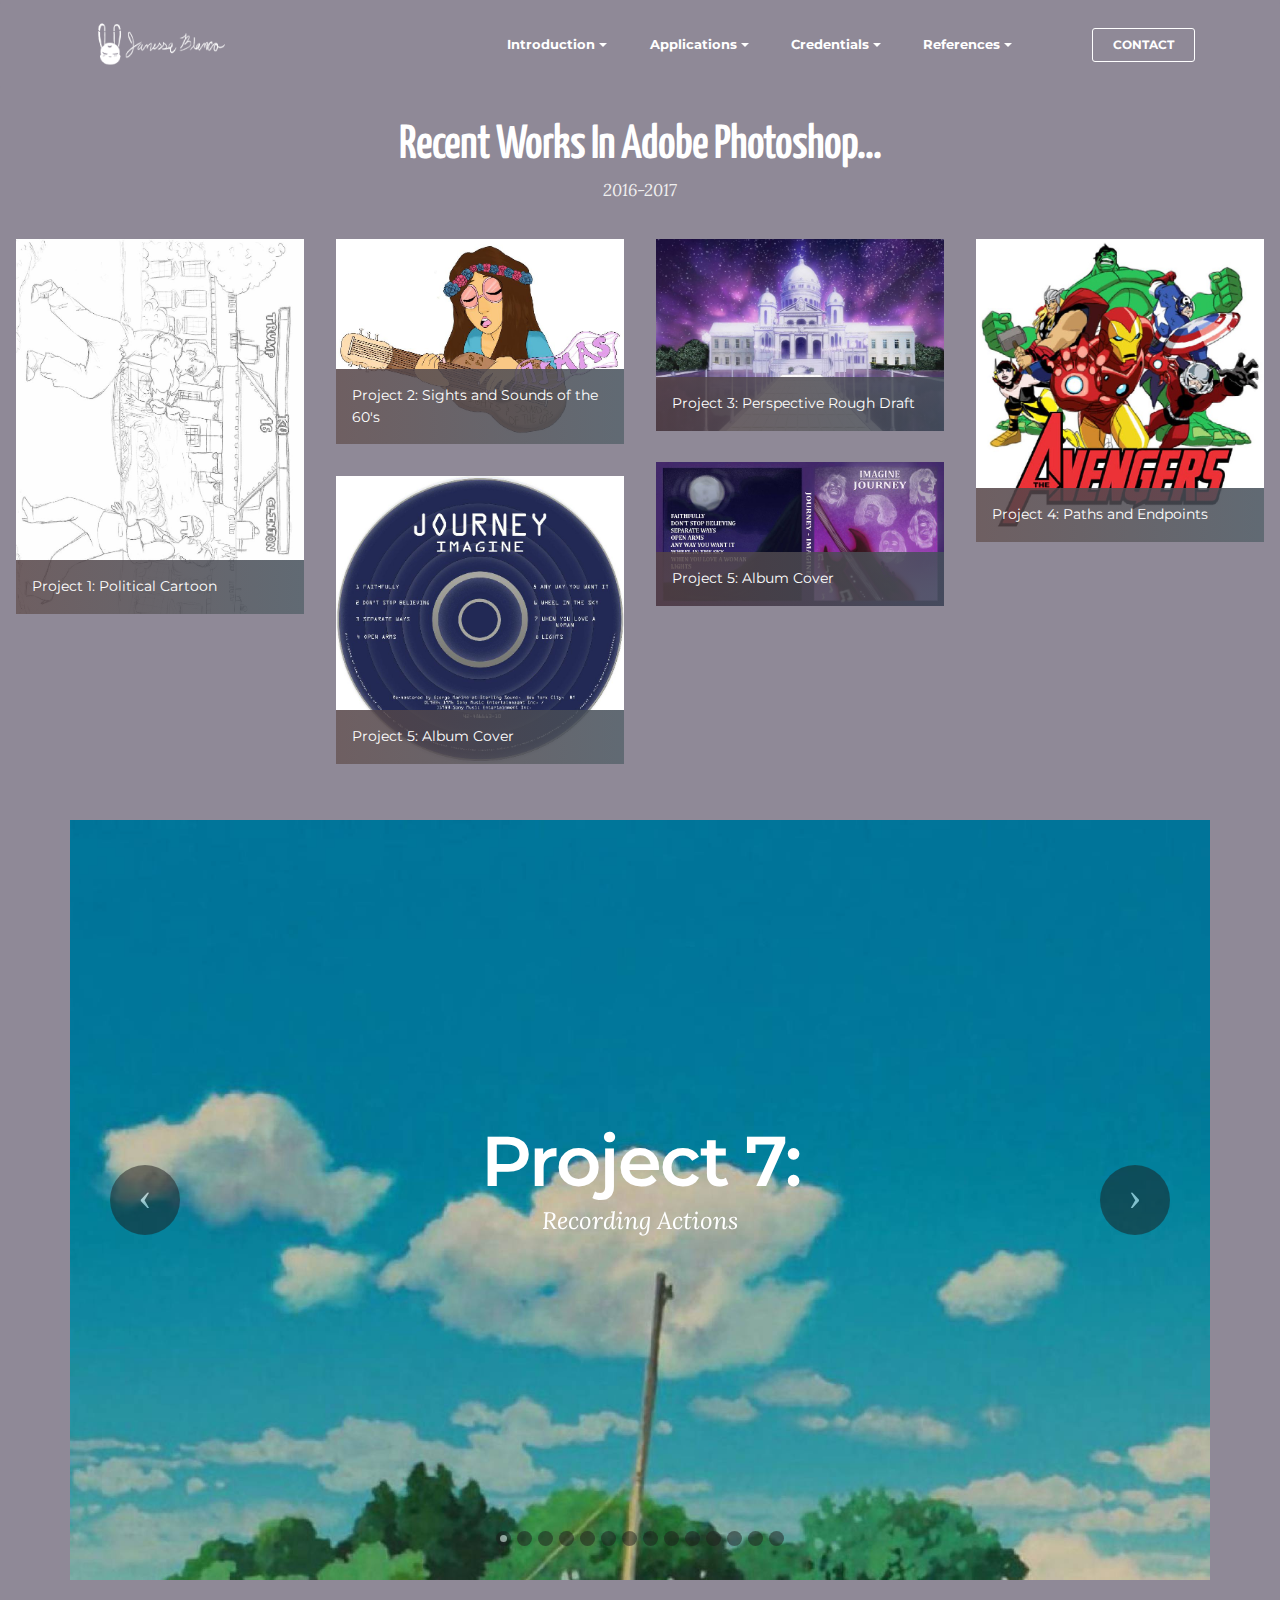
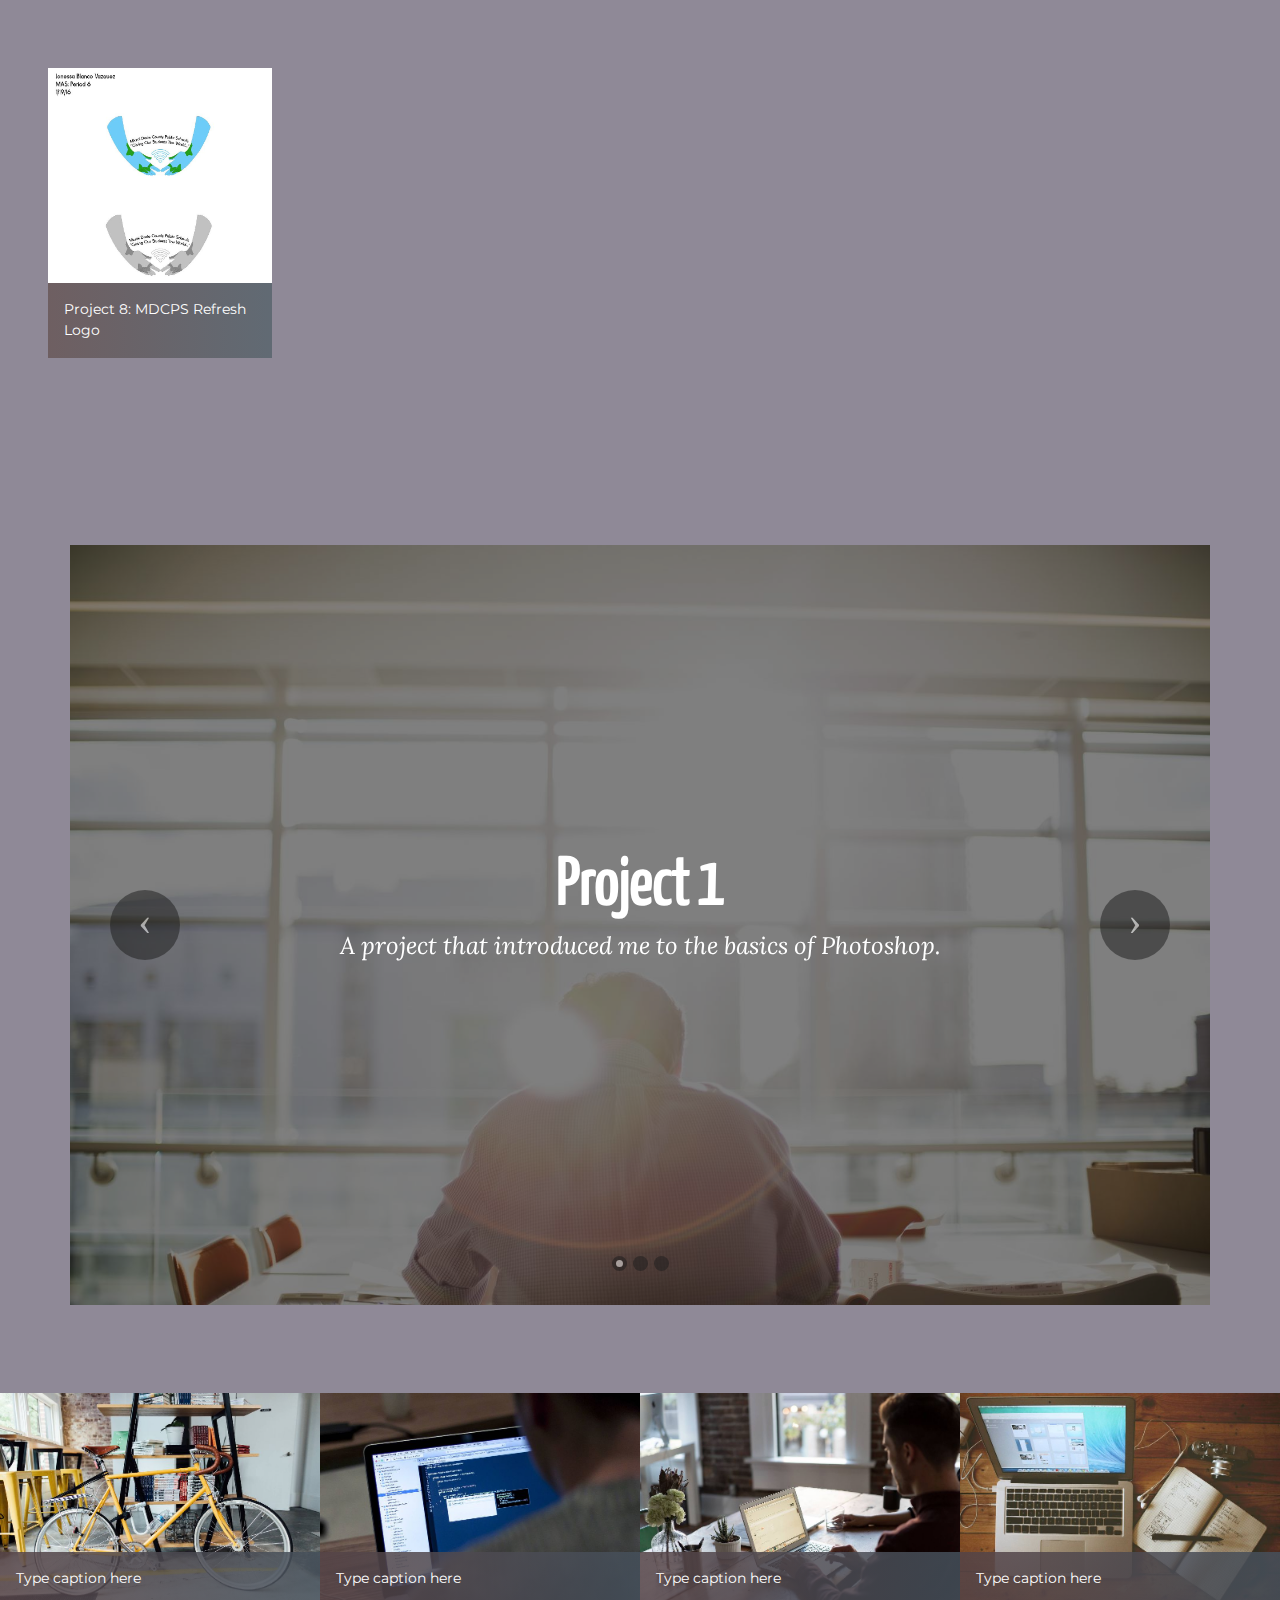
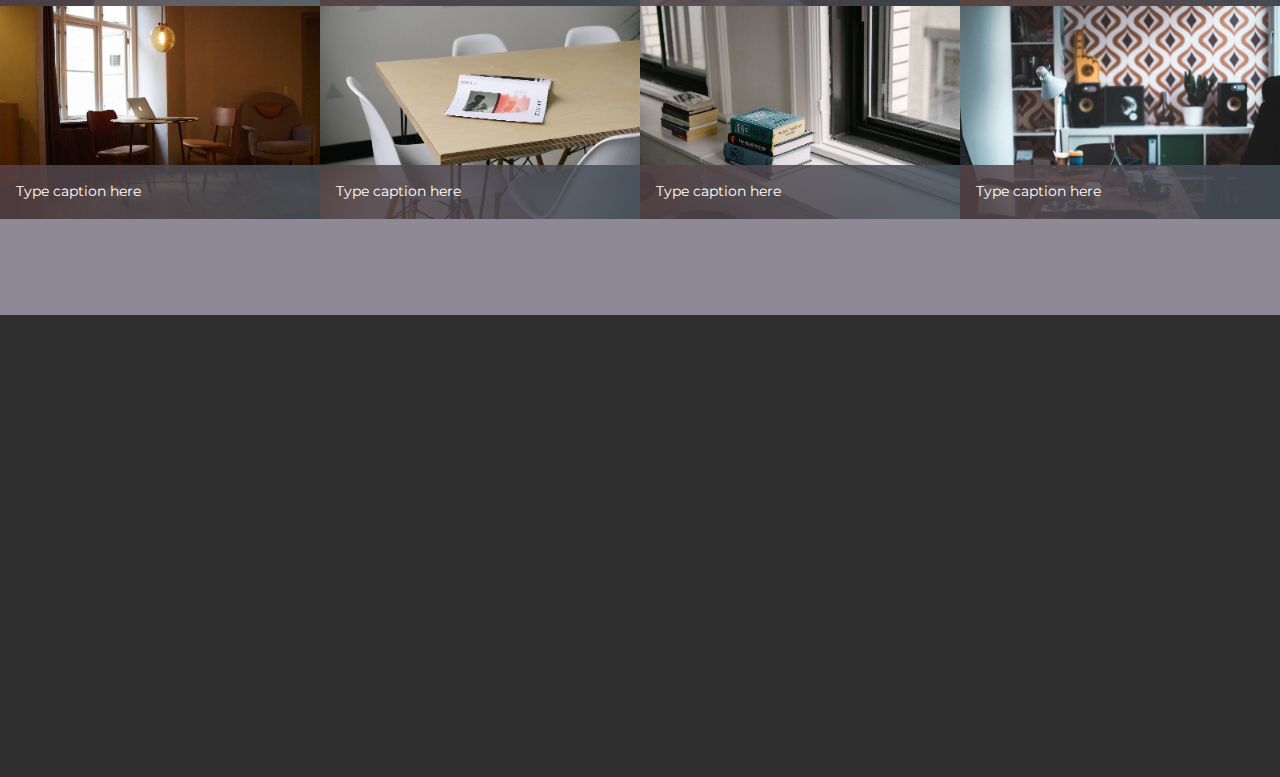
==== adobephotoshop.html @ 9e468c38 "create github pages" ====
<!DOCTYPE html>
<html>
<head>
  <!-- Site made with Mobirise Website Builder v3.12.1, https://mobirise.com -->
  <meta charset="UTF-8">
  <meta http-equiv="X-UA-Compatible" content="IE=edge">
  <meta name="generator" content="Mobirise v3.12.1, mobirise.com">
  <meta name="viewport" content="width=device-width, initial-scale=1">
  <link rel="shortcut icon" href="assets/images/website-logo-384x128.png" type="image/x-icon">
  <meta name="description" content="Web Site Creator Description
">
  <title>Web Site Creator Title</title>
  <link rel="stylesheet" href="https://fonts.googleapis.com/css?family=Lora:400,700,400italic,700italic&amp;subset=latin">
  <link rel="stylesheet" href="https://fonts.googleapis.com/css?family=Montserrat:400,700">
  <link rel="stylesheet" href="https://fonts.googleapis.com/css?family=Raleway:100,100i,200,200i,300,300i,400,400i,500,500i,600,600i,700,700i,800,800i,900,900i">
  <link rel="stylesheet" href="assets/bootstrap-material-design-font/css/material.css">
  <link rel="stylesheet" href="assets/et-line-font-plugin/style.css">
  <link rel="stylesheet" href="assets/tether/tether.min.css">
  <link rel="stylesheet" href="assets/bootstrap/css/bootstrap.min.css">
  <link rel="stylesheet" href="assets/dropdown/css/style.css">
  <link rel="stylesheet" href="assets/animate.css/animate.min.css">
  <link rel="stylesheet" href="assets/theme/css/style.css">
  <link rel="stylesheet" href="assets/mobirise-gallery/style.css">
  <link rel="stylesheet" href="assets/mobirise/css/mbr-additional.css" type="text/css">
  
  
  
</head>
<body>
<section id="ext_menu-a">

    <nav class="navbar navbar-dropdown">
        <div class="container">

            <div class="mbr-table">
                <div class="mbr-table-cell">

                    <div class="navbar-brand">
                        <a href="https://mobirise.com" class="navbar-logo"><img src="assets/images/website-logo-384x128.png" alt="Mobirise"></a>
                        <a class="navbar-caption text-white" href="https://mobirise.com"></a>
                    </div>

                </div>
                <div class="mbr-table-cell">

                    <button class="navbar-toggler pull-xs-right hidden-md-up" type="button" data-toggle="collapse" data-target="#exCollapsingNavbar">
                        <div class="hamburger-icon"></div>
                    </button>

                    <ul class="nav-dropdown collapse pull-xs-right nav navbar-nav navbar-toggleable-sm" id="exCollapsingNavbar"><li class="nav-item dropdown"><a class="nav-link link dropdown-toggle" href="introduction.html" data-toggle="dropdown-submenu" aria-expanded="false">Introduction</a><div class="dropdown-menu"><a class="dropdown-item" href="introduction.html">Biography<br></a></div></li><li class="nav-item dropdown"><a class="nav-link link dropdown-toggle" href="https://mobirise.com/" data-toggle="dropdown-submenu" aria-expanded="false">Applications</a><div class="dropdown-menu"><a class="dropdown-item" href="#"></a><a class="dropdown-item" href="Adobe Photoshop" target="_blank">Adobe Photoshop</a><a class="dropdown-item" href="#">Adobe Illustrator</a><a class="dropdown-item" href="#">Adobe Premiere</a><a class="dropdown-item" href="#">Adobe Audition</a><div class="dropdown"><a class="dropdown-item dropdown-toggle" href="#" data-toggle="dropdown-submenu">Microsoft Word</a><div class="dropdown-menu dropdown-submenu"><a class="dropdown-item" href="#">DiscussIT 6</a></div></div><a class="dropdown-item" href="#">Microsoft PowerPoint</a><a class="dropdown-item" href="#">123D</a></div></li><li class="nav-item dropdown"><a class="nav-link link dropdown-toggle" href="https://mobirise.com/" data-toggle="dropdown-submenu" aria-expanded="false">Credentials</a><div class="dropdown-menu"><a class="dropdown-item" href="#">Industry Certified PS</a><a class="dropdown-item" href="#">Industry Certified AI</a><a class="dropdown-item" href="#">Industry Certified AP</a><a class="dropdown-item" href="#">Industry Certified AA</a><a class="dropdown-item" href="#">Industry Certified DW</a><a class="dropdown-item" href="#">&nbsp;Transcript</a></div></li><li class="nav-item dropdown"><a class="nav-link link dropdown-toggle" href="https://mobirise.com/" aria-expanded="false" data-toggle="dropdown-submenu">References</a><div class="dropdown-menu"><a class="dropdown-item" href="#">Mr. Pate</a><a class="dropdown-item" href="#">AP Teacher</a><a class="dropdown-item" href="#">Community Member</a><a class="dropdown-item" href="#">Family Member</a></div></li><li class="nav-item"><a class="nav-link link" href="https://mobirise.com/"></a></li><li class="nav-item nav-btn"><a class="nav-link btn btn-white btn-white-outline" href="Contact">CONTACT<br></a></li></ul>
                    <button hidden="" class="navbar-toggler navbar-close" type="button" data-toggle="collapse" data-target="#exCollapsingNavbar">
                        <div class="close-icon"></div>
                    </button>

                </div>
            </div>

        </div>
    </nav>

</section>

<section class="engine"><a rel="external" href="https://mobirise.com">mobirise.com</a></section><section class="mbr-section mbr-section__container article mbr-after-navbar" id="header3-h" style="background-color: rgb(143, 137, 151); padding-top: 120px; padding-bottom: 20px;">
    <div class="container">
        <div class="row">
            <div class="col-xs-12">
                <h3 class="mbr-section-title display-2">Recent Works In Adobe Photoshop...</h3>
                <small class="mbr-section-subtitle">2016-2017</small>
            </div>
        </div>
    </div>
</section>

<section class="mbr-gallery mbr-section mbr-section-nopadding mbr-slider-carousel" id="gallery1-i" data-filter="false" style="background-color: rgb(143, 137, 151); padding-top: 0rem; padding-bottom: 0rem;">
    <!-- Filter -->
    

    <!-- Gallery -->
    <div class="mbr-gallery-row">
        <div class=" mbr-gallery-layout-default">
            <div>
                <div>
                    <div class="mbr-gallery-item mbr-gallery-item__mobirise3 mbr-gallery-item--p1" data-tags="Awesome" data-video-url="false">
                        <div href="#lb-gallery1-i" data-slide-to="0" data-toggle="modal">
                            
                            

                            <img alt="" src="assets/images/2016-08-31-12-14-2000x2603-800x1041.jpg">
                            
                            <span class="icon-focus"></span>
                            <span class="mbr-gallery-title">Project 1: Political Cartoon</span>
                        </div>
                    </div><div class="mbr-gallery-item mbr-gallery-item__mobirise3 mbr-gallery-item--p1" data-tags="Responsive" data-video-url="false">
                        <div href="#lb-gallery1-i" data-slide-to="1" data-toggle="modal">
                            
                            

                            <img alt="" src="assets/images/final-build-2000x1428-800x571.jpg">
                            
                            <span class="icon-focus"></span>
                            <span class="mbr-gallery-title">Project 2: Sights and Sounds of the 60's</span>
                        </div>
                    </div><div class="mbr-gallery-item mbr-gallery-item__mobirise3 mbr-gallery-item--p1" data-tags="Creative" data-video-url="false">
                        <div href="#lb-gallery1-i" data-slide-to="2" data-toggle="modal">
                            
                            

                            <img alt="" src="assets/images/janessa-blanco-perspective-rough-draft-2000x1333-800x533.jpg">
                            
                            <span class="icon-focus"></span>
                            <span class="mbr-gallery-title">Project 3: Perspective Rough Draft</span>
                        </div>
                    </div><div class="mbr-gallery-item mbr-gallery-item__mobirise3 mbr-gallery-item--p1" data-tags="Creative" data-video-url="false">
                        <div href="#lb-gallery1-i" data-slide-to="3" data-toggle="modal">
                            
                            

                            <img alt="" src="assets/images/janessa-blanco-composite-2000x2103-800x841.jpg">
                            
                            <span class="icon-focus"></span>
                            <span class="mbr-gallery-title">Project 4: Paths and Endpoints</span>
                        </div>
                    </div><div class="mbr-gallery-item mbr-gallery-item__mobirise3 mbr-gallery-item--p1" data-tags="Creative" data-video-url="false">
                        <div href="#lb-gallery1-i" data-slide-to="4" data-toggle="modal">
                            
                            

                            <img alt="" src="assets/images/album-cover-2-2000x1000-800x400.jpg">
                            
                            <span class="icon-focus"></span>
                            <span class="mbr-gallery-title">Project 5: Album Cover</span>
                        </div>
                    </div><div class="mbr-gallery-item mbr-gallery-item__mobirise3 mbr-gallery-item--p1" data-tags="Creative" data-video-url="false">
                        <div href="#lb-gallery1-i" data-slide-to="5" data-toggle="modal">
                            
                            

                            <img alt="" src="assets/images/janessa-blanco-dvd-label-2000x2000-800x800.jpg">
                            
                            <span class="icon-focus"></span>
                            <span class="mbr-gallery-title">Project 5: Album Cover</span>
                        </div>
                    </div>
                </div>
            </div>
            <div class="clearfix"></div>
        </div>
    </div>

    <!-- Lightbox -->
    <div data-app-prevent-settings="" class="mbr-slider modal fade carousel slide" tabindex="-1" data-keyboard="true" data-interval="false" id="lb-gallery1-i">
        <div class="modal-dialog">
            <div class="modal-content">
                <div class="modal-body">
                    <ol class="carousel-indicators">
                        <li data-app-prevent-settings="" data-target="#lb-gallery1-i" data-slide-to="0"></li><li data-app-prevent-settings="" data-target="#lb-gallery1-i" data-slide-to="1"></li><li data-app-prevent-settings="" data-target="#lb-gallery1-i" data-slide-to="2"></li><li data-app-prevent-settings="" data-target="#lb-gallery1-i" data-slide-to="3"></li><li data-app-prevent-settings="" data-target="#lb-gallery1-i" data-slide-to="4"></li><li data-app-prevent-settings="" data-target="#lb-gallery1-i" class=" active" data-slide-to="5"></li>
                    </ol>
                    <div class="carousel-inner">
                        <div class="carousel-item">
                            <img alt="" src="assets/images/2016-08-31-12-14-2000x2603.jpg">
                        </div><div class="carousel-item">
                            <img alt="" src="assets/images/final-build-2000x1428.jpg">
                        </div><div class="carousel-item">
                            <img alt="" src="assets/images/janessa-blanco-perspective-rough-draft-2000x1333.jpg">
                        </div><div class="carousel-item">
                            <img alt="" src="assets/images/janessa-blanco-composite-2000x2103.jpg">
                        </div><div class="carousel-item">
                            <img alt="" src="assets/images/album-cover-2-2000x1000.jpg">
                        </div><div class="carousel-item active">
                            <img alt="" src="assets/images/janessa-blanco-dvd-label-2000x2000.jpg">
                        </div>
                    </div>
                    <a class="left carousel-control" role="button" data-slide="prev" href="#lb-gallery1-i">
                        <span class="icon-prev" aria-hidden="true"></span>
                        <span class="sr-only">Previous</span>
                    </a>
                    <a class="right carousel-control" role="button" data-slide="next" href="#lb-gallery1-i">
                        <span class="icon-next" aria-hidden="true"></span>
                        <span class="sr-only">Next</span>
                    </a>

                    <a class="close" href="#" role="button" data-dismiss="modal">
                        <span aria-hidden="true">×</span>
                        <span class="sr-only">Close</span>
                    </a>
                </div>
            </div>
        </div>
    </div>
</section>

<section class="mbr-slider mbr-section mbr-section__container carousel slide mbr-section-nopadding" data-ride="carousel" data-keyboard="false" data-wrap="true" data-pause="false" data-interval="false" id="slider3-u" style="background-color: rgb(143, 137, 151);">
    <div class=" container boxed-slider" style="padding-top: 40px; padding-bottom: 40px;">
        <div>
            <div>
                <ol class="carousel-indicators">
                    <li data-app-prevent-settings="" data-target="#slider3-u" class="active" data-slide-to="0"></li><li data-app-prevent-settings="" data-target="#slider3-u" data-slide-to="1"></li><li data-app-prevent-settings="" data-target="#slider3-u" data-slide-to="2"></li><li data-app-prevent-settings="" data-target="#slider3-u" data-slide-to="3"></li><li data-app-prevent-settings="" data-target="#slider3-u" data-slide-to="4"></li><li data-app-prevent-settings="" data-target="#slider3-u" data-slide-to="5"></li><li data-app-prevent-settings="" data-target="#slider3-u" data-slide-to="6"></li><li data-app-prevent-settings="" data-target="#slider3-u" data-slide-to="7"></li><li data-app-prevent-settings="" data-target="#slider3-u" data-slide-to="8"></li><li data-app-prevent-settings="" data-target="#slider3-u" data-slide-to="9"></li><li data-app-prevent-settings="" data-target="#slider3-u" data-slide-to="10"></li><li data-app-prevent-settings="" data-target="#slider3-u" data-slide-to="11"></li><li data-app-prevent-settings="" data-target="#slider3-u" data-slide-to="12"></li><li data-app-prevent-settings="" data-target="#slider3-u" data-slide-to="13"></li>
                </ol>
                <div class="carousel-inner" role="listbox">
                    <div class="mbr-section mbr-section-hero carousel-item dark center active" data-bg-video-slide="false">
                        <div class="mbr-table-cell">
                            <div class="mbr-overlay" style="opacity: 0;"></div>
                            <div class="container-slide">
                                <img src="assets/images/crop-1-2000x1333.jpg">
                                <div class="row">
                                    <div class="col-md-8 col-md-offset-2 text-xs-center">
                                        <h2 class="mbr-section-title display-1">Project 7:</h2>
                                        <p class="mbr-section-lead lead">Recording Actions</p>

                                        
                                    </div>
                                </div>
                            </div>
                        </div>
                    </div><div class="mbr-section mbr-section-hero carousel-item dark center" data-bg-video-slide="false">
                        <div class="mbr-table-cell">
                            
                            <div class="container-slide">
                                <img src="assets/images/crop-2-2000x1333.jpg">
                                <div class="row">
                                    <div class="col-md-8 col-md-offset-1">
                                        
                                        

                                        
                                    </div>
                                </div>
                            </div>
                        </div>
                    </div><div class="mbr-section mbr-section-hero carousel-item dark center" data-bg-video-slide="false">
                        <div class="mbr-table-cell">
                            
                            <div class="container-slide">
                                <img src="assets/images/crop-3-2000x1333.jpg">
                                <div class="row">
                                    <div class="col-md-8 col-md-offset-3 text-xs-right">
                                        
                                        

                                        
                                    </div>
                                </div>
                            </div>
                        </div>
                    </div><div class="mbr-section mbr-section-hero carousel-item dark center" data-bg-video-slide="false">
                        <div class="mbr-table-cell">
                            
                            <div class="container-slide">
                                <img src="assets/images/crop-4-2000x1333.jpg">
                                <div class="row">
                                    <div class="col-md-8 col-md-offset-3 text-xs-right">
                                        
                                        

                                        
                                    </div>
                                </div>
                            </div>
                        </div>
                    </div><div class="mbr-section mbr-section-hero carousel-item dark center" data-bg-video-slide="false">
                        <div class="mbr-table-cell">
                            
                            <div class="container-slide">
                                <img src="assets/images/crop-5-2000x1333.jpg">
                                <div class="row">
                                    <div class="col-md-8 col-md-offset-3 text-xs-right">
                                        
                                        

                                        
                                    </div>
                                </div>
                            </div>
                        </div>
                    </div><div class="mbr-section mbr-section-hero carousel-item dark center" data-bg-video-slide="false">
                        <div class="mbr-table-cell">
                            
                            <div class="container-slide">
                                <img src="assets/images/crop-1-2000x1066.jpg">
                                <div class="row">
                                    <div class="col-md-8 col-md-offset-3 text-xs-right">
                                        
                                        

                                        
                                    </div>
                                </div>
                            </div>
                        </div>
                    </div><div class="mbr-section mbr-section-hero carousel-item dark center" data-bg-video-slide="false">
                        <div class="mbr-table-cell">
                            
                            <div class="container-slide">
                                <img src="assets/images/arietty-2000x1116.jpg">
                                <div class="row">
                                    <div class="col-md-8 col-md-offset-3 text-xs-right">
                                        
                                        

                                        
                                    </div>
                                </div>
                            </div>
                        </div>
                    </div><div class="mbr-section mbr-section-hero carousel-item dark center" data-bg-video-slide="false">
                        <div class="mbr-table-cell">
                            
                            <div class="container-slide">
                                <img src="assets/images/sailor-moon-2000x1125.jpg">
                                <div class="row">
                                    <div class="col-md-8 col-md-offset-3 text-xs-right">
                                        
                                        

                                        
                                    </div>
                                </div>
                            </div>
                        </div>
                    </div><div class="mbr-section mbr-section-hero carousel-item dark center" data-bg-video-slide="false">
                        <div class="mbr-table-cell">
                            
                            <div class="container-slide">
                                <img src="assets/images/totoro-2000x1333.jpg">
                                <div class="row">
                                    <div class="col-md-8 col-md-offset-3 text-xs-right">
                                        
                                        

                                        
                                    </div>
                                </div>
                            </div>
                        </div>
                    </div><div class="mbr-section mbr-section-hero carousel-item dark center" data-bg-video-slide="false">
                        <div class="mbr-table-cell">
                            
                            <div class="container-slide">
                                <img src="assets/images/crop-5-2000x1241.jpg">
                                <div class="row">
                                    <div class="col-md-8 col-md-offset-3 text-xs-right">
                                        
                                        

                                        
                                    </div>
                                </div>
                            </div>
                        </div>
                    </div><div class="mbr-section mbr-section-hero carousel-item dark center" data-bg-video-slide="false">
                        <div class="mbr-table-cell">
                            
                            <div class="container-slide">
                                <img src="assets/images/crop-1-2000x1066.jpg">
                                <div class="row">
                                    <div class="col-md-8 col-md-offset-3 text-xs-right">
                                        
                                        

                                        
                                    </div>
                                </div>
                            </div>
                        </div>
                    </div><div class="mbr-section mbr-section-hero carousel-item dark center" data-bg-video-slide="false">
                        <div class="mbr-table-cell">
                            
                            <div class="container-slide">
                                <img src="assets/images/arietty-1-2000x1116.jpg">
                                <div class="row">
                                    <div class="col-md-8 col-md-offset-3 text-xs-right">
                                        
                                        

                                        
                                    </div>
                                </div>
                            </div>
                        </div>
                    </div><div class="mbr-section mbr-section-hero carousel-item dark center" data-bg-video-slide="false">
                        <div class="mbr-table-cell">
                            
                            <div class="container-slide">
                                <img src="assets/images/sailor-moon-2000x1125.jpg">
                                <div class="row">
                                    <div class="col-md-8 col-md-offset-3 text-xs-right">
                                        
                                        

                                        
                                    </div>
                                </div>
                            </div>
                        </div>
                    </div><div class="mbr-section mbr-section-hero carousel-item dark center" data-bg-video-slide="false">
                        <div class="mbr-table-cell">
                            <div class="mbr-overlay" style="opacity: 0;"></div>
                            <div class="container-slide">
                                <img src="assets/images/crop-5-2000x1241.jpg">
                                <div class="row">
                                    <div class="col-md-8 col-md-offset-3 text-xs-right">
                                        
                                        

                                        
                                    </div>
                                </div>
                            </div>
                        </div>
                    </div>
                </div>

                <a data-app-prevent-settings="" class="left carousel-control" role="button" data-slide="prev" href="#slider3-u">
                    <span class="icon-prev" aria-hidden="true"></span>
                    <span class="sr-only">Previous</span>
                </a>
                <a data-app-prevent-settings="" class="right carousel-control" role="button" data-slide="next" href="#slider3-u">
                    <span class="icon-next" aria-hidden="true"></span>
                    <span class="sr-only">Next</span>
                </a>
            </div>
        </div>
    </div>
</section>

<section class="mbr-gallery mbr-section mbr-section-nopadding mbr-slider-carousel" id="gallery1-j" data-filter="false" style="background-color: rgb(143, 137, 151); padding-top: 0rem; padding-bottom: 0rem;">
    <!-- Filter -->
    

    <!-- Gallery -->
    <div class="mbr-gallery-row">
        <div class=" mbr-gallery-layout-default">
            <div>
                <div>
                    <div class="mbr-gallery-item mbr-gallery-item__mobirise3 mbr-gallery-item--p3" data-tags="Awesome" data-video-url="false">
                        <div href="#lb-gallery1-j" data-slide-to="0" data-toggle="modal">
                            
                            

                            <img alt="" src="assets/images/janessa-blanco-final-logo-design-2000x2588-800x1035.jpg">
                            
                            <span class="icon-focus"></span>
                            <span class="mbr-gallery-title">Project 8: MDCPS Refresh Logo</span>
                        </div>
                    </div>
                </div>
            </div>
            <div class="clearfix"></div>
        </div>
    </div>

    <!-- Lightbox -->
    <div data-app-prevent-settings="" class="mbr-slider modal fade carousel slide" tabindex="-1" data-keyboard="true" data-interval="false" id="lb-gallery1-j">
        <div class="modal-dialog">
            <div class="modal-content">
                <div class="modal-body">
                    <ol class="carousel-indicators">
                        <li data-app-prevent-settings="" data-target="#lb-gallery1-j" class=" active" data-slide-to="0"></li>
                    </ol>
                    <div class="carousel-inner">
                        <div class="carousel-item active">
                            <img alt="" src="assets/images/janessa-blanco-final-logo-design-2000x2588.jpg">
                        </div>
                    </div>
                    <a class="left carousel-control" role="button" data-slide="prev" href="#lb-gallery1-j">
                        <span class="icon-prev" aria-hidden="true"></span>
                        <span class="sr-only">Previous</span>
                    </a>
                    <a class="right carousel-control" role="button" data-slide="next" href="#lb-gallery1-j">
                        <span class="icon-next" aria-hidden="true"></span>
                        <span class="sr-only">Next</span>
                    </a>

                    <a class="close" href="#" role="button" data-dismiss="modal">
                        <span aria-hidden="true">×</span>
                        <span class="sr-only">Close</span>
                    </a>
                </div>
            </div>
        </div>
    </div>
</section>

<section class="mbr-section mbr-section__container article" id="header3-k" style="background-color: rgb(143, 137, 151); padding-top: 20px; padding-bottom: 20px;">
    <div class="container">
        <div class="row">
            <div class="col-xs-12">
                <h3 class="mbr-section-title display-2">Earlier Makings in Adobe Photoshop</h3>
                <small class="mbr-section-subtitle"><p>2015 - Early 2016</p></small>
            </div>
        </div>
    </div>
</section>

<section class="mbr-slider mbr-section mbr-section__container carousel slide mbr-section-nopadding" data-ride="carousel" data-keyboard="false" data-wrap="true" data-pause="false" data-interval="5000" id="slider3-m" style="background-color: rgb(143, 137, 151);">
    <div class=" container boxed-slider" style="padding-top: 0px; padding-bottom: 40px;">
        <div>
            <div>
                <ol class="carousel-indicators">
                    <li data-app-prevent-settings="" data-target="#slider3-m" class="active" data-slide-to="0"></li><li data-app-prevent-settings="" data-target="#slider3-m" data-slide-to="1"></li><li data-app-prevent-settings="" data-target="#slider3-m" data-slide-to="2"></li>
                </ol>
                <div class="carousel-inner" role="listbox">
                    <div class="mbr-section mbr-section-hero carousel-item dark center active" data-bg-video-slide="false">
                        <div class="mbr-table-cell">
                            <div class="mbr-overlay"></div>
                            <div class="container-slide">
                                <img src="assets/images/man-back.jpg">
                                <div class="row">
                                    <div class="col-md-8 col-md-offset-2 text-xs-center">
                                        <h2 class="mbr-section-title display-1">Project 1<br></h2>
                                        <p class="mbr-section-lead lead">A project that introduced me to the basics of Photoshop.</p>

                                        
                                    </div>
                                </div>
                            </div>
                        </div>
                    </div><div class="mbr-section mbr-section-hero carousel-item dark center" data-bg-video-slide="https://www.youtube.com/watch?v=uNCr7NdOJgw">
                        <div class="mbr-table-cell">
                            <div class="mbr-overlay"></div>
                            <div class="container-slide">
                                <img src="assets/images/bridge.jpg">
                                <div class="row">
                                    <div class="col-md-8 col-md-offset-1">
                                        <h2 class="mbr-section-title display-1"></h2>
                                        

                                        
                                    </div>
                                </div>
                            </div>
                        </div>
                    </div><div class="mbr-section mbr-section-hero carousel-item dark center" data-bg-video-slide="false">
                        <div class="mbr-table-cell">
                            <div class="mbr-overlay"></div>
                            <div class="container-slide">
                                <img src="assets/images/sparklers.jpg">
                                <div class="row">
                                    <div class="col-md-8 col-md-offset-3 text-xs-right">
                                        
                                        

                                        
                                    </div>
                                </div>
                            </div>
                        </div>
                    </div>
                </div>

                <a data-app-prevent-settings="" class="left carousel-control" role="button" data-slide="prev" href="#slider3-m">
                    <span class="icon-prev" aria-hidden="true"></span>
                    <span class="sr-only">Previous</span>
                </a>
                <a data-app-prevent-settings="" class="right carousel-control" role="button" data-slide="next" href="#slider3-m">
                    <span class="icon-next" aria-hidden="true"></span>
                    <span class="sr-only">Next</span>
                </a>
            </div>
        </div>
    </div>
</section>

<section class="mbr-gallery mbr-section mbr-section-nopadding mbr-slider-carousel" id="gallery2-n" data-filter="false" style="background-color: rgb(143, 137, 151); padding-top: 3rem; padding-bottom: 6rem;">
    <!-- Filter -->
    

    <!-- Gallery -->
    <div class="mbr-gallery-row">
        <div class=" mbr-gallery-layout-default">
            <div>
                <div>
                    <div class="mbr-gallery-item mbr-gallery-item__mobirise3 mbr-gallery-item--p0" data-tags="Awesome" data-video-url="false">
                        <div href="#lb-gallery2-n" data-slide-to="0" data-toggle="modal">
                            
                            

                            <img alt="" src="assets/images/bike-small.jpg">
                            
                            <span class="icon-focus"></span>
                            <span class="mbr-gallery-title">Type caption here</span>
                        </div>
                    </div><div class="mbr-gallery-item mbr-gallery-item__mobirise3 mbr-gallery-item--p0" data-tags="Responsive" data-video-url="false">
                        <div href="#lb-gallery2-n" data-slide-to="1" data-toggle="modal">
                            
                            

                            <img alt="" src="assets/images/code-man-small.jpg">
                            
                            <span class="icon-focus"></span>
                            <span class="mbr-gallery-title">Type caption here</span>
                        </div>
                    </div><div class="mbr-gallery-item mbr-gallery-item__mobirise3 mbr-gallery-item--p0" data-tags="Creative" data-video-url="false">
                        <div href="#lb-gallery2-n" data-slide-to="2" data-toggle="modal">
                            
                            

                            <img alt="" src="assets/images/coworkers-small.jpg">
                            
                            <span class="icon-focus"></span>
                            <span class="mbr-gallery-title">Type caption here</span>
                        </div>
                    </div><div class="mbr-gallery-item mbr-gallery-item__mobirise3 mbr-gallery-item--p0" data-tags="Animated" data-video-url="false">
                        <div href="#lb-gallery2-n" data-slide-to="3" data-toggle="modal">
                            
                            

                            <img alt="" src="assets/images/desktop-small.jpg">
                            
                            <span class="icon-focus"></span>
                            <span class="mbr-gallery-title">Type caption here</span>
                        </div>
                    </div><div class="mbr-gallery-item mbr-gallery-item__mobirise3 mbr-gallery-item--p0" data-tags="Awesome" data-video-url="false">
                        <div href="#lb-gallery2-n" data-slide-to="4" data-toggle="modal">
                            
                            

                            <img alt="" src="assets/images/room-laptop-small.jpg">
                            
                            <span class="icon-focus"></span>
                            <span class="mbr-gallery-title">Type caption here</span>
                        </div>
                    </div><div class="mbr-gallery-item mbr-gallery-item__mobirise3 mbr-gallery-item--p0" data-tags="Beautiful" data-video-url="false">
                        <div href="#lb-gallery2-n" data-slide-to="5" data-toggle="modal">
                            
                            

                            <img alt="" src="assets/images/table-small.jpg">
                            
                            <span class="icon-focus"></span>
                            <span class="mbr-gallery-title">Type caption here</span>
                        </div>
                    </div><div class="mbr-gallery-item mbr-gallery-item__mobirise3 mbr-gallery-item--p0" data-tags="Responsive" data-video-url="false">
                        <div href="#lb-gallery2-n" data-slide-to="6" data-toggle="modal">
                            
                            

                            <img alt="" src="assets/images/windows-books-small.jpg">
                            
                            <span class="icon-focus"></span>
                            <span class="mbr-gallery-title">Type caption here</span>
                        </div>
                    </div><div class="mbr-gallery-item mbr-gallery-item__mobirise3 mbr-gallery-item--p0" data-tags="Animated" data-video-url="false">
                        <div href="#lb-gallery2-n" data-slide-to="7" data-toggle="modal">
                            
                            

                            <img alt="" src="assets/images/working-area-small.jpg">
                            
                            <span class="icon-focus"></span>
                            <span class="mbr-gallery-title">Type caption here</span>
                        </div>
                    </div>
                </div>
            </div>
            <div class="clearfix"></div>
        </div>
    </div>

    <!-- Lightbox -->
    <div data-app-prevent-settings="" class="mbr-slider modal fade carousel slide" tabindex="-1" data-keyboard="true" data-interval="false" id="lb-gallery2-n">
        <div class="modal-dialog">
            <div class="modal-content">
                <div class="modal-body">
                    <ol class="carousel-indicators">
                        <li data-app-prevent-settings="" data-target="#lb-gallery2-n" class=" active" data-slide-to="0"></li><li data-app-prevent-settings="" data-target="#lb-gallery2-n" data-slide-to="1"></li><li data-app-prevent-settings="" data-target="#lb-gallery2-n" data-slide-to="2"></li><li data-app-prevent-settings="" data-target="#lb-gallery2-n" data-slide-to="3"></li><li data-app-prevent-settings="" data-target="#lb-gallery2-n" data-slide-to="4"></li><li data-app-prevent-settings="" data-target="#lb-gallery2-n" data-slide-to="5"></li><li data-app-prevent-settings="" data-target="#lb-gallery2-n" data-slide-to="6"></li><li data-app-prevent-settings="" data-target="#lb-gallery2-n" data-slide-to="7"></li>
                    </ol>
                    <div class="carousel-inner">
                        <div class="carousel-item active">
                            <img alt="" src="assets/images/bike.jpg">
                        </div><div class="carousel-item">
                            <img alt="" src="assets/images/code-man.jpg">
                        </div><div class="carousel-item">
                            <img alt="" src="assets/images/coworkers.jpg">
                        </div><div class="carousel-item">
                            <img alt="" src="assets/images/desktop.jpg">
                        </div><div class="carousel-item">
                            <img alt="" src="assets/images/room-laptop.jpg">
                        </div><div class="carousel-item">
                            <img alt="" src="assets/images/table.jpg">
                        </div><div class="carousel-item">
                            <img alt="" src="assets/images/windows-books.jpg">
                        </div><div class="carousel-item">
                            <img alt="" src="assets/images/working-area.jpg">
                        </div>
                    </div>
                    <a class="left carousel-control" role="button" data-slide="prev" href="#lb-gallery2-n">
                        <span class="icon-prev" aria-hidden="true"></span>
                        <span class="sr-only">Previous</span>
                    </a>
                    <a class="right carousel-control" role="button" data-slide="next" href="#lb-gallery2-n">
                        <span class="icon-next" aria-hidden="true"></span>
                        <span class="sr-only">Next</span>
                    </a>

                    <a class="close" href="#" role="button" data-dismiss="modal">
                        <span aria-hidden="true">×</span>
                        <span class="sr-only">Close</span>
                    </a>
                </div>
            </div>
        </div>
    </div>
</section>

<section class="mbr-footer footer4 mbr-section mbr-section-md-padding" id="contacts4-p" style="background-color: rgb(46, 46, 46); padding-top: 90px; padding-bottom: 90px;">
    
    <div class="container">
        <div class="mbr-contacts row">
            <div class="col-sm-8">
                <div class="row">
                    <div class="col-sm-6">
                        <p><strong>Address</strong><br>
1234 Street Name<br>
City, AA 99999<br><br><br>
<strong>Contacts</strong><br>
Email: support@mobirise.com<br>
Phone: +1 (0) 000 0000 001<br>
Fax: +1 (0) 000 0000 002</p>
                    </div>
                    <div class="col-sm-6"><p class="mbr-contacts__text"><strong>Links</strong></p><ul class="mbr-contacts__list"><li><a class="text-white" href="https://mobirise.com/">Website builder</a></li><li><a class="text-white" href="https://mobirise.com/mobirise-free-win.zip">Download for Windows</a></li><li><a class="text-white" href="https://mobirise.com/mobirise-free-mac.zip">Download for Mac</a></li></ul></div>
                </div>
            </div>
            <div class="col-sm-4" data-form-type="formoid">
                <div data-form-alert="true">
                    <div hidden="" data-form-alert-success="true">Thanks for filling out form!</div>
                </div>
                <form action="https://mobirise.com/" method="post" data-form-title="MESSAGE">
                    <input type="hidden" value="b0wgHHvidrTKlMxRkaCoECYL/YpyFvM8x3NvZ+hzVJE4tfPWrAwgW+ZHWvi6D2QR07wj1DA2A6P3ntQY0eC3op5QuRzSHZSOea42PjU0ssAlEUrOXKXpFuH/Kcb94AwO" data-form-email="true">
                    
                    <div class="form-group">
                        <label class="form-control-label" for="contacts4-p-email">Email<span class="form-asterisk">*</span></label>
                        <input type="email" class="form-control input-sm input-inverse" name="email" required="" data-form-field="Email" id="contacts4-p-email">
                    </div>
                    
                    <div class="form-group">
                        <label class="form-control-label" for="contacts4-p-message">Message</label>
                        <textarea class="form-control input-sm input-inverse" name="message" data-form-field="Message" rows="4" id="contacts4-p-message"></textarea>
                    </div>
                    <div class="mbr-buttons mbr-buttons--right btn-inverse"><button type="submit" class="btn btn-sm btn-black">Contact us</button></div>
                </form>
            </div>
        </div>
    </div>
</section>


  <script src="assets/web/assets/jquery/jquery.min.js"></script>
  <script src="assets/tether/tether.min.js"></script>
  <script src="assets/bootstrap/js/bootstrap.min.js"></script>
  <script src="assets/smooth-scroll/smooth-scroll.js"></script>
  <script src="assets/dropdown/js/script.min.js"></script>
  <script src="assets/touch-swipe/jquery.touch-swipe.min.js"></script>
  <script src="assets/viewport-checker/jquery.viewportchecker.js"></script>
  <script src="assets/masonry/masonry.pkgd.min.js"></script>
  <script src="assets/imagesloaded/imagesloaded.pkgd.min.js"></script>
  <script src="assets/bootstrap-carousel-swipe/bootstrap-carousel-swipe.js"></script>
  <script src="assets/jquery-mb-ytplayer/jquery.mb.ytplayer.min.js"></script>
  <script src="assets/theme/js/script.js"></script>
  <script src="assets/mobirise-gallery/player.min.js"></script>
  <script src="assets/mobirise-gallery/script.js"></script>
  <script src="assets/mobirise-slider-video/script.js"></script>
  <script src="assets/formoid/formoid.min.js"></script>
  
  
  <input name="animation" type="hidden">
  </body>
</html>
---- assets/bootstrap-material-design-font/css/material.css ----
@font-face {
  font-family: 'Material-Design-Icons';
  src: url('../fonts/Material-Design-Icons.eot?3ocs8m');
  src: url('../fonts/Material-Design-Icons.eot?#iefix3ocs8m') format('embedded-opentype'), url('../fonts/Material-Design-Icons.woff?3ocs8m') format('woff'), url('../fonts/Material-Design-Icons.ttf?3ocs8m') format('truetype'), url('../fonts/Material-Design-Icons.svg?3ocs8m#Material-Design-Icons') format('svg');
  font-weight: normal;
  font-style: normal;
}
[class^="mdi-"],
[class*="mdi-"] {
  speak: none;
  display: inline-block;
  font-style: normal;
  font-variant:normal;
  font-weight:normal;
  /*font-size:24px;*/
  line-height:1;
  font-family:'Material-Design-Icons' !important;
  text-rendering: auto;
  
  -webkit-font-smoothing: antialiased;
  -moz-osx-font-smoothing: grayscale;
  -webkit-transform: translate(0, 0);
      -ms-transform: translate(0, 0);
          transform: translate(0, 0);
}
[class^="mdi-"]:before,
[class*="mdi-"]:before {
  display: inline-block;
  speak: none;
  text-decoration: inherit;
}
[class^="mdi-"].pull-left,
[class*="mdi-"].pull-left {
  margin-right: .3em;
}
[class^="mdi-"].pull-right,
[class*="mdi-"].pull-right {
  margin-left: .3em;
}
[class^="mdi-"].mdi-lg:before,
[class*="mdi-"].mdi-lg:before,
[class^="mdi-"].mdi-lg:after,
[class*="mdi-"].mdi-lg:after {
  font-size: 1.33333333em;
  line-height: 0.75em;
  vertical-align: -15%;
}
[class^="mdi-"].mdi-2x:before,
[class*="mdi-"].mdi-2x:before,
[class^="mdi-"].mdi-2x:after,
[class*="mdi-"].mdi-2x:after {
  font-size: 2em;
}
[class^="mdi-"].mdi-3x:before,
[class*="mdi-"].mdi-3x:before,
[class^="mdi-"].mdi-3x:after,
[class*="mdi-"].mdi-3x:after {
  font-size: 3em;
}
[class^="mdi-"].mdi-4x:before,
[class*="mdi-"].mdi-4x:before,
[class^="mdi-"].mdi-4x:after,
[class*="mdi-"].mdi-4x:after {
  font-size: 4em;
}
[class^="mdi-"].mdi-5x:before,
[class*="mdi-"].mdi-5x:before,
[class^="mdi-"].mdi-5x:after,
[class*="mdi-"].mdi-5x:after {
  font-size: 5em;
}
[class^="mdi-device-signal-cellular-"]:after,
[class^="mdi-device-battery-"]:after,
[class^="mdi-device-battery-charging-"]:after,
[class^="mdi-device-signal-cellular-connected-no-internet-"]:after,
[class^="mdi-device-signal-wifi-"]:after,
[class^="mdi-device-signal-wifi-statusbar-not-connected"]:after,
.mdi-device-network-wifi:after {
  opacity: .3;
  position: absolute;
  left: 0;
  top: 0;
  z-index: 1;
  display: inline-block;
  speak: none;
  text-decoration: inherit;
}
[class^="mdi-device-signal-cellular-"]:after {
  content: "\e758";
}
[class^="mdi-device-battery-"]:after {
  content: "\e735";
}
[class^="mdi-device-battery-charging-"]:after {
  content: "\e733";
}
[class^="mdi-device-signal-cellular-connected-no-internet-"]:after {
  content: "\e75d";
}
[class^="mdi-device-signal-wifi-"]:after,
.mdi-device-network-wifi:after {
  content: "\e765";
}
[class^="mdi-device-signal-wifi-statusbasr-not-connected"]:after {
  content: "\e8f7";
}
.mdi-device-signal-cellular-off:after,
.mdi-device-signal-cellular-null:after,
.mdi-device-signal-cellular-no-sim:after,
.mdi-device-signal-wifi-off:after,
.mdi-device-signal-wifi-4-bar:after,
.mdi-device-signal-cellular-4-bar:after,
.mdi-device-battery-alert:after,
.mdi-device-signal-cellular-connected-no-internet-4-bar:after,
.mdi-device-battery-std:after,
.mdi-device-battery-full .mdi-device-battery-unknown:after {
  content: "";
}
.mdi-fw {
  width: 1.28571429em;
  text-align: center;
}
.mdi-ul {
  padding-left: 0;
  margin-left: 2.14285714em;
  list-style-type: none;
}
.mdi-ul > li {
  position: relative;
}
.mdi-li {
  position: absolute;
  left: -2.14285714em;
  width: 2.14285714em;
  top: 0.14285714em;
  text-align: center;
}
.mdi-li.mdi-lg {
  left: -1.85714286em;
}
.mdi-border {
  padding: .2em .25em .15em;
  border: solid 0.08em #eeeeee;
  border-radius: .1em;
}
.mdi-spin {
  -webkit-animation: mdi-spin 2s infinite linear;
  animation: mdi-spin 2s infinite linear;
  -webkit-transform-origin: 50% 50%;
  -ms-transform-origin: 50% 50%;
      transform-origin: 50% 50%;
}
.mdi-pulse {
  -webkit-animation: mdi-spin 1s steps(8) infinite;
  animation: mdi-spin 1s steps(8) infinite;
  -webkit-transform-origin: 50% 50%;
  -ms-transform-origin: 50% 50%;
      transform-origin: 50% 50%;
}
@-webkit-keyframes mdi-spin {
  0% {
    -webkit-transform: rotate(0deg);
    transform: rotate(0deg);
  }
  100% {
    -webkit-transform: rotate(359deg);
    transform: rotate(359deg);
  }
}
@keyframes mdi-spin {
  0% {
    -webkit-transform: rotate(0deg);
    transform: rotate(0deg);
  }
  100% {
    -webkit-transform: rotate(359deg);
    transform: rotate(359deg);
  }
}
.mdi-rotate-90 {
  filter: progid:DXImageTransform.Microsoft.BasicImage(rotation=1);
  -webkit-transform: rotate(90deg);
  -ms-transform: rotate(90deg);
  transform: rotate(90deg);
}
.mdi-rotate-180 {
  filter: progid:DXImageTransform.Microsoft.BasicImage(rotation=2);
  -webkit-transform: rotate(180deg);
  -ms-transform: rotate(180deg);
  transform: rotate(180deg);
}
.mdi-rotate-270 {
  filter: progid:DXImageTransform.Microsoft.BasicImage(rotation=3);
  -webkit-transform: rotate(270deg);
  -ms-transform: rotate(270deg);
  transform: rotate(270deg);
}
.mdi-flip-horizontal {
  filter: progid:DXImageTransform.Microsoft.BasicImage(rotation=0, mirror=1);
  -webkit-transform: scale(-1, 1);
  -ms-transform: scale(-1, 1);
  transform: scale(-1, 1);
}
.mdi-flip-vertical {
  filter: progid:DXImageTransform.Microsoft.BasicImage(rotation=2, mirror=1);
  -webkit-transform: scale(1, -1);
  -ms-transform: scale(1, -1);
  transform: scale(1, -1);
}
:root .mdi-rotate-90,
:root .mdi-rotate-180,
:root .mdi-rotate-270,
:root .mdi-flip-horizontal,
:root .mdi-flip-vertical {
  -webkit-filter: none;
          filter: none;
}
.mdi-stack {
  position: relative;
  display: inline-block;
  width: 2em;
  height: 2em;
  line-height: 2em;
  vertical-align: middle;
}
.mdi-stack-1x,
.mdi-stack-2x {
  position: absolute;
  left: 0;
  width: 100%;
  text-align: center;
}
.mdi-stack-1x {
  line-height: inherit;
}
.mdi-stack-2x {
  font-size: 2em;
}
.mdi-inverse {
  color: #ffffff;
}
/* Start Icons */
.mdi-action-3d-rotation:before {
  content: "\e600";
}
.mdi-action-accessibility:before {
  content: "\e601";
}
.mdi-action-account-balance-wallet:before {
  content: "\e602";
}
.mdi-action-account-balance:before {
  content: "\e603";
}
.mdi-action-account-box:before {
  content: "\e604";
}
.mdi-action-account-child:before {
  content: "\e605";
}
.mdi-action-account-circle:before {
  content: "\e606";
}
.mdi-action-add-shopping-cart:before {
  content: "\e607";
}
.mdi-action-alarm-add:before {
  content: "\e608";
}
.mdi-action-alarm-off:before {
  content: "\e609";
}
.mdi-action-alarm-on:before {
  content: "\e60a";
}
.mdi-action-alarm:before {
  content: "\e60b";
}
.mdi-action-android:before {
  content: "\e60c";
}
.mdi-action-announcement:before {
  content: "\e60d";
}
.mdi-action-aspect-ratio:before {
  content: "\e60e";
}
.mdi-action-assessment:before {
  content: "\e60f";
}
.mdi-action-assignment-ind:before {
  content: "\e610";
}
.mdi-action-assignment-late:before {
  content: "\e611";
}
.mdi-action-assignment-return:before {
  content: "\e612";
}
.mdi-action-assignment-returned:before {
  content: "\e613";
}
.mdi-action-assignment-turned-in:before {
  content: "\e614";
}
.mdi-action-assignment:before {
  content: "\e615";
}
.mdi-action-autorenew:before {
  content: "\e616";
}
.mdi-action-backup:before {
  content: "\e617";
}
.mdi-action-book:before {
  content: "\e618";
}
.mdi-action-bookmark-outline:before {
  content: "\e619";
}
.mdi-action-bookmark:before {
  content: "\e61a";
}
.mdi-action-bug-report:before {
  content: "\e61b";
}
.mdi-action-cached:before {
  content: "\e61c";
}
.mdi-action-check-circle:before {
  content: "\e61d";
}
.mdi-action-class:before {
  content: "\e61e";
}
.mdi-action-credit-card:before {
  content: "\e61f";
}
.mdi-action-dashboard:before {
  content: "\e620";
}
.mdi-action-delete:before {
  content: "\e621";
}
.mdi-action-description:before {
  content: "\e622";
}
.mdi-action-dns:before {
  content: "\e623";
}
.mdi-action-done-all:before {
  content: "\e624";
}
.mdi-action-done:before {
  content: "\e625";
}
.mdi-action-event:before {
  content: "\e626";
}
.mdi-action-exit-to-app:before {
  content: "\e627";
}
.mdi-action-explore:before {
  content: "\e628";
}
.mdi-action-extension:before {
  content: "\e629";
}
.mdi-action-face-unlock:before {
  content: "\e62a";
}
.mdi-action-favorite-outline:before {
  content: "\e62b";
}
.mdi-action-favorite:before {
  content: "\e62c";
}
.mdi-action-find-in-page:before {
  content: "\e62d";
}
.mdi-action-find-replace:before {
  content: "\e62e";
}
.mdi-action-flip-to-back:before {
  content: "\e62f";
}
.mdi-action-flip-to-front:before {
  content: "\e630";
}
.mdi-action-get-app:before {
  content: "\e631";
}
.mdi-action-grade:before {
  content: "\e632";
}
.mdi-action-group-work:before {
  content: "\e633";
}
.mdi-action-help:before {
  content: "\e634";
}
.mdi-action-highlight-remove:before {
  content: "\e635";
}
.mdi-action-history:before {
  content: "\e636";
}
.mdi-action-home:before {
  content: "\e637";
}
.mdi-action-https:before {
  content: "\e638";
}
.mdi-action-info-outline:before {
  content: "\e639";
}
.mdi-action-info:before {
  content: "\e63a";
}
.mdi-action-input:before {
  content: "\e63b";
}
.mdi-action-invert-colors:before {
  content: "\e63c";
}
.mdi-action-label-outline:before {
  content: "\e63d";
}
.mdi-action-label:before {
  content: "\e63e";
}
.mdi-action-language:before {
  content: "\e63f";
}
.mdi-action-launch:before {
  content: "\e640";
}
.mdi-action-list:before {
  content: "\e641";
}
.mdi-action-lock-open:before {
  content: "\e642";
}
.mdi-action-lock-outline:before {
  content: "\e643";
}
.mdi-action-lock:before {
  content: "\e644";
}
.mdi-action-loyalty:before {
  content: "\e645";
}
.mdi-action-markunread-mailbox:before {
  content: "\e646";
}
.mdi-action-note-add:before {
  content: "\e647";
}
.mdi-action-open-in-browser:before {
  content: "\e648";
}
.mdi-action-open-in-new:before {
  content: "\e649";
}
.mdi-action-open-with:before {
  content: "\e64a";
}
.mdi-action-pageview:before {
  content: "\e64b";
}
.mdi-action-payment:before {
  content: "\e64c";
}
.mdi-action-perm-camera-mic:before {
  content: "\e64d";
}
.mdi-action-perm-contact-cal:before {
  content: "\e64e";
}
.mdi-action-perm-data-setting:before {
  content: "\e64f";
}
.mdi-action-perm-device-info:before {
  content: "\e650";
}
.mdi-action-perm-identity:before {
  content: "\e651";
}
.mdi-action-perm-media:before {
  content: "\e652";
}
.mdi-action-perm-phone-msg:before {
  content: "\e653";
}
.mdi-action-perm-scan-wifi:before {
  content: "\e654";
}
.mdi-action-picture-in-picture:before {
  content: "\e655";
}
.mdi-action-polymer:before {
  content: "\e656";
}
.mdi-action-print:before {
  content: "\e657";
}
.mdi-action-query-builder:before {
  content: "\e658";
}
.mdi-action-question-answer:before {
  content: "\e659";
}
.mdi-action-receipt:before {
  content: "\e65a";
}
.mdi-action-redeem:before {
  content: "\e65b";
}
.mdi-action-reorder:before {
  content: "\e65c";
}
.mdi-action-report-problem:before {
  content: "\e65d";
}
.mdi-action-restore:before {
  content: "\e65e";
}
.mdi-action-room:before {
  content: "\e65f";
}
.mdi-action-schedule:before {
  content: "\e660";
}
.mdi-action-search:before {
  content: "\e661";
}
.mdi-action-settings-applications:before {
  content: "\e662";
}
.mdi-action-settings-backup-restore:before {
  content: "\e663";
}
.mdi-action-settings-bluetooth:before {
  content: "\e664";
}
.mdi-action-settings-cell:before {
  content: "\e665";
}
.mdi-action-settings-display:before {
  content: "\e666";
}
.mdi-action-settings-ethernet:before {
  content: "\e667";
}
.mdi-action-settings-input-antenna:before {
  content: "\e668";
}
.mdi-action-settings-input-component:before {
  content: "\e669";
}
.mdi-action-settings-input-composite:before {
  content: "\e66a";
}
.mdi-action-settings-input-hdmi:before {
  content: "\e66b";
}
.mdi-action-settings-input-svideo:before {
  content: "\e66c";
}
.mdi-action-settings-overscan:before {
  content: "\e66d";
}
.mdi-action-settings-phone:before {
  content: "\e66e";
}
.mdi-action-settings-power:before {
  content: "\e66f";
}
.mdi-action-settings-remote:before {
  content: "\e670";
}
.mdi-action-settings-voice:before {
  content: "\e671";
}
.mdi-action-settings:before {
  content: "\e672";
}
.mdi-action-shop-two:before {
  content: "\e673";
}
.mdi-action-shop:before {
  content: "\e674";
}
.mdi-action-shopping-basket:before {
  content: "\e675";
}
.mdi-action-shopping-cart:before {
  content: "\e676";
}
.mdi-action-speaker-notes:before {
  content: "\e677";
}
.mdi-action-spellcheck:before {
  content: "\e678";
}
.mdi-action-star-rate:before {
  content: "\e679";
}
.mdi-action-stars:before {
  content: "\e67a";
}
.mdi-action-store:before {
  content: "\e67b";
}
.mdi-action-subject:before {
  content: "\e67c";
}
.mdi-action-supervisor-account:before {
  content: "\e67d";
}
.mdi-action-swap-horiz:before {
  content: "\e67e";
}
.mdi-action-swap-vert-circle:before {
  content: "\e67f";
}
.mdi-action-swap-vert:before {
  content: "\e680";
}
.mdi-action-system-update-tv:before {
  content: "\e681";
}
.mdi-action-tab-unselected:before {
  content: "\e682";
}
.mdi-action-tab:before {
  content: "\e683";
}
.mdi-action-theaters:before {
  content: "\e684";
}
.mdi-action-thumb-down:before {
  content: "\e685";
}
.mdi-action-thumb-up:before {
  content: "\e686";
}
.mdi-action-thumbs-up-down:before {
  content: "\e687";
}
.mdi-action-toc:before {
  content: "\e688";
}
.mdi-action-today:before {
  content: "\e689";
}
.mdi-action-track-changes:before {
  content: "\e68a";
}
.mdi-action-translate:before {
  content: "\e68b";
}
.mdi-action-trending-down:before {
  content: "\e68c";
}
.mdi-action-trending-neutral:before {
  content: "\e68d";
}
.mdi-action-trending-up:before {
  content: "\e68e";
}
.mdi-action-turned-in-not:before {
  content: "\e68f";
}
.mdi-action-turned-in:before {
  content: "\e690";
}
.mdi-action-verified-user:before {
  content: "\e691";
}
.mdi-action-view-agenda:before {
  content: "\e692";
}
.mdi-action-view-array:before {
  content: "\e693";
}
.mdi-action-view-carousel:before {
  content: "\e694";
}
.mdi-action-view-column:before {
  content: "\e695";
}
.mdi-action-view-day:before {
  content: "\e696";
}
.mdi-action-view-headline:before {
  content: "\e697";
}
.mdi-action-view-list:before {
  content: "\e698";
}
.mdi-action-view-module:before {
  content: "\e699";
}
.mdi-action-view-quilt:before {
  content: "\e69a";
}
.mdi-action-view-stream:before {
  content: "\e69b";
}
.mdi-action-view-week:before {
  content: "\e69c";
}
.mdi-action-visibility-off:before {
  content: "\e69d";
}
.mdi-action-visibility:before {
  content: "\e69e";
}
.mdi-action-wallet-giftcard:before {
  content: "\e69f";
}
.mdi-action-wallet-membership:before {
  content: "\e6a0";
}
.mdi-action-wallet-travel:before {
  content: "\e6a1";
}
.mdi-action-work:before {
  content: "\e6a2";
}
.mdi-alert-error:before {
  content: "\e6a3";
}
.mdi-alert-warning:before {
  content: "\e6a4";
}
.mdi-av-album:before {
  content: "\e6a5";
}
.mdi-av-closed-caption:before {
  content: "\e6a6";
}
.mdi-av-equalizer:before {
  content: "\e6a7";
}
.mdi-av-explicit:before {
  content: "\e6a8";
}
.mdi-av-fast-forward:before {
  content: "\e6a9";
}
.mdi-av-fast-rewind:before {
  content: "\e6aa";
}
.mdi-av-games:before {
  content: "\e6ab";
}
.mdi-av-hearing:before {
  content: "\e6ac";
}
.mdi-av-high-quality:before {
  content: "\e6ad";
}
.mdi-av-loop:before {
  content: "\e6ae";
}
.mdi-av-mic-none:before {
  content: "\e6af";
}
.mdi-av-mic-off:before {
  content: "\e6b0";
}
.mdi-av-mic:before {
  content: "\e6b1";
}
.mdi-av-movie:before {
  content: "\e6b2";
}
.mdi-av-my-library-add:before {
  content: "\e6b3";
}
.mdi-av-my-library-books:before {
  content: "\e6b4";
}
.mdi-av-my-library-music:before {
  content: "\e6b5";
}
.mdi-av-new-releases:before {
  content: "\e6b6";
}
.mdi-av-not-interested:before {
  content: "\e6b7";
}
.mdi-av-pause-circle-fill:before {
  content: "\e6b8";
}
.mdi-av-pause-circle-outline:before {
  content: "\e6b9";
}
.mdi-av-pause:before {
  content: "\e6ba";
}
.mdi-av-play-arrow:before {
  content: "\e6bb";
}
.mdi-av-play-circle-fill:before {
  content: "\e6bc";
}
.mdi-av-play-circle-outline:before {
  content: "\e6bd";
}
.mdi-av-play-shopping-bag:before {
  content: "\e6be";
}
.mdi-av-playlist-add:before {
  content: "\e6bf";
}
.mdi-av-queue-music:before {
  content: "\e6c0";
}
.mdi-av-queue:before {
  content: "\e6c1";
}
.mdi-av-radio:before {
  content: "\e6c2";
}
.mdi-av-recent-actors:before {
  content: "\e6c3";
}
.mdi-av-repeat-one:before {
  content: "\e6c4";
}
.mdi-av-repeat:before {
  content: "\e6c5";
}
.mdi-av-replay:before {
  content: "\e6c6";
}
.mdi-av-shuffle:before {
  content: "\e6c7";
}
.mdi-av-skip-next:before {
  content: "\e6c8";
}
.mdi-av-skip-previous:before {
  content: "\e6c9";
}
.mdi-av-snooze:before {
  content: "\e6ca";
}
.mdi-av-stop:before {
  content: "\e6cb";
}
.mdi-av-subtitles:before {
  content: "\e6cc";
}
.mdi-av-surround-sound:before {
  content: "\e6cd";
}
.mdi-av-timer:before {
  content: "\e6ce";
}
.mdi-av-video-collection:before {
  content: "\e6cf";
}
.mdi-av-videocam-off:before {
  content: "\e6d0";
}
.mdi-av-videocam:before {
  content: "\e6d1";
}
.mdi-av-volume-down:before {
  content: "\e6d2";
}
.mdi-av-volume-mute:before {
  content: "\e6d3";
}
.mdi-av-volume-off:before {
  content: "\e6d4";
}
.mdi-av-volume-up:before {
  content: "\e6d5";
}
.mdi-av-web:before {
  content: "\e6d6";
}
.mdi-communication-business:before {
  content: "\e6d7";
}
.mdi-communication-call-end:before {
  content: "\e6d8";
}
.mdi-communication-call-made:before {
  content: "\e6d9";
}
.mdi-communication-call-merge:before {
  content: "\e6da";
}
.mdi-communication-call-missed:before {
  content: "\e6db";
}
.mdi-communication-call-received:before {
  content: "\e6dc";
}
.mdi-communication-call-split:before {
  content: "\e6dd";
}
.mdi-communication-call:before {
  content: "\e6de";
}
.mdi-communication-chat:before {
  content: "\e6df";
}
.mdi-communication-clear-all:before {
  content: "\e6e0";
}
.mdi-communication-comment:before {
  content: "\e6e1";
}
.mdi-communication-contacts:before {
  content: "\e6e2";
}
.mdi-communication-dialer-sip:before {
  content: "\e6e3";
}
.mdi-communication-dialpad:before {
  content: "\e6e4";
}
.mdi-communication-dnd-on:before {
  content: "\e6e5";
}
.mdi-communication-email:before {
  content: "\e6e6";
}
.mdi-communication-forum:before {
  content: "\e6e7";
}
.mdi-communication-import-export:before {
  content: "\e6e8";
}
.mdi-communication-invert-colors-off:before {
  content: "\e6e9";
}
.mdi-communication-invert-colors-on:before {
  content: "\e6ea";
}
.mdi-communication-live-help:before {
  content: "\e6eb";
}
.mdi-communication-location-off:before {
  content: "\e6ec";
}
.mdi-communication-location-on:before {
  content: "\e6ed";
}
.mdi-communication-message:before {
  content: "\e6ee";
}
.mdi-communication-messenger:before {
  content: "\e6ef";
}
.mdi-communication-no-sim:before {
  content: "\e6f0";
}
.mdi-communication-phone:before {
  content: "\e6f1";
}
.mdi-communication-portable-wifi-off:before {
  content: "\e6f2";
}
.mdi-communication-quick-contacts-dialer:before {
  content: "\e6f3";
}
.mdi-communication-quick-contacts-mail:before {
  content: "\e6f4";
}
.mdi-communication-ring-volume:before {
  content: "\e6f5";
}
.mdi-communication-stay-current-landscape:before {
  content: "\e6f6";
}
.mdi-communication-stay-current-portrait:before {
  content: "\e6f7";
}
.mdi-communication-stay-primary-landscape:before {
  content: "\e6f8";
}
.mdi-communication-stay-primary-portrait:before {
  content: "\e6f9";
}
.mdi-communication-swap-calls:before {
  content: "\e6fa";
}
.mdi-communication-textsms:before {
  content: "\e6fb";
}
.mdi-communication-voicemail:before {
  content: "\e6fc";
}
.mdi-communication-vpn-key:before {
  content: "\e6fd";
}
.mdi-content-add-box:before {
  content: "\e6fe";
}
.mdi-content-add-circle-outline:before {
  content: "\e6ff";
}
.mdi-content-add-circle:before {
  content: "\e700";
}
.mdi-content-add:before {
  content: "\e701";
}
.mdi-content-archive:before {
  content: "\e702";
}
.mdi-content-backspace:before {
  content: "\e703";
}
.mdi-content-block:before {
  content: "\e704";
}
.mdi-content-clear:before {
  content: "\e705";
}
.mdi-content-content-copy:before {
  content: "\e706";
}
.mdi-content-content-cut:before {
  content: "\e707";
}
.mdi-content-content-paste:before {
  content: "\e708";
}
.mdi-content-create:before {
  content: "\e709";
}
.mdi-content-drafts:before {
  content: "\e70a";
}
.mdi-content-filter-list:before {
  content: "\e70b";
}
.mdi-content-flag:before {
  content: "\e70c";
}
.mdi-content-forward:before {
  content: "\e70d";
}
.mdi-content-gesture:before {
  content: "\e70e";
}
.mdi-content-inbox:before {
  content: "\e70f";
}
.mdi-content-link:before {
  content: "\e710";
}
.mdi-content-mail:before {
  content: "\e711";
}
.mdi-content-markunread:before {
  content: "\e712";
}
.mdi-content-redo:before {
  content: "\e713";
}
.mdi-content-remove-circle-outline:before {
  content: "\e714";
}
.mdi-content-remove-circle:before {
  content: "\e715";
}
.mdi-content-remove:before {
  content: "\e716";
}
.mdi-content-reply-all:before {
  content: "\e717";
}
.mdi-content-reply:before {
  content: "\e718";
}
.mdi-content-report:before {
  content: "\e719";
}
.mdi-content-save:before {
  content: "\e71a";
}
.mdi-content-select-all:before {
  content: "\e71b";
}
.mdi-content-send:before {
  content: "\e71c";
}
.mdi-content-sort:before {
  content: "\e71d";
}
.mdi-content-text-format:before {
  content: "\e71e";
}
.mdi-content-undo:before {
  content: "\e71f";
}
.mdi-editor-attach-file:before {
  content: "\e776";
}
.mdi-editor-attach-money:before {
  content: "\e777";
}
.mdi-editor-border-all:before {
  content: "\e778";
}
.mdi-editor-border-bottom:before {
  content: "\e779";
}
.mdi-editor-border-clear:before {
  content: "\e77a";
}
.mdi-editor-border-color:before {
  content: "\e77b";
}
.mdi-editor-border-horizontal:before {
  content: "\e77c";
}
.mdi-editor-border-inner:before {
  content: "\e77d";
}
.mdi-editor-border-left:before {
  content: "\e77e";
}
.mdi-editor-border-outer:before {
  content: "\e77f";
}
.mdi-editor-border-right:before {
  content: "\e780";
}
.mdi-editor-border-style:before {
  content: "\e781";
}
.mdi-editor-border-top:before {
  content: "\e782";
}
.mdi-editor-border-vertical:before {
  content: "\e783";
}
.mdi-editor-format-align-center:before {
  content: "\e784";
}
.mdi-editor-format-align-justify:before {
  content: "\e785";
}
.mdi-editor-format-align-left:before {
  content: "\e786";
}
.mdi-editor-format-align-right:before {
  content: "\e787";
}
.mdi-editor-format-bold:before {
  content: "\e788";
}
.mdi-editor-format-clear:before {
  content: "\e789";
}
.mdi-editor-format-color-fill:before {
  content: "\e78a";
}
.mdi-editor-format-color-reset:before {
  content: "\e78b";
}
.mdi-editor-format-color-text:before {
  content: "\e78c";
}
.mdi-editor-format-indent-decrease:before {
  content: "\e78d";
}
.mdi-editor-format-indent-increase:before {
  content: "\e78e";
}
.mdi-editor-format-italic:before {
  content: "\e78f";
}
.mdi-editor-format-line-spacing:before {
  content: "\e790";
}
.mdi-editor-format-list-bulleted:before {
  content: "\e791";
}
.mdi-editor-format-list-numbered:before {
  content: "\e792";
}
.mdi-editor-format-paint:before {
  content: "\e793";
}
.mdi-editor-format-quote:before {
  content: "\e794";
}
.mdi-editor-format-size:before {
  content: "\e795";
}
.mdi-editor-format-strikethrough:before {
  content: "\e796";
}
.mdi-editor-format-textdirection-l-to-r:before {
  content: "\e797";
}
.mdi-editor-format-textdirection-r-to-l:before {
  content: "\e798";
}
.mdi-editor-format-underline:before {
  content: "\e799";
}
.mdi-editor-functions:before {
  content: "\e79a";
}
.mdi-editor-insert-chart:before {
  content: "\e79b";
}
.mdi-editor-insert-comment:before {
  content: "\e79c";
}
.mdi-editor-insert-drive-file:before {
  content: "\e79d";
}
.mdi-editor-insert-emoticon:before {
  content: "\e79e";
}
.mdi-editor-insert-invitation:before {
  content: "\e79f";
}
.mdi-editor-insert-link:before {
  content: "\e7a0";
}
.mdi-editor-insert-photo:before {
  content: "\e7a1";
}
.mdi-editor-merge-type:before {
  content: "\e7a2";
}
.mdi-editor-mode-comment:before {
  content: "\e7a3";
}
.mdi-editor-mode-edit:before {
  content: "\e7a4";
}
.mdi-editor-publish:before {
  content: "\e7a5";
}
.mdi-editor-vertical-align-bottom:before {
  content: "\e7a6";
}
.mdi-editor-vertical-align-center:before {
  content: "\e7a7";
}
.mdi-editor-vertical-align-top:before {
  content: "\e7a8";
}
.mdi-editor-wrap-text:before {
  content: "\e7a9";
}
.mdi-file-attachment:before {
  content: "\e7aa";
}
.mdi-file-cloud-circle:before {
  content: "\e7ab";
}
.mdi-file-cloud-done:before {
  content: "\e7ac";
}
.mdi-file-cloud-download:before {
  content: "\e7ad";
}
.mdi-file-cloud-off:before {
  content: "\e7ae";
}
.mdi-file-cloud-queue:before {
  content: "\e7af";
}
.mdi-file-cloud-upload:before {
  content: "\e7b0";
}
.mdi-file-cloud:before {
  content: "\e7b1";
}
.mdi-file-file-download:before {
  content: "\e7b2";
}
.mdi-file-file-upload:before {
  content: "\e7b3";
}
.mdi-file-folder-open:before {
  content: "\e7b4";
}
.mdi-file-folder-shared:before {
  content: "\e7b5";
}
.mdi-file-folder:before {
  content: "\e7b6";
}
.mdi-device-access-alarm:before {
  content: "\e720";
}
.mdi-device-access-alarms:before {
  content: "\e721";
}
.mdi-device-access-time:before {
  content: "\e722";
}
.mdi-device-add-alarm:before {
  content: "\e723";
}
.mdi-device-airplanemode-off:before {
  content: "\e724";
}
.mdi-device-airplanemode-on:before {
  content: "\e725";
}
.mdi-device-battery-20:before {
  content: "\e726";
}
.mdi-device-battery-30:before {
  content: "\e727";
}
.mdi-device-battery-50:before {
  content: "\e728";
}
.mdi-device-battery-60:before {
  content: "\e729";
}
.mdi-device-battery-80:before {
  content: "\e72a";
}
.mdi-device-battery-90:before {
  content: "\e72b";
}
.mdi-device-battery-alert:before {
  content: "\e72c";
}
.mdi-device-battery-charging-20:before {
  content: "\e72d";
}
.mdi-device-battery-charging-30:before {
  content: "\e72e";
}
.mdi-device-battery-charging-50:before {
  content: "\e72f";
}
.mdi-device-battery-charging-60:before {
  content: "\e730";
}
.mdi-device-battery-charging-80:before {
  content: "\e731";
}
.mdi-device-battery-charging-90:before {
  content: "\e732";
}
.mdi-device-battery-charging-full:before {
  content: "\e733";
}
.mdi-device-battery-full:before {
  content: "\e734";
}
.mdi-device-battery-std:before {
  content: "\e735";
}
.mdi-device-battery-unknown:before {
  content: "\e736";
}
.mdi-device-bluetooth-connected:before {
  content: "\e737";
}
.mdi-device-bluetooth-disabled:before {
  content: "\e738";
}
.mdi-device-bluetooth-searching:before {
  content: "\e739";
}
.mdi-device-bluetooth:before {
  content: "\e73a";
}
.mdi-device-brightness-auto:before {
  content: "\e73b";
}
.mdi-device-brightness-high:before {
  content: "\e73c";
}
.mdi-device-brightness-low:before {
  content: "\e73d";
}
.mdi-device-brightness-medium:before {
  content: "\e73e";
}
.mdi-device-data-usage:before {
  content: "\e73f";
}
.mdi-device-developer-mode:before {
  content: "\e740";
}
.mdi-device-devices:before {
  content: "\e741";
}
.mdi-device-dvr:before {
  content: "\e742";
}
.mdi-device-gps-fixed:before {
  content: "\e743";
}
.mdi-device-gps-not-fixed:before {
  content: "\e744";
}
.mdi-device-gps-off:before {
  content: "\e745";
}
.mdi-device-location-disabled:before {
  content: "\e746";
}
.mdi-device-location-searching:before {
  content: "\e747";
}
.mdi-device-multitrack-audio:before {
  content: "\e748";
}
.mdi-device-network-cell:before {
  content: "\e749";
}
.mdi-device-network-wifi:before {
  content: "\e74a";
}
.mdi-device-nfc:before {
  content: "\e74b";
}
.mdi-device-now-wallpaper:before {
  content: "\e74c";
}
.mdi-device-now-widgets:before {
  content: "\e74d";
}
.mdi-device-screen-lock-landscape:before {
  content: "\e74e";
}
.mdi-device-screen-lock-portrait:before {
  content: "\e74f";
}
.mdi-device-screen-lock-rotation:before {
  content: "\e750";
}
.mdi-device-screen-rotation:before {
  content: "\e751";
}
.mdi-device-sd-storage:before {
  content: "\e752";
}
.mdi-device-settings-system-daydream:before {
  content: "\e753";
}
.mdi-device-signal-cellular-0-bar:before {
  content: "\e754";
}
.mdi-device-signal-cellular-1-bar:before {
  content: "\e755";
}
.mdi-device-signal-cellular-2-bar:before {
  content: "\e756";
}
.mdi-device-signal-cellular-3-bar:before {
  content: "\e757";
}
.mdi-device-signal-cellular-4-bar:before {
  content: "\e758";
}
.mdi-signal-wifi-statusbar-connected-no-internet-after:before {
  content: "\e8f6";
}
.mdi-device-signal-cellular-connected-no-internet-0-bar:before {
  content: "\e759";
}
.mdi-device-signal-cellular-connected-no-internet-1-bar:before {
  content: "\e75a";
}
.mdi-device-signal-cellular-connected-no-internet-2-bar:before {
  content: "\e75b";
}
.mdi-device-signal-cellular-connected-no-internet-3-bar:before {
  content: "\e75c";
}
.mdi-device-signal-cellular-connected-no-internet-4-bar:before {
  content: "\e75d";
}
.mdi-device-signal-cellular-no-sim:before {
  content: "\e75e";
}
.mdi-device-signal-cellular-null:before {
  content: "\e75f";
}
.mdi-device-signal-cellular-off:before {
  content: "\e760";
}
.mdi-device-signal-wifi-0-bar:before {
  content: "\e761";
}
.mdi-device-signal-wifi-1-bar:before {
  content: "\e762";
}
.mdi-device-signal-wifi-2-bar:before {
  content: "\e763";
}
.mdi-device-signal-wifi-3-bar:before {
  content: "\e764";
}
.mdi-device-signal-wifi-4-bar:before {
  content: "\e765";
}
.mdi-device-signal-wifi-off:before {
  content: "\e766";
}
.mdi-device-signal-wifi-statusbar-1-bar:before {
  content: "\e767";
}
.mdi-device-signal-wifi-statusbar-2-bar:before {
  content: "\e768";
}
.mdi-device-signal-wifi-statusbar-3-bar:before {
  content: "\e769";
}
.mdi-device-signal-wifi-statusbar-4-bar:before {
  content: "\e76a";
}
.mdi-device-signal-wifi-statusbar-connected-no-internet-:before {
  content: "\e76b";
}
.mdi-device-signal-wifi-statusbar-connected-no-internet:before {
  content: "\e76f";
}
.mdi-device-signal-wifi-statusbar-connected-no-internet-2:before {
  content: "\e76c";
}
.mdi-device-signal-wifi-statusbar-connected-no-internet-3:before {
  content: "\e76d";
}
.mdi-device-signal-wifi-statusbar-connected-no-internet-4:before {
  content: "\e76e";
}
.mdi-signal-wifi-statusbar-not-connected-after:before {
  content: "\e8f7";
}
.mdi-device-signal-wifi-statusbar-not-connected:before {
  content: "\e770";
}
.mdi-device-signal-wifi-statusbar-null:before {
  content: "\e771";
}
.mdi-device-storage:before {
  content: "\e772";
}
.mdi-device-usb:before {
  content: "\e773";
}
.mdi-device-wifi-lock:before {
  content: "\e774";
}
.mdi-device-wifi-tethering:before {
  content: "\e775";
}
.mdi-hardware-cast-connected:before {
  content: "\e7b7";
}
.mdi-hardware-cast:before {
  content: "\e7b8";
}
.mdi-hardware-computer:before {
  content: "\e7b9";
}
.mdi-hardware-desktop-mac:before {
  content: "\e7ba";
}
.mdi-hardware-desktop-windows:before {
  content: "\e7bb";
}
.mdi-hardware-dock:before {
  content: "\e7bc";
}
.mdi-hardware-gamepad:before {
  content: "\e7bd";
}
.mdi-hardware-headset-mic:before {
  content: "\e7be";
}
.mdi-hardware-headset:before {
  content: "\e7bf";
}
.mdi-hardware-keyboard-alt:before {
  content: "\e7c0";
}
.mdi-hardware-keyboard-arrow-down:before {
  content: "\e7c1";
}
.mdi-hardware-keyboard-arrow-left:before {
  content: "\e7c2";
}
.mdi-hardware-keyboard-arrow-right:before {
  content: "\e7c3";
}
.mdi-hardware-keyboard-arrow-up:before {
  content: "\e7c4";
}
.mdi-hardware-keyboard-backspace:before {
  content: "\e7c5";
}
.mdi-hardware-keyboard-capslock:before {
  content: "\e7c6";
}
.mdi-hardware-keyboard-control:before {
  content: "\e7c7";
}
.mdi-hardware-keyboard-hide:before {
  content: "\e7c8";
}
.mdi-hardware-keyboard-return:before {
  content: "\e7c9";
}
.mdi-hardware-keyboard-tab:before {
  content: "\e7ca";
}
.mdi-hardware-keyboard-voice:before {
  content: "\e7cb";
}
.mdi-hardware-keyboard:before {
  content: "\e7cc";
}
.mdi-hardware-laptop-chromebook:before {
  content: "\e7cd";
}
.mdi-hardware-laptop-mac:before {
  content: "\e7ce";
}
.mdi-hardware-laptop-windows:before {
  content: "\e7cf";
}
.mdi-hardware-laptop:before {
  content: "\e7d0";
}
.mdi-hardware-memory:before {
  content: "\e7d1";
}
.mdi-hardware-mouse:before {
  content: "\e7d2";
}
.mdi-hardware-phone-android:before {
  content: "\e7d3";
}
.mdi-hardware-phone-iphone:before {
  content: "\e7d4";
}
.mdi-hardware-phonelink-off:before {
  content: "\e7d5";
}
.mdi-hardware-phonelink:before {
  content: "\e7d6";
}
.mdi-hardware-security:before {
  content: "\e7d7";
}
.mdi-hardware-sim-card:before {
  content: "\e7d8";
}
.mdi-hardware-smartphone:before {
  content: "\e7d9";
}
.mdi-hardware-speaker:before {
  content: "\e7da";
}
.mdi-hardware-tablet-android:before {
  content: "\e7db";
}
.mdi-hardware-tablet-mac:before {
  content: "\e7dc";
}
.mdi-hardware-tablet:before {
  content: "\e7dd";
}
.mdi-hardware-tv:before {
  content: "\e7de";
}
.mdi-hardware-watch:before {
  content: "\e7df";
}
.mdi-image-add-to-photos:before {
  content: "\e7e0";
}
.mdi-image-adjust:before {
  content: "\e7e1";
}
.mdi-image-assistant-photo:before {
  content: "\e7e2";
}
.mdi-image-audiotrack:before {
  content: "\e7e3";
}
.mdi-image-blur-circular:before {
  content: "\e7e4";
}
.mdi-image-blur-linear:before {
  content: "\e7e5";
}
.mdi-image-blur-off:before {
  content: "\e7e6";
}
.mdi-image-blur-on:before {
  content: "\e7e7";
}
.mdi-image-brightness-1:before {
  content: "\e7e8";
}
.mdi-image-brightness-2:before {
  content: "\e7e9";
}
.mdi-image-brightness-3:before {
  content: "\e7ea";
}
.mdi-image-brightness-4:before {
  content: "\e7eb";
}
.mdi-image-brightness-5:before {
  content: "\e7ec";
}
.mdi-image-brightness-6:before {
  content: "\e7ed";
}
.mdi-image-brightness-7:before {
  content: "\e7ee";
}
.mdi-image-brush:before {
  content: "\e7ef";
}
.mdi-image-camera-alt:before {
  content: "\e7f0";
}
.mdi-image-camera-front:before {
  content: "\e7f1";
}
.mdi-image-camera-rear:before {
  content: "\e7f2";
}
.mdi-image-camera-roll:before {
  content: "\e7f3";
}
.mdi-image-camera:before {
  content: "\e7f4";
}
.mdi-image-center-focus-strong:before {
  content: "\e7f5";
}
.mdi-image-center-focus-weak:before {
  content: "\e7f6";
}
.mdi-image-collections:before {
  content: "\e7f7";
}
.mdi-image-color-lens:before {
  content: "\e7f8";
}
.mdi-image-colorize:before {
  content: "\e7f9";
}
.mdi-image-compare:before {
  content: "\e7fa";
}
.mdi-image-control-point-duplicate:before {
  content: "\e7fb";
}
.mdi-image-control-point:before {
  content: "\e7fc";
}
.mdi-image-crop-3-2:before {
  content: "\e7fd";
}
.mdi-image-crop-5-4:before {
  content: "\e7fe";
}
.mdi-image-crop-7-5:before {
  content: "\e7ff";
}
.mdi-image-crop-16-9:before {
  content: "\e800";
}
.mdi-image-crop-din:before {
  content: "\e801";
}
.mdi-image-crop-free:before {
  content: "\e802";
}
.mdi-image-crop-landscape:before {
  content: "\e803";
}
.mdi-image-crop-original:before {
  content: "\e804";
}
.mdi-image-crop-portrait:before {
  content: "\e805";
}
.mdi-image-crop-square:before {
  content: "\e806";
}
.mdi-image-crop:before {
  content: "\e807";
}
.mdi-image-dehaze:before {
  content: "\e808";
}
.mdi-image-details:before {
  content: "\e809";
}
.mdi-image-edit:before {
  content: "\e80a";
}
.mdi-image-exposure-minus-1:before {
  content: "\e80b";
}
.mdi-image-exposure-minus-2:before {
  content: "\e80c";
}
.mdi-image-exposure-plus-1:before {
  content: "\e80d";
}
.mdi-image-exposure-plus-2:before {
  content: "\e80e";
}
.mdi-image-exposure-zero:before {
  content: "\e80f";
}
.mdi-image-exposure:before {
  content: "\e810";
}
.mdi-image-filter-1:before {
  content: "\e811";
}
.mdi-image-filter-2:before {
  content: "\e812";
}
.mdi-image-filter-3:before {
  content: "\e813";
}
.mdi-image-filter-4:before {
  content: "\e814";
}
.mdi-image-filter-5:before {
  content: "\e815";
}
.mdi-image-filter-6:before {
  content: "\e816";
}
.mdi-image-filter-7:before {
  content: "\e817";
}
.mdi-image-filter-8:before {
  content: "\e818";
}
.mdi-image-filter-9-plus:before {
  content: "\e819";
}
.mdi-image-filter-9:before {
  content: "\e81a";
}
.mdi-image-filter-b-and-w:before {
  content: "\e81b";
}
.mdi-image-filter-center-focus:before {
  content: "\e81c";
}
.mdi-image-filter-drama:before {
  content: "\e81d";
}
.mdi-image-filter-frames:before {
  content: "\e81e";
}
.mdi-image-filter-hdr:before {
  content: "\e81f";
}
.mdi-image-filter-none:before {
  content: "\e820";
}
.mdi-image-filter-tilt-shift:before {
  content: "\e821";
}
.mdi-image-filter-vintage:before {
  content: "\e822";
}
.mdi-image-filter:before {
  content: "\e823";
}
.mdi-image-flare:before {
  content: "\e824";
}
.mdi-image-flash-auto:before {
  content: "\e825";
}
.mdi-image-flash-off:before {
  content: "\e826";
}
.mdi-image-flash-on:before {
  content: "\e827";
}
.mdi-image-flip:before {
  content: "\e828";
}
.mdi-image-gradient:before {
  content: "\e829";
}
.mdi-image-grain:before {
  content: "\e82a";
}
.mdi-image-grid-off:before {
  content: "\e82b";
}
.mdi-image-grid-on:before {
  content: "\e82c";
}
.mdi-image-hdr-off:before {
  content: "\e82d";
}
.mdi-image-hdr-on:before {
  content: "\e82e";
}
.mdi-image-hdr-strong:before {
  content: "\e82f";
}
.mdi-image-hdr-weak:before {
  content: "\e830";
}
.mdi-image-healing:before {
  content: "\e831";
}
.mdi-image-image-aspect-ratio:before {
  content: "\e832";
}
.mdi-image-image:before {
  content: "\e833";
}
.mdi-image-iso:before {
  content: "\e834";
}
.mdi-image-landscape:before {
  content: "\e835";
}
.mdi-image-leak-add:before {
  content: "\e836";
}
.mdi-image-leak-remove:before {
  content: "\e837";
}
.mdi-image-lens:before {
  content: "\e838";
}
.mdi-image-looks-3:before {
  content: "\e839";
}
.mdi-image-looks-4:before {
  content: "\e83a";
}
.mdi-image-looks-5:before {
  content: "\e83b";
}
.mdi-image-looks-6:before {
  content: "\e83c";
}
.mdi-image-looks-one:before {
  content: "\e83d";
}
.mdi-image-looks-two:before {
  content: "\e83e";
}
.mdi-image-looks:before {
  content: "\e83f";
}
.mdi-image-loupe:before {
  content: "\e840";
}
.mdi-image-movie-creation:before {
  content: "\e841";
}
.mdi-image-nature-people:before {
  content: "\e842";
}
.mdi-image-nature:before {
  content: "\e843";
}
.mdi-image-navigate-before:before {
  content: "\e844";
}
.mdi-image-navigate-next:before {
  content: "\e845";
}
.mdi-image-palette:before {
  content: "\e846";
}
.mdi-image-panorama-fisheye:before {
  content: "\e847";
}
.mdi-image-panorama-horizontal:before {
  content: "\e848";
}
.mdi-image-panorama-vertical:before {
  content: "\e849";
}
.mdi-image-panorama-wide-angle:before {
  content: "\e84a";
}
.mdi-image-panorama:before {
  content: "\e84b";
}
.mdi-image-photo-album:before {
  content: "\e84c";
}
.mdi-image-photo-camera:before {
  content: "\e84d";
}
.mdi-image-photo-library:before {
  content: "\e84e";
}
.mdi-image-photo:before {
  content: "\e84f";
}
.mdi-image-portrait:before {
  content: "\e850";
}
.mdi-image-remove-red-eye:before {
  content: "\e851";
}
.mdi-image-rotate-left:before {
  content: "\e852";
}
.mdi-image-rotate-right:before {
  content: "\e853";
}
.mdi-image-slideshow:before {
  content: "\e854";
}
.mdi-image-straighten:before {
  content: "\e855";
}
.mdi-image-style:before {
  content: "\e856";
}
.mdi-image-switch-camera:before {
  content: "\e857";
}
.mdi-image-switch-video:before {
  content: "\e858";
}
.mdi-image-tag-faces:before {
  content: "\e859";
}
.mdi-image-texture:before {
  content: "\e85a";
}
.mdi-image-timelapse:before {
  content: "\e85b";
}
.mdi-image-timer-3:before {
  content: "\e85c";
}
.mdi-image-timer-10:before {
  content: "\e85d";
}
.mdi-image-timer-auto:before {
  content: "\e85e";
}
.mdi-image-timer-off:before {
  content: "\e85f";
}
.mdi-image-timer:before {
  content: "\e860";
}
.mdi-image-tonality:before {
  content: "\e861";
}
.mdi-image-transform:before {
  content: "\e862";
}
.mdi-image-tune:before {
  content: "\e863";
}
.mdi-image-wb-auto:before {
  content: "\e864";
}
.mdi-image-wb-cloudy:before {
  content: "\e865";
}
.mdi-image-wb-incandescent:before {
  content: "\e866";
}
.mdi-image-wb-irradescent:before {
  content: "\e867";
}
.mdi-image-wb-sunny:before {
  content: "\e868";
}
.mdi-maps-beenhere:before {
  content: "\e869";
}
.mdi-maps-directions-bike:before {
  content: "\e86a";
}
.mdi-maps-directions-bus:before {
  content: "\e86b";
}
.mdi-maps-directions-car:before {
  content: "\e86c";
}
.mdi-maps-directions-ferry:before {
  content: "\e86d";
}
.mdi-maps-directions-subway:before {
  content: "\e86e";
}
.mdi-maps-directions-train:before {
  content: "\e86f";
}
.mdi-maps-directions-transit:before {
  content: "\e870";
}
.mdi-maps-directions-walk:before {
  content: "\e871";
}
.mdi-maps-directions:before {
  content: "\e872";
}
.mdi-maps-flight:before {
  content: "\e873";
}
.mdi-maps-hotel:before {
  content: "\e874";
}
.mdi-maps-layers-clear:before {
  content: "\e875";
}
.mdi-maps-layers:before {
  content: "\e876";
}
.mdi-maps-local-airport:before {
  content: "\e877";
}
.mdi-maps-local-atm:before {
  content: "\e878";
}
.mdi-maps-local-attraction:before {
  content: "\e879";
}
.mdi-maps-local-bar:before {
  content: "\e87a";
}
.mdi-maps-local-cafe:before {
  content: "\e87b";
}
.mdi-maps-local-car-wash:before {
  content: "\e87c";
}
.mdi-maps-local-convenience-store:before {
  content: "\e87d";
}
.mdi-maps-local-drink:before {
  content: "\e87e";
}
.mdi-maps-local-florist:before {
  content: "\e87f";
}
.mdi-maps-local-gas-station:before {
  content: "\e880";
}
.mdi-maps-local-grocery-store:before {
  content: "\e881";
}
.mdi-maps-local-hospital:before {
  content: "\e882";
}
.mdi-maps-local-hotel:before {
  content: "\e883";
}
.mdi-maps-local-laundry-service:before {
  content: "\e884";
}
.mdi-maps-local-library:before {
  content: "\e885";
}
.mdi-maps-local-mall:before {
  content: "\e886";
}
.mdi-maps-local-movies:before {
  content: "\e887";
}
.mdi-maps-local-offer:before {
  content: "\e888";
}
.mdi-maps-local-parking:before {
  content: "\e889";
}
.mdi-maps-local-pharmacy:before {
  content: "\e88a";
}
.mdi-maps-local-phone:before {
  content: "\e88b";
}
.mdi-maps-local-pizza:before {
  content: "\e88c";
}
.mdi-maps-local-play:before {
  content: "\e88d";
}
.mdi-maps-local-post-office:before {
  content: "\e88e";
}
.mdi-maps-local-print-shop:before {
  content: "\e88f";
}
.mdi-maps-local-restaurant:before {
  content: "\e890";
}
.mdi-maps-local-see:before {
  content: "\e891";
}
.mdi-maps-local-shipping:before {
  content: "\e892";
}
.mdi-maps-local-taxi:before {
  content: "\e893";
}
.mdi-maps-location-history:before {
  content: "\e894";
}
.mdi-maps-map:before {
  content: "\e895";
}
.mdi-maps-my-location:before {
  content: "\e896";
}
.mdi-maps-navigation:before {
  content: "\e897";
}
.mdi-maps-pin-drop:before {
  content: "\e898";
}
.mdi-maps-place:before {
  content: "\e899";
}
.mdi-maps-rate-review:before {
  content: "\e89a";
}
.mdi-maps-restaurant-menu:before {
  content: "\e89b";
}
.mdi-maps-satellite:before {
  content: "\e89c";
}
.mdi-maps-store-mall-directory:before {
  content: "\e89d";
}
.mdi-maps-terrain:before {
  content: "\e89e";
}
.mdi-maps-traffic:before {
  content: "\e89f";
}
.mdi-navigation-apps:before {
  content: "\e8a0";
}
.mdi-navigation-arrow-back:before {
  content: "\e8a1";
}
.mdi-navigation-arrow-drop-down-circle:before {
  content: "\e8a2";
}
.mdi-navigation-arrow-drop-down:before {
  content: "\e8a3";
}
.mdi-navigation-arrow-drop-up:before {
  content: "\e8a4";
}
.mdi-navigation-arrow-forward:before {
  content: "\e8a5";
}
.mdi-navigation-cancel:before {
  content: "\e8a6";
}
.mdi-navigation-check:before {
  content: "\e8a7";
}
.mdi-navigation-chevron-left:before {
  content: "\e8a8";
}
.mdi-navigation-chevron-right:before {
  content: "\e8a9";
}
.mdi-navigation-close:before {
  content: "\e8aa";
}
.mdi-navigation-expand-less:before {
  content: "\e8ab";
}
.mdi-navigation-expand-more:before {
  content: "\e8ac";
}
.mdi-navigation-fullscreen-exit:before {
  content: "\e8ad";
}
.mdi-navigation-fullscreen:before {
  content: "\e8ae";
}
.mdi-navigation-menu:before {
  content: "\e8af";
}
.mdi-navigation-more-horiz:before {
  content: "\e8b0";
}
.mdi-navigation-more-vert:before {
  content: "\e8b1";
}
.mdi-navigation-refresh:before {
  content: "\e8b2";
}
.mdi-navigation-unfold-less:before {
  content: "\e8b3";
}
.mdi-navigation-unfold-more:before {
  content: "\e8b4";
}
.mdi-notification-adb:before {
  content: "\e8b5";
}
.mdi-notification-bluetooth-audio:before {
  content: "\e8b6";
}
.mdi-notification-disc-full:before {
  content: "\e8b7";
}
.mdi-notification-dnd-forwardslash:before {
  content: "\e8b8";
}
.mdi-notification-do-not-disturb:before {
  content: "\e8b9";
}
.mdi-notification-drive-eta:before {
  content: "\e8ba";
}
.mdi-notification-event-available:before {
  content: "\e8bb";
}
.mdi-notification-event-busy:before {
  content: "\e8bc";
}
.mdi-notification-event-note:before {
  content: "\e8bd";
}
.mdi-notification-folder-special:before {
  content: "\e8be";
}
.mdi-notification-mms:before {
  content: "\e8bf";
}
.mdi-notification-more:before {
  content: "\e8c0";
}
.mdi-notification-network-locked:before {
  content: "\e8c1";
}
.mdi-notification-phone-bluetooth-speaker:before {
  content: "\e8c2";
}
.mdi-notification-phone-forwarded:before {
  content: "\e8c3";
}
.mdi-notification-phone-in-talk:before {
  content: "\e8c4";
}
.mdi-notification-phone-locked:before {
  content: "\e8c5";
}
.mdi-notification-phone-missed:before {
  content: "\e8c6";
}
.mdi-notification-phone-paused:before {
  content: "\e8c7";
}
.mdi-notification-play-download:before {
  content: "\e8c8";
}
.mdi-notification-play-install:before {
  content: "\e8c9";
}
.mdi-notification-sd-card:before {
  content: "\e8ca";
}
.mdi-notification-sim-card-alert:before {
  content: "\e8cb";
}
.mdi-notification-sms-failed:before {
  content: "\e8cc";
}
.mdi-notification-sms:before {
  content: "\e8cd";
}
.mdi-notification-sync-disabled:before {
  content: "\e8ce";
}
.mdi-notification-sync-problem:before {
  content: "\e8cf";
}
.mdi-notification-sync:before {
  content: "\e8d0";
}
.mdi-notification-system-update:before {
  content: "\e8d1";
}
.mdi-notification-tap-and-play:before {
  content: "\e8d2";
}
.mdi-notification-time-to-leave:before {
  content: "\e8d3";
}
.mdi-notification-vibration:before {
  content: "\e8d4";
}
.mdi-notification-voice-chat:before {
  content: "\e8d5";
}
.mdi-notification-vpn-lock:before {
  content: "\e8d6";
}
.mdi-social-cake:before {
  content: "\e8d7";
}
.mdi-social-domain:before {
  content: "\e8d8";
}
.mdi-social-group-add:before {
  content: "\e8d9";
}
.mdi-social-group:before {
  content: "\e8da";
}
.mdi-social-location-city:before {
  content: "\e8db";
}
.mdi-social-mood:before {
  content: "\e8dc";
}
.mdi-social-notifications-none:before {
  content: "\e8dd";
}
.mdi-social-notifications-off:before {
  content: "\e8de";
}
.mdi-social-notifications-on:before {
  content: "\e8df";
}
.mdi-social-notifications-paused:before {
  content: "\e8e0";
}
.mdi-social-notifications:before {
  content: "\e8e1";
}
.mdi-social-pages:before {
  content: "\e8e2";
}
.mdi-social-party-mode:before {
  content: "\e8e3";
}
.mdi-social-people-outline:before {
  content: "\e8e4";
}
.mdi-social-people:before {
  content: "\e8e5";
}
.mdi-social-person-add:before {
  content: "\e8e6";
}
.mdi-social-person-outline:before {
  content: "\e8e7";
}
.mdi-social-person:before {
  content: "\e8e8";
}
.mdi-social-plus-one:before {
  content: "\e8e9";
}
.mdi-social-poll:before {
  content: "\e8ea";
}
.mdi-social-public:before {
  content: "\e8eb";
}
.mdi-social-school:before {
  content: "\e8ec";
}
.mdi-social-share:before {
  content: "\e8ed";
}
.mdi-social-whatshot:before {
  content: "\e8ee";
}
.mdi-toggle-check-box-outline-blank:before {
  content: "\e8ef";
}
.mdi-toggle-check-box:before {
  content: "\e8f0";
}
.mdi-toggle-radio-button-off:before {
  content: "\e8f1";
}
.mdi-toggle-radio-button-on:before {
  content: "\e8f2";
}
.mdi-toggle-star-half:before {
  content: "\e8f3";
}
.mdi-toggle-star-outline:before {
  content: "\e8f4";
}
.mdi-toggle-star:before {
  content: "\e8f5";
}
---- assets/et-line-font-plugin/style.css ----
@font-face {
	font-family: 'et-line';
	src:url('fonts/et-line.eot');
	src:url('fonts/et-line.eot?#iefix') format('embedded-opentype'),
		url('fonts/et-line.woff') format('woff'),
		url('fonts/et-line.ttf') format('truetype'),
		url('fonts/et-line.svg#et-line') format('svg');
	font-weight: normal;
	font-style: normal;
}

/* Use the following CSS code if you want to use data attributes for inserting your icons */
.etl-icon, [data-icon]:before {
	font-family: 'et-line';
	content: attr(data-icon);
	speak: none;
	font-weight: normal;
	font-variant: normal;
	text-transform: none;
	line-height: 1;
	-webkit-font-smoothing: antialiased;
	-moz-osx-font-smoothing: grayscale;
	display:inline-block;
}

/* Use the following CSS code if you want to have a class per icon */
/*
Instead of a list of all class selectors,
you can use the generic selector below, but it's slower:
[class*="icon-"] {
*/
.icon-mobile, .icon-laptop, .icon-desktop, .icon-tablet, .icon-phone, .icon-document, .icon-documents, .icon-search, .icon-clipboard, .icon-newspaper, .icon-notebook, .icon-book-open, .icon-browser, .icon-calendar, .icon-presentation, .icon-picture, .icon-pictures, .icon-video, .icon-camera, .icon-printer, .icon-toolbox, .icon-briefcase, .icon-wallet, .icon-gift, .icon-bargraph, .icon-grid, .icon-expand, .icon-focus, .icon-edit, .icon-adjustments, .icon-ribbon, .icon-hourglass, .icon-lock, .icon-megaphone, .icon-shield, .icon-trophy, .icon-flag, .icon-map, .icon-puzzle, .icon-basket, .icon-envelope, .icon-streetsign, .icon-telescope, .icon-gears, .icon-key, .icon-paperclip, .icon-attachment, .icon-pricetags, .icon-lightbulb, .icon-layers, .icon-pencil, .icon-tools, .icon-tools-2, .icon-scissors, .icon-paintbrush, .icon-magnifying-glass, .icon-circle-compass, .icon-linegraph, .icon-mic, .icon-strategy, .icon-beaker, .icon-caution, .icon-recycle, .icon-anchor, .icon-profile-male, .icon-profile-female, .icon-bike, .icon-wine, .icon-hotairballoon, .icon-globe, .icon-genius, .icon-map-pin, .icon-dial, .icon-chat, .icon-heart, .icon-cloud, .icon-upload, .icon-download, .icon-target, .icon-hazardous, .icon-piechart, .icon-speedometer, .icon-global, .icon-compass, .icon-lifesaver, .icon-clock, .icon-aperture, .icon-quote, .icon-scope, .icon-alarmclock, .icon-refresh, .icon-happy, .icon-sad, .icon-facebook, .icon-twitter, .icon-googleplus, .icon-rss, .icon-tumblr, .icon-linkedin, .icon-dribbble {
	font-family: 'et-line';
	speak: none;
	font-style: normal;
	font-weight: normal;
	font-variant: normal;
	text-transform: none;
	line-height: 1;
	-webkit-font-smoothing: antialiased;
	-moz-osx-font-smoothing: grayscale;
	display:inline-block;
}
.icon-mobile:before {
	content: "\e000";
}
.icon-laptop:before {
	content: "\e001";
}
.icon-desktop:before {
	content: "\e002";
}
.icon-tablet:before {
	content: "\e003";
}
.icon-phone:before {
	content: "\e004";
}
.icon-document:before {
	content: "\e005";
}
.icon-documents:before {
	content: "\e006";
}
.icon-search:before {
	content: "\e007";
}
.icon-clipboard:before {
	content: "\e008";
}
.icon-newspaper:before {
	content: "\e009";
}
.icon-notebook:before {
	content: "\e00a";
}
.icon-book-open:before {
	content: "\e00b";
}
.icon-browser:before {
	content: "\e00c";
}
.icon-calendar:before {
	content: "\e00d";
}
.icon-presentation:before {
	content: "\e00e";
}
.icon-picture:before {
	content: "\e00f";
}
.icon-pictures:before {
	content: "\e010";
}
.icon-video:before {
	content: "\e011";
}
.icon-camera:before {
	content: "\e012";
}
.icon-printer:before {
	content: "\e013";
}
.icon-toolbox:before {
	content: "\e014";
}
.icon-briefcase:before {
	content: "\e015";
}
.icon-wallet:before {
	content: "\e016";
}
.icon-gift:before {
	content: "\e017";
}
.icon-bargraph:before {
	content: "\e018";
}
.icon-grid:before {
	content: "\e019";
}
.icon-expand:before {
	content: "\e01a";
}
.icon-focus:before {
	content: "\e01b";
}
.icon-edit:before {
	content: "\e01c";
}
.icon-adjustments:before {
	content: "\e01d";
}
.icon-ribbon:before {
	content: "\e01e";
}
.icon-hourglass:before {
	content: "\e01f";
}
.icon-lock:before {
	content: "\e020";
}
.icon-megaphone:before {
	content: "\e021";
}
.icon-shield:before {
	content: "\e022";
}
.icon-trophy:before {
	content: "\e023";
}
.icon-flag:before {
	content: "\e024";
}
.icon-map:before {
	content: "\e025";
}
.icon-puzzle:before {
	content: "\e026";
}
.icon-basket:before {
	content: "\e027";
}
.icon-envelope:before {
	content: "\e028";
}
.icon-streetsign:before {
	content: "\e029";
}
.icon-telescope:before {
	content: "\e02a";
}
.icon-gears:before {
	content: "\e02b";
}
.icon-key:before {
	content: "\e02c";
}
.icon-paperclip:before {
	content: "\e02d";
}
.icon-attachment:before {
	content: "\e02e";
}
.icon-pricetags:before {
	content: "\e02f";
}
.icon-lightbulb:before {
	content: "\e030";
}
.icon-layers:before {
	content: "\e031";
}
.icon-pencil:before {
	content: "\e032";
}
.icon-tools:before {
	content: "\e033";
}
.icon-tools-2:before {
	content: "\e034";
}
.icon-scissors:before {
	content: "\e035";
}
.icon-paintbrush:before {
	content: "\e036";
}
.icon-magnifying-glass:before {
	content: "\e037";
}
.icon-circle-compass:before {
	content: "\e038";
}
.icon-linegraph:before {
	content: "\e039";
}
.icon-mic:before {
	content: "\e03a";
}
.icon-strategy:before {
	content: "\e03b";
}
.icon-beaker:before {
	content: "\e03c";
}
.icon-caution:before {
	content: "\e03d";
}
.icon-recycle:before {
	content: "\e03e";
}
.icon-anchor:before {
	content: "\e03f";
}
.icon-profile-male:before {
	content: "\e040";
}
.icon-profile-female:before {
	content: "\e041";
}
.icon-bike:before {
	content: "\e042";
}
.icon-wine:before {
	content: "\e043";
}
.icon-hotairballoon:before {
	content: "\e044";
}
.icon-globe:before {
	content: "\e045";
}
.icon-genius:before {
	content: "\e046";
}
.icon-map-pin:before {
	content: "\e047";
}
.icon-dial:before {
	content: "\e048";
}
.icon-chat:before {
	content: "\e049";
}
.icon-heart:before {
	content: "\e04a";
}
.icon-cloud:before {
	content: "\e04b";
}
.icon-upload:before {
	content: "\e04c";
}
.icon-download:before {
	content: "\e04d";
}
.icon-target:before {
	content: "\e04e";
}
.icon-hazardous:before {
	content: "\e04f";
}
.icon-piechart:before {
	content: "\e050";
}
.icon-speedometer:before {
	content: "\e051";
}
.icon-global:before {
	content: "\e052";
}
.icon-compass:before {
	content: "\e053";
}
.icon-lifesaver:before {
	content: "\e054";
}
.icon-clock:before {
	content: "\e055";
}
.icon-aperture:before {
	content: "\e056";
}
.icon-quote:before {
	content: "\e057";
}
.icon-scope:before {
	content: "\e058";
}
.icon-alarmclock:before {
	content: "\e059";
}
.icon-refresh:before {
	content: "\e05a";
}
.icon-happy:before {
	content: "\e05b";
}
.icon-sad:before {
	content: "\e05c";
}
.icon-facebook:before {
	content: "\e05d";
}
.icon-twitter:before {
	content: "\e05e";
}
.icon-googleplus:before {
	content: "\e05f";
}
.icon-rss:before {
	content: "\e060";
}
.icon-tumblr:before {
	content: "\e061";
}
.icon-linkedin:before {
	content: "\e062";
}
.icon-dribbble:before {
	content: "\e063";
}
---- assets/dropdown/css/style.css ----
.navbar-dropdown {
  left: 0;
  padding: 0;
  position: absolute;
  right: 0;
  top: 0;
  transition: all 0.45s ease;
  z-index: 1030; }
  .navbar-dropdown .navbar-brand {
    float: none;
    font-size: 0;
    padding: 1.25rem 0;
    position: relative;
    transition: padding 0.25s ease;
    white-space: nowrap; }
    .navbar-dropdown .navbar-brand::before {
      content: "";
      display: inline-block;
      height: 100%;
      vertical-align: middle; }
  .navbar-dropdown .navbar-logo,
  .navbar-dropdown .navbar-caption {
    display: inline-block;
    vertical-align: middle; }
  .navbar-dropdown .navbar-logo {
    margin-right: 0.8rem;
    transition: margin 0.3s ease-in-out; }
    .navbar-dropdown .navbar-logo img {
      height: 3.125rem;
      transition: all 0.3s ease-in-out; }
  .navbar-dropdown .mbr-table-cell {
    height: 5.625rem; }
  .navbar-dropdown .navbar-caption {
    font-family: "Montserrat";
    font-size: 1rem;
    font-weight: 700;
    white-space: normal; }
    .navbar-dropdown .navbar-caption, .navbar-dropdown .navbar-caption:hover {
      color: inherit;
      text-decoration: none; }
  .navbar-dropdown.navbar-fixed-top {
    position: fixed; }
  .navbar-dropdown.bg-color.transparent {
    background: none !important; }
  .navbar-dropdown.navbar-short .navbar-brand {
    padding: 0.625rem 0; }
  .navbar-dropdown.navbar-short .navbar-logo {
    margin-right: 0.5rem; }
    .navbar-dropdown.navbar-short .navbar-logo img {
      height: 2.375rem; }
  .navbar-dropdown.navbar-short .mbr-table-cell {
    height: 3.625rem; }
  .navbar-dropdown .navbar-close {
    left: 0.6875rem;
    position: fixed;
    top: 0.75rem;
    z-index: 1000; }
  .navbar-dropdown.opened {
    background: none !important; }
    .navbar-dropdown.opened .navbar-brand,
    .navbar-dropdown.opened .navbar-toggler {
      display: none; }
  .navbar-dropdown .hamburger-icon {
    content: "";
    width: 16px;
    -webkit-box-shadow: 0 -6px 0 1px,0 0 0 1px,0 6px 0 1px;
    -moz-box-shadow: 0 -6px 0 1px,0 0 0 1px,0 6px 0 1px;
    box-shadow: 0 -6px 0 1px,0 0 0 1px,0 6px 0 1px; }
  .navbar-dropdown .close-icon {
    position: relative;
    width: 21px;
    height: 21px;
    overflow: hidden; }
    .navbar-dropdown .close-icon::before, .navbar-dropdown .close-icon::after {
      content: '';
      position: absolute;
      height: 2px;
      width: 100%;
      top: 50%;
      left: 0;
      margin-top: -1px; }
    .navbar-dropdown .close-icon::before {
      transform: rotate(45deg);
      -ms-transform: rotate(45deg);
      -webkit-transform: rotate(45deg); }
    .navbar-dropdown .close-icon::after {
      transform: rotate(-45deg);
      -ms-transform: rotate(-45deg);
      -webkit-transform: rotate(-45deg); }

.dropdown-menu .dropdown-toggle[data-toggle="dropdown-submenu"]::after {
  border-bottom: 0.35em solid transparent;
  border-left: 0.35em solid;
  border-right: 0;
  border-top: 0.35em solid transparent;
  margin-left: 0.3rem; }

.dropdown-menu .dropdown-item:focus {
  outline: 0; }

.nav-dropdown {
  display: table !important;
  font-family: "Montserrat";
  font-size: 0.75rem;
  font-weight: 700;
  height: auto !important; }
  .nav-dropdown .nav-item {
    display: table-cell;
    float: none;
    vertical-align: middle; }
  .nav-dropdown .nav-btn {
    padding-left: 1rem; }
  .nav-dropdown .link {
    margin: 1.667em;
    padding: 0;
    transition: color .2s ease-in-out; }
    .nav-dropdown .link.dropdown-toggle {
      margin-right: 2.583em; }
      .nav-dropdown .link.dropdown-toggle::after {
        margin-left: .25rem;
        border-top: 0.35em solid;
        border-right: 0.35em solid transparent;
        border-left: 0.35em solid transparent;
        border-bottom: 0; }
      .nav-dropdown .link.dropdown-toggle::after {
        display: block;
        margin-top: -0.1667em;
        position: absolute;
        right: 1.3333em;
        top: 50%; }
      .nav-dropdown .link.dropdown-toggle[aria-expanded="true"] {
        margin: 0;
        padding: 1.667em 2.583em 1.667em 1.667em; }
  .nav-dropdown .link::after,
  .nav-dropdown .dropdown-item::after {
    color: inherit; }
  .nav-dropdown .btn {
    font-size: 0.75rem;
    font-weight: 700;
    letter-spacing: 0;
    margin-bottom: 0;
    padding-left: 1.25rem;
    padding-right: 1.25rem; }
  .nav-dropdown .dropdown-menu {
    border-radius: 0;
    border: 0;
    left: 0;
    margin: 0;
    padding-bottom: 1.25rem;
    padding-top: 1.25rem; }
  .nav-dropdown .dropdown-submenu {
    left: 100%;
    margin-left: 0.125rem;
    margin-top: -1.25rem;
    top: 0; }
  .nav-dropdown .dropdown-item {
    font-size: 0.8125rem;
    font-weight: 500;
    line-height: 2;
    padding: 0.3846em 4.615em 0.3846em 1.5385em;
    position: relative;
    transition: color .2s ease-in-out, background-color .2s ease-in-out; }
    .nav-dropdown .dropdown-item::after {
      margin-top: -0.3077em;
      position: absolute;
      right: 1.1538em;
      top: 50%; }
    .nav-dropdown .dropdown-item:focus, .nav-dropdown .dropdown-item:hover {
      background: none; }

@media (max-width: 767px) {
  .nav-dropdown.navbar-toggleable-sm {
    bottom: 0;
    display: none;
    left: 0;
    overflow-x: hidden;
    position: fixed;
    top: 0;
    transform: translateX(-100%);
    -ms-transform: translateX(-100%);
    -webkit-transform: translateX(-100%);
    width: 18.75rem;
    z-index: 999; } }
.nav-dropdown.navbar-toggleable-xl {
  bottom: 0;
  display: none;
  left: 0;
  overflow-x: hidden;
  position: fixed;
  top: 0;
  transform: translateX(-100%);
  -ms-transform: translateX(-100%);
  -webkit-transform: translateX(-100%);
  width: 18.75rem;
  z-index: 999; }

.nav-dropdown-sm {
  display: block !important;
  overflow-x: hidden;
  overflow: auto;
  padding-top: 3.875rem; }
  .nav-dropdown-sm::after {
    content: "";
    display: block;
    height: 3rem;
    width: 100%; }
  .nav-dropdown-sm.collapse.in ~ .navbar-close {
    display: block !important; }
  .nav-dropdown-sm.collapsing, .nav-dropdown-sm.collapse.in {
    transform: translateX(0);
    -ms-transform: translateX(0);
    -webkit-transform: translateX(0);
    transition: all 0.25s ease-out;
    -webkit-transition: all 0.25s ease-out; }
  .nav-dropdown-sm.collapsing[aria-expanded="false"] {
    transform: translateX(-100%);
    -ms-transform: translateX(-100%);
    -webkit-transform: translateX(-100%); }
  .nav-dropdown-sm .nav-item {
    display: block;
    margin-left: 0 !important;
    padding-left: 0; }
  .nav-dropdown-sm .link,
  .nav-dropdown-sm .dropdown-item {
    border-top: 1px dotted rgba(255, 255, 255, 0.1);
    font-size: 0.8125rem;
    line-height: 1.6;
    margin: 0 !important;
    padding: 0.875rem 2.4rem 0.875rem 1.5625rem !important;
    position: relative;
    white-space: normal; }
    .nav-dropdown-sm .link:focus, .nav-dropdown-sm .link:hover,
    .nav-dropdown-sm .dropdown-item:focus,
    .nav-dropdown-sm .dropdown-item:hover {
      background: rgba(0, 0, 0, 0.2) !important; }
  .nav-dropdown-sm .nav-btn {
    position: relative;
    padding: 1.5625rem 1.5625rem 0 1.5625rem; }
    .nav-dropdown-sm .nav-btn::before {
      border-top: 1px dotted rgba(255, 255, 255, 0.1);
      content: "";
      left: 0;
      position: absolute;
      top: 0;
      width: 100%; }
    .nav-dropdown-sm .nav-btn + .nav-btn {
      padding-top: 0.625rem; }
      .nav-dropdown-sm .nav-btn + .nav-btn::before {
        display: none; }
  .nav-dropdown-sm .btn {
    padding: 0.625rem 0; }
  .nav-dropdown-sm .dropdown-toggle::after {
    position: absolute;
    right: 1.25rem;
    top: 50%;
    margin-top: -0.154em; }
  .nav-dropdown-sm .dropdown-toggle[data-toggle="dropdown-submenu"]::after {
    margin-left: .25rem;
    border-top: 0.35em solid;
    border-right: 0.35em solid transparent;
    border-left: 0.35em solid transparent;
    border-bottom: 0; }
  .nav-dropdown-sm .dropdown-toggle[data-toggle="dropdown-submenu"][aria-expanded="true"]::after {
    border-top: 0;
    border-right: 0.35em solid transparent;
    border-left: 0.35em solid transparent;
    border-bottom: 0.35em solid; }
  .nav-dropdown-sm .dropdown-menu {
    margin: 0;
    padding: 0;
    position: relative;
    top: 0;
    left: 0;
    width: 100%;
    border: 0;
    float: none;
    border-radius: 0;
    background: none; }

.is-builder .nav-dropdown.collapsing {
  transition: none !important; }

/*# sourceMappingURL=style.css.map */
---- assets/mobirise-gallery/style.css ----
.mbr-gallery .icon {
  z-index: 100 !important;
}

.mbr-gallery .mbr-gallery-item>div:hover .icon-video,
.mbr-gallery .mbr-gallery-item>div:hover .icon-focus {
  opacity: 1;
}

.mbr-gallery .icon-video {
  color: white;
  opacity: 0;
  position: absolute;
  top: calc(50% - 24px);
  left: calc(50% - 27px);
  font-size: 3rem;
  transition: .2s opacity ease-in-out;
  z-index: 5;
}

.mbr-gallery .icon-video::before {
  color: white;
  content: "\e011";
  position: absolute;
}

.mbr-gallery .icon-focus {
  color: white;
  opacity: 0;
  position: absolute;
  top: calc(50% - 24px);
  left: calc(50% - 32px);
  font-size: 3rem !important;
  transition: .2s opacity ease-in-out;
  z-index: 5;
  font-family: 'et-line' !important;
}

.mbr-gallery .icon-focus::before {
  content: '\e01b';
  color: white;
  position: absolute;
}

.mbr-gallery .mbr-gallery-item {
  cursor: pointer;
}

.mbr-gallery .item-overlay {
  position: absolute;
  width: 60px;
  font-size: 60px;
  z-index: 10;
  height: 60px;
  top: calc(50% - 30px);
  left: calc(50% - 30px);
  cursor: pointer;
  z-index: 5;
}

.mbr-gallery .mbr-gallery-item> div::before {
  content: "";
  position: absolute;
  left: 0;
  top: 0;
  width: 100%;
  height: 100%;
  background: -webkit-linear-gradient(left, #554346, #45505b) !important;
  background: -moz-linear-gradient(left, #554346, #45505b) !important;
  background: -o-linear-gradient(left, #554346, #45505b) !important;
  background: -ms-linear-gradient(left, #554346, #45505b) !important;
  background: linear-gradient(left, #554346, #45505b) !important;
  opacity: 0;
  -webkit-transition: .2s opacity ease-in-out;
  transition: .2s opacity ease-in-out;
}

.mbr-gallery .mbr-gallery-item:hover> div::before {
  opacity: 0.5;
}

.mbr-gallery-row {
  padding-left: 0px;
  padding-right: 0px;
}

.mbr-gallery-item__hided {
  position: absolute !important;
  width: 0px !important;
  height: 0px;
  left: 0 !important;
  padding: 0 !important;
}

.mbr-gallery-item__hided img {
  display: none;
}

.mbr-gallery-item__hided span {
  display: none;
}

.mbr-gallery-filter {
  padding-top: 30px;
  padding-bottom: 30px;
  text-align: center;
}
.mbr-gallery-filter.gallery-filter__bg li{
 color: white;
}
.mbr-gallery-filter.gallery-filter__bg .active{
  color:black;
  background-color: white;
}

.mbr-gallery-filter ul {
  padding-left: 0px;
  display: inline-block;
  list-style: none;
  margin-bottom: 0px;
}

.mbr-gallery-filter li {
  font-size: 16px;
  font-family: 'Raleway';
  cursor: pointer;
  color: #242424;
  display: inline-block;
  padding: 9px 30px 9px 30px;
  border: 1px solid #e6e6e6;
  transition: all 0.3s ease-out;
}

.mbr-gallery-filter li:hover {
  background-color: #333333;
  color: #c39f76;
}

.mbr-gallery-filter li.active {
  color: white;
  background-color: #333333;
}

.mbr-gallery-filter li.active:hover {
  color: white;
  background-color: #333333;
}

.mbr-gallery-item> div {
  position: relative;
}

.mbr-gallery-item--p1 {
  padding: 1rem;
}

.mbr-gallery-item--p2 {
  padding: 2rem;
}

.mbr-gallery-item--p3 {
  padding: 3rem;
}

.mbr-gallery-item--p4 {
  padding: 4rem;
}

.mbr-gallery-item--p5 {
  padding: 5rem;
}

.mbr-gallery-item--p6 {
  padding: 6rem;
}
.mbr-gallery .mbr-gallery-item--p6, .mbr-gallery .mbr-gallery-item--p5,.mbr-gallery .mbr-gallery-item--p4{
    width:50%;
}
@media(max-width:992px){
     .mbr-gallery-item--p1 {
    padding: 1rem;
  }
  .mbr-gallery-item--p2 {
    padding: 2rem;
  }
  .mbr-gallery-item--p3 {
    padding: 3rem;
  }
  .mbr-gallery-item--p4 {
    padding: 3rem;
  }
  .mbr-gallery-item--p5 {
    padding: 3rem;
  }
  .mbr-gallery-item--p6 {
    padding: 3rem;
  }
}
.video-container .mbr-background-video iframe {
  width:100%;
  height:100%;
}
@media(max-width:992px) and (min-width:400px) {

  .mbr-gallery .mbr-gallery-item--p6, .mbr-gallery .mbr-gallery-item--p5, .mbr-gallery .mbr-gallery-item--p4, .mbr-gallery .mbr-gallery-item--p3, .mbr-gallery .mbr-gallery-item--p2 {
    width: 50%;
  }
}
@media(max-width:400px){
    .mbr-gallery .mbr-gallery-item--p6, .mbr-gallery .mbr-gallery-item--p5, .mbr-gallery .mbr-gallery-item--p4, .mbr-gallery-item--p3{
    width:100%;
}
}
---- assets/mobirise/css/mbr-additional.css ----
@import url(https://fonts.googleapis.com/css?family=Indie+Flower);
@import url(https://fonts.googleapis.com/css?family=Yanone+Kaffeesatz:400,300,700);
@import url(https://fonts.googleapis.com/css?family=Montserrat:400,700);
@import url(https://fonts.googleapis.com/css?family=Lora:400,700);
@import url(https://fonts.googleapis.com/css?family=Raleway:400,300,700);







body,
input,
textarea,
.mbr-company .list-group-text {
  font-family: 'Raleway', sans-serif;
}
.mbr-footer-content li,
.mbr-footer .mbr-contacts li {
  font-family: 'Raleway', sans-serif;
}
.btn,
.alert,
h1,
h2,
h3,
h4,
h5,
h6,
.h1,
.h2,
.h3,
.h4,
.h5,
.h6,
.display-1,
.display-2,
.display-3,
.display-4,
.mbr-figure .mbr-figure-caption,
.mbr-gallery-title,
.mbr-map [data-state-details],
.mbr-price {
  font-family: 'Montserrat', sans-serif;
}
.mbr-footer-content h1,
.mbr-footer .mbr-contacts h1,
.mbr-footer-content h2,
.mbr-footer .mbr-contacts h2,
.mbr-footer-content h3,
.mbr-footer .mbr-contacts h3,
.mbr-footer-content h4,
.mbr-footer .mbr-contacts h4,
.mbr-footer-content p strong,
.mbr-footer .mbr-contacts p strong,
.mbr-footer-content strong,
.mbr-footer .mbr-contacts strong {
  font-family: 'Montserrat', sans-serif;
}
.btn-sm,
.lead a,
.lead blockquote,
.mbr-section-subtitle,
.mbr-section-hero .mbr-section-lead,
.mbr-cards .card-subtitle,
.mbr-testimonial .card-block {
  font-family: 'Lora', serif;
}
.mbr-author-name {
  font-family: 'Montserrat', sans-serif;
}
.mbr-author-desc {
  font-family: 'Lora', serif;
}
.mbr-plan-title {
  font-family: 'Montserrat', sans-serif;
}
.mbr-plan-subtitle,
.mbr-plan-price-desc {
  font-family: 'Lora', serif;
}
.bg-primary {
  background-color: #c0a375 !important;
}
.bg-success {
  background-color: #90a878 !important;
}
.bg-info {
  background-color: #7e9b9f !important;
}
.bg-warning {
  background-color: #f3c649 !important;
}
.bg-danger {
  background-color: #f28281 !important;
}
.btn-primary {
  background-color: #c0a375;
  border-color: #c0a375;
  color: #ffffff;
}
.btn-primary:hover,
.btn-primary:focus,
.btn-primary.focus,
.btn-primary:active,
.btn-primary.active {
  color: #ffffff;
  background-color: #a07e49;
  border-color: #a07e49;
}
.btn-primary.disabled,
.btn-primary:disabled {
  color: #ffffff !important;
  background-color: #a07e49 !important;
  border-color: #a07e49 !important;
}
.btn-secondary {
  background-color: #bfcecb;
  border-color: #bfcecb;
  color: #ffffff;
}
.btn-secondary:hover,
.btn-secondary:focus,
.btn-secondary.focus,
.btn-secondary:active,
.btn-secondary.active {
  color: #ffffff;
  background-color: #94ada8;
  border-color: #94ada8;
}
.btn-secondary.disabled,
.btn-secondary:disabled {
  color: #ffffff !important;
  background-color: #94ada8 !important;
  border-color: #94ada8 !important;
}
.btn-info {
  background-color: #7e9b9f;
  border-color: #7e9b9f;
  color: #ffffff;
}
.btn-info:hover,
.btn-info:focus,
.btn-info.focus,
.btn-info:active,
.btn-info.active {
  color: #ffffff;
  background-color: #597478;
  border-color: #597478;
}
.btn-info.disabled,
.btn-info:disabled {
  color: #ffffff !important;
  background-color: #597478 !important;
  border-color: #597478 !important;
}
.btn-success {
  background-color: #90a878;
  border-color: #90a878;
  color: #ffffff;
}
.btn-success:hover,
.btn-success:focus,
.btn-success.focus,
.btn-success:active,
.btn-success.active {
  color: #ffffff;
  background-color: #6a8153;
  border-color: #6a8153;
}
.btn-success.disabled,
.btn-success:disabled {
  color: #ffffff !important;
  background-color: #6a8153 !important;
  border-color: #6a8153 !important;
}
.btn-warning {
  background-color: #f3c649;
  border-color: #f3c649;
  color: #ffffff;
}
.btn-warning:hover,
.btn-warning:focus,
.btn-warning.focus,
.btn-warning:active,
.btn-warning.active {
  color: #ffffff;
  background-color: #e1a90f;
  border-color: #e1a90f;
}
.btn-warning.disabled,
.btn-warning:disabled {
  color: #ffffff !important;
  background-color: #e1a90f !important;
  border-color: #e1a90f !important;
}
.btn-danger {
  background-color: #f28281;
  border-color: #f28281;
  color: #ffffff;
}
.btn-danger:hover,
.btn-danger:focus,
.btn-danger.focus,
.btn-danger:active,
.btn-danger.active {
  color: #ffffff;
  background-color: #eb3d3c;
  border-color: #eb3d3c;
}
.btn-danger.disabled,
.btn-danger:disabled {
  color: #ffffff !important;
  background-color: #eb3d3c !important;
  border-color: #eb3d3c !important;
}
.btn-primary-outline {
  background: none;
  border-color: #8e7041;
  color: #8e7041;
}
.btn-primary-outline:hover,
.btn-primary-outline:focus,
.btn-primary-outline.focus,
.btn-primary-outline:active,
.btn-primary-outline.active {
  color: #ffffff;
  background-color: #c0a375;
  border-color: #c0a375;
}
.btn-primary-outline.disabled,
.btn-primary-outline:disabled {
  color: #ffffff !important;
  background-color: #c0a375 !important;
  border-color: #c0a375 !important;
}
.btn-secondary-outline {
  background: none;
  border-color: #85a29c;
  color: #85a29c;
}
.btn-secondary-outline:hover,
.btn-secondary-outline:focus,
.btn-secondary-outline.focus,
.btn-secondary-outline:active,
.btn-secondary-outline.active {
  color: #ffffff;
  background-color: #bfcecb;
  border-color: #bfcecb;
}
.btn-secondary-outline.disabled,
.btn-secondary-outline:disabled {
  color: #ffffff !important;
  background-color: #bfcecb !important;
  border-color: #bfcecb !important;
}
.btn-info-outline {
  background: none;
  border-color: #4e6669;
  color: #4e6669;
}
.btn-info-outline:hover,
.btn-info-outline:focus,
.btn-info-outline.focus,
.btn-info-outline:active,
.btn-info-outline.active {
  color: #ffffff;
  background-color: #7e9b9f;
  border-color: #7e9b9f;
}
.btn-info-outline.disabled,
.btn-info-outline:disabled {
  color: #ffffff !important;
  background-color: #7e9b9f !important;
  border-color: #7e9b9f !important;
}
.btn-success-outline {
  background: none;
  border-color: #5d7149;
  color: #5d7149;
}
.btn-success-outline:hover,
.btn-success-outline:focus,
.btn-success-outline.focus,
.btn-success-outline:active,
.btn-success-outline.active {
  color: #ffffff;
  background-color: #90a878;
  border-color: #90a878;
}
.btn-success-outline.disabled,
.btn-success-outline:disabled {
  color: #ffffff !important;
  background-color: #90a878 !important;
  border-color: #90a878 !important;
}
.btn-warning-outline {
  background: none;
  border-color: #c9970d;
  color: #c9970d;
}
.btn-warning-outline:hover,
.btn-warning-outline:focus,
.btn-warning-outline.focus,
.btn-warning-outline:active,
.btn-warning-outline.active {
  color: #ffffff;
  background-color: #f3c649;
  border-color: #f3c649;
}
.btn-warning-outline.disabled,
.btn-warning-outline:disabled {
  color: #ffffff !important;
  background-color: #f3c649 !important;
  border-color: #f3c649 !important;
}
.btn-danger-outline {
  background: none;
  border-color: #e82625;
  color: #e82625;
}
.btn-danger-outline:hover,
.btn-danger-outline:focus,
.btn-danger-outline.focus,
.btn-danger-outline:active,
.btn-danger-outline.active {
  color: #ffffff;
  background-color: #f28281;
  border-color: #f28281;
}
.btn-danger-outline.disabled,
.btn-danger-outline:disabled {
  color: #ffffff !important;
  background-color: #f28281 !important;
  border-color: #f28281 !important;
}
.text-primary {
  color: #c0a375 !important;
}
.text-success {
  color: #90a878 !important;
}
.text-info {
  color: #7e9b9f !important;
}
.text-warning {
  color: #f3c649 !important;
}
.text-danger {
  color: #f28281 !important;
}
.alert-success {
  background-color: #90a878;
}
.alert-info {
  background-color: #7e9b9f;
}
.alert-warning {
  background-color: #f3c649;
}
.alert-danger {
  background-color: #f28281;
}
.btn-social {
  border-color: #c0a375;
}
.btn-social:hover {
  background: #c0a375;
}
.mbr-company .list-group-item.active .list-group-text {
  color: #c0a375;
}
.mbr-footer p a,
.mbr-footer ul a {
  color: #c0a375;
}
.mbr-footer-content li::before,
.mbr-footer .mbr-contacts li::before {
  background: #c0a375;
}
.mbr-footer-content li a:hover,
.mbr-footer .mbr-contacts li a:hover {
  color: #c0a375;
}
.lead a,
.lead a:hover {
  color: #c0a375;
}
.lead blockquote {
  border-color: #c0a375;
}
.mbr-plan-header.bg-primary .mbr-plan-subtitle,
.mbr-plan-header.bg-primary .mbr-plan-price-desc {
  color: #e8ddcd;
}
.mbr-plan-header.bg-success .mbr-plan-subtitle,
.mbr-plan-header.bg-success .mbr-plan-price-desc {
  color: #d0dac6;
}
.mbr-plan-header.bg-info .mbr-plan-subtitle,
.mbr-plan-header.bg-info .mbr-plan-price-desc {
  color: #c7d4d5;
}
.mbr-plan-header.bg-warning .mbr-plan-subtitle,
.mbr-plan-header.bg-warning .mbr-plan-price-desc {
  color: #ffffff;
}
.mbr-plan-header.bg-danger .mbr-plan-subtitle,
.mbr-plan-header.bg-danger .mbr-plan-price-desc {
  color: #ffffff;
}
.mbr-small-footer a,
.mbr-gallery-filter li:hover {
  color: #c0a375;
}
.scrollToTop_wraper {
  opacity: 0 !important;
}
.extCountdown1 .number,
.extCountdown2 .number {
  font-family: 'Montserrat', sans-serif;
}
.extCountdown1 .period,
.extCountdown2 .period {
  font-family: 'Lora', serif;
}
.extCountdown1 .dot,
.extCountdown2 .dot {
  font-family: 'Montserrat', sans-serif;
}
.features6 .feature-subtitle {
  font-family: 'Lora', serif;
}
.features6 .feature-title {
  font-family: 'Montserrat', sans-serif;
}
.features6 .description {
  font-family: 'Raleway', sans-serif;
}
.count,
.counter-title {
  font-family: 'Montserrat', sans-serif;
}
.counter-subtitle {
  font-family: 'Lora', serif;
}
.mbr-iconfont-counters1 {
  color: #c0a375;
}
.extHeader1 .container h3,
.extHeader2 .container h3,
.extHeader3 .container h3,
.extHeader5 .container h3,
.extHeader6 .container h3,
.extHeader7 .container h3,
.extHeader8 .container h3,
.extHeader9 .container h3,
.extHeader10 .container h3,
.extHeader12 .container h3,
.extHeader13 .container h3,
.extFeatures10 .container h3 {
  font-family: 'Montserrat', sans-serif;
}
.extHeader1 .container p,
.extHeader2 .container p,
.extHeader3 .container p,
.extHeader5 .container p,
.extHeader6 .container p,
.extHeader7 .container p,
.extHeader8 .container p,
.extHeader9 .container p,
.extHeader10 .container p,
.extHeader12 .container p,
.extHeader13 .container p,
.extFeatures10 .container p {
  font-family: 'Lora', serif;
}
.extHeader5 .container label {
  font-family: 'Lora', serif;
}
.extHeader9 form p.form-subtitle {
  font-family: 'Montserrat', sans-serif;
}
.extHeader11 .container span {
  font-family: 'Montserrat', sans-serif;
}
.extHeader11 .container p.element {
  font-family: 'Montserrat', sans-serif;
}
.extHeader11 .container p {
  font-family: 'Lora', serif;
}
.extHeader12 h4,
.extFeatures10 h4 {
  font-family: 'Montserrat', sans-serif;
}
.extHeader12 .subtitle,
.extFeatures10 .subtitle {
  font-family: 'Lora', serif;
}
.extHeader13 h4 {
  font-family: 'Montserrat', sans-serif;
}
.extHeader13 .number {
  font-family: 'Montserrat', sans-serif;
}
.extHeader13 .period {
  font-family: 'Lora', serif;
}
.extHeader13 .dot {
  font-family: 'Montserrat', sans-serif;
}
.extFeatures .feature-title {
  font-family: 'Montserrat', sans-serif;
}
.extFeatures .feature-subtitle {
  font-family: 'Lora', serif;
}
.extFeatures .feature-text {
  font-family: 'Raleway', sans-serif;
}
.extFeatures2 h4 {
  font-family: 'Montserrat', sans-serif;
}
.extFeatures3 .border-wrap {
  border-color: #c0a375;
}
.extFeatures4 h4,
.extFeatures6 h4,
.extFeatures5 .card-title h4 {
  font-family: 'Montserrat', sans-serif;
}
.extFeatures4 h5,
.extFeatures6 h5,
.extFeatures5 .card-title h5 {
  font-family: 'Lora', serif;
}
.extForm1 h4,
.extForm2 h4,
.extForm3 h4,
.extForm4 h4 {
  font-family: 'Montserrat', sans-serif;
}
.extForm1 .subtitle,
.extForm2 .subtitle,
.extForm3 .subtitle,
.extForm4 .subtitle {
  font-family: 'Lora', serif;
}
.extForm2 .container h3 {
  font-family: 'Montserrat', sans-serif;
}
.extForm2 .container p {
  font-family: 'Lora', serif;
}
.extPricingTable1 .bottom_line {
  border-bottom-color: #c0a375;
}
.extPricingTable1 .mbr-price small {
  font-family: 'Lora', serif;
}
.extPricingTable1 .mbr-plan-label {
  background: #c0a375;
}
.extCounters2 h4 {
  font-family: 'Montserrat', sans-serif;
}
.extCounters2 h5 {
  font-family: 'Lora', serif;
}
.extCounters3 .count {
  font-family: 'Montserrat', sans-serif;
}
.extCounters3 .counter-title {
  font-family: 'Montserrat', sans-serif;
}
.extCounters3 .counter-subtitle {
  font-family: 'Lora', serif;
}
.extProgressBar .progress-primary[value]::-webkit-progress-value {
  background-color: #c0a375;
}
.extProgressBar .progress-primary[value]::-moz-progress-bar {
  background-color: #c0a375;
}
@media screen and (min-width: 0\0) {
  .extProgressBar .progress-primary .progress-bar {
    background-color: #c0a375;
  }
}
.extProgressBar .title-wrap {
  font-family: 'Lora', serif;
}
.extProgressBarRound .progress-radial .overlay {
  font-family: 'Montserrat', sans-serif;
}
.extProgressBar4 .feature-title {
  font-family: 'Montserrat', sans-serif;
}
.extProgressBar4 .feature-subtitle {
  font-family: 'Lora', serif;
}
.extTabs1 ul.nav-tabs li a:hover,
.extTabs2 ul.nav-tabs li a:hover {
  color: #c0a375;
}
.extAccordion1 .panel-heading a {
  font-family: 'Raleway', sans-serif;
}
.extAccordion1 .pseudoPlus,
.extAccordion2 .pseudoPlus,
.extToggle1 .pseudoPlus,
.extAccordion1 .pseudoPlus:after,
.extAccordion2 .pseudoPlus:after,
.extToggle1 .pseudoPlus:after,
.extAccordion1 .pseudoMinus,
.extAccordion2 .pseudoMinus,
.extToggle1 .pseudoMinus {
  background-color: #c0a375;
}
.extAccordion2 .panel-heading a,
.extAccordion3 .panel-heading a,
.extToggle1 .panel-heading a {
  font-family: 'Raleway', sans-serif;
}
.extProgressBar5 .progress-primary[value]::-webkit-progress-value {
  background-color: #c0a375;
}
.extProgressBar5 .progress-primary[value]::-moz-progress-bar {
  background-color: #c0a375;
}
@media screen and (min-width: 0\0) {
  .extProgressBar5 .progress-primary .progress-bar {
    background-color: #c0a375;
  }
}
.extProgressBar5 .title-wrap {
  font-family: 'Lora', serif;
}
.extMsg-box1 .container h3 {
  font-family: 'Montserrat', sans-serif;
}
.extMsg-box1 .container p {
  font-family: 'Lora', serif;
}
.extMsg-box1 h4 {
  font-family: 'Montserrat', sans-serif;
}
.extMsg-box1 .subtitle {
  font-family: 'Lora', serif;
}
.extMsg-box2 .container span,
.extMsg-box3 .container span,
.extMsg-box4 .container span {
  font-family: 'Montserrat', sans-serif;
}
.extMsg-box2 .container p,
.extMsg-box3 .container p,
.extMsg-box4 .container p {
  font-family: 'Lora', serif;
}
.extProgressBarRound .pie_progress__number {
  font-family: 'Montserrat', sans-serif;
}
.extMenu1 span.icon a:hover {
  color: #c0a375 !important;
}
.extProgressBar .progress-primary[value]::-ms-fill {
  color: #c0a375;
}
.extProgressBar5 .progress-primary[value]::-ms-fill {
  color: #c0a375;
}
.theme-border {
  border: 1px solid #c0a375;
}
#ext_menu-a .hide-buttons .nav-btn {
  display: none !important;
}
#ext_menu-a .navbar-caption {
  color: #ffffff;
  font-family: 'Indie Flower', cursive;
}
#ext_menu-a .navbar-toggler {
  color: #ffffff;
}
#ext_menu-a .close-icon::before,
#ext_menu-a .close-icon::after {
  background-color: #ffffff;
}
#ext_menu-a .link,
#ext_menu-a .dropdown-item {
  color: #ffffff;
}
#ext_menu-a .link {
  font-size: 0.8rem;
}
#ext_menu-a .dropdown-item,
#ext_menu-a .nav-dropdown-sm .link {
  font-size: 0.866rem;
}
#ext_menu-a .link:hover,
#ext_menu-a .dropdown-item:hover,
#ext_menu-a .link:focus,
#ext_menu-a .dropdown-item:focus {
  color: #c0a375;
}
#ext_menu-a .link[aria-expanded="true"],
#ext_menu-a .dropdown-menu {
  background: #756f7e;
}
#ext_menu-a .nav-dropdown-sm .link:focus,
#ext_menu-a .nav-dropdown-sm .link:hover,
#ext_menu-a .nav-dropdown-sm .dropdown-item:focus,
#ext_menu-a .nav-dropdown-sm .dropdown-item:hover {
  background: #878190!important;
}
#ext_menu-a .navbar,
#ext_menu-a .nav-dropdown-sm,
#ext_menu-a .nav-dropdown-sm .link[aria-expanded="true"],
#ext_menu-a .nav-dropdown-sm .dropdown-menu {
  background: #8f8997;
}
#ext_menu-a .bg-color.transparent .link {
  color: #ffffff;
  transition: none;
}
#ext_menu-a .bg-color.transparent.opened .link {
  transition: color 0.2s ease-in-out;
}
#ext_menu-a .bg-color.transparent.opened .link:hover,
#ext_menu-a .bg-color.transparent.opened .link:focus {
  color: #c0a375;
}
#ext_menu-a .link[aria-expanded="true"],
#ext_menu-a .dropdown-item[aria-expanded="true"] {
  color: #c0a375!important;
}
#header3-h .mbr-section-title,
#header3-h .mbr-section-subtitle {
  text-align: center;
}
#header3-h SMALL {
  color: #efefef;
}
#header3-h H3 {
  color: #ffffff;
  font-family: 'Yanone Kaffeesatz', sans-serif;
}
#header3-k .mbr-section-title,
#header3-k .mbr-section-subtitle {
  text-align: center;
}
#header3-k H3 {
  color: #ffffff;
  font-family: 'Yanone Kaffeesatz', sans-serif;
}
#header3-k SMALL {
  color: #ffffff;
}
#slider3-m H2 {
  font-family: 'Yanone Kaffeesatz', sans-serif;
}


#ext_menu-v .hide-buttons .nav-btn {
  display: none !important;
}
#ext_menu-v .navbar-caption {
  color: #ffffff;
  font-family: 'Indie Flower', cursive;
}
#ext_menu-v .navbar-toggler {
  color: #ffffff;
}
#ext_menu-v .close-icon::before,
#ext_menu-v .close-icon::after {
  background-color: #ffffff;
}
#ext_menu-v .link,
#ext_menu-v .dropdown-item {
  color: #ffffff;
}
#ext_menu-v .link {
  font-size: 0.8rem;
}
#ext_menu-v .dropdown-item,
#ext_menu-v .nav-dropdown-sm .link {
  font-size: 0.866rem;
}
#ext_menu-v .link:hover,
#ext_menu-v .dropdown-item:hover,
#ext_menu-v .link:focus,
#ext_menu-v .dropdown-item:focus {
  color: #c0a375;
}
#ext_menu-v .link[aria-expanded="true"],
#ext_menu-v .dropdown-menu {
  background: #756f7e;
}
#ext_menu-v .nav-dropdown-sm .link:focus,
#ext_menu-v .nav-dropdown-sm .link:hover,
#ext_menu-v .nav-dropdown-sm .dropdown-item:focus,
#ext_menu-v .nav-dropdown-sm .dropdown-item:hover {
  background: #878190!important;
}
#ext_menu-v .navbar,
#ext_menu-v .nav-dropdown-sm,
#ext_menu-v .nav-dropdown-sm .link[aria-expanded="true"],
#ext_menu-v .nav-dropdown-sm .dropdown-menu {
  background: #8f8997;
}
#ext_menu-v .bg-color.transparent .link {
  color: #ffffff;
  transition: none;
}
#ext_menu-v .bg-color.transparent.opened .link {
  transition: color 0.2s ease-in-out;
}
#ext_menu-v .bg-color.transparent.opened .link:hover,
#ext_menu-v .bg-color.transparent.opened .link:focus {
  color: #c0a375;
}
#ext_menu-v .link[aria-expanded="true"],
#ext_menu-v .dropdown-item[aria-expanded="true"] {
  color: #c0a375!important;
}
#form1-y .form-control-label {
  color: #ffffff;
}
#form1-y .mbr-section-title {
  color: #ffffff;
  font-family: 'Yanone Kaffeesatz', sans-serif;
}
#form1-x .form-control-label {
  color: #232323;
}












#ext_menu-0 .hide-buttons .nav-btn {
  display: none !important;
}
#ext_menu-0 .navbar-caption {
  color: #ffffff;
  font-family: 'Indie Flower', cursive;
}
#ext_menu-0 .navbar-toggler {
  color: #ffffff;
}
#ext_menu-0 .close-icon::before,
#ext_menu-0 .close-icon::after {
  background-color: #ffffff;
}
#ext_menu-0 .link,
#ext_menu-0 .dropdown-item {
  color: #ffffff;
}
#ext_menu-0 .link {
  font-size: 0.8rem;
}
#ext_menu-0 .dropdown-item,
#ext_menu-0 .nav-dropdown-sm .link {
  font-size: 0.866rem;
}
#ext_menu-0 .link:hover,
#ext_menu-0 .dropdown-item:hover,
#ext_menu-0 .link:focus,
#ext_menu-0 .dropdown-item:focus {
  color: #c0a375;
}
#ext_menu-0 .link[aria-expanded="true"],
#ext_menu-0 .dropdown-menu {
  background: #756f7e;
}
#ext_menu-0 .nav-dropdown-sm .link:focus,
#ext_menu-0 .nav-dropdown-sm .link:hover,
#ext_menu-0 .nav-dropdown-sm .dropdown-item:focus,
#ext_menu-0 .nav-dropdown-sm .dropdown-item:hover {
  background: #878190!important;
}
#ext_menu-0 .navbar,
#ext_menu-0 .nav-dropdown-sm,
#ext_menu-0 .nav-dropdown-sm .link[aria-expanded="true"],
#ext_menu-0 .nav-dropdown-sm .dropdown-menu {
  background: #8f8997;
}
#ext_menu-0 .bg-color.transparent .link {
  color: #ffffff;
  transition: none;
}
#ext_menu-0 .bg-color.transparent.opened .link {
  transition: color 0.2s ease-in-out;
}
#ext_menu-0 .bg-color.transparent.opened .link:hover,
#ext_menu-0 .bg-color.transparent.opened .link:focus {
  color: #c0a375;
}
#ext_menu-0 .link[aria-expanded="true"],
#ext_menu-0 .dropdown-item[aria-expanded="true"] {
  color: #c0a375!important;
}
#msg-box8-2 .mbr-section-title,
#msg-box8-2 p {
  color: #fff;
}
#msg-box8-2 .lead P {
  text-align: center;
  font-family: 'Raleway', sans-serif;
}
#msg-box8-2 .lead BLOCKQUOTE {
  color: #ffffff;
  font-family: 'Yanone Kaffeesatz', sans-serif;
}
#msg-box8-2 .mbr-section-title {
  font-family: 'Indie Flower', cursive;
  text-align: center;
}
#msg-box8-2 .mbr-section-title I {
  font-family: 'Yanone Kaffeesatz', sans-serif;
  font-size: 60px;
}
#header2-8 .mbr-section-title {
  font-family: 'Yanone Kaffeesatz', sans-serif;
}
#header2-8 .mbr-section-text {
  font-family: 'Raleway', sans-serif;
}
#header3-4 .mbr-section-title,
#header3-4 .mbr-section-subtitle {
  text-align: center;
}
#header3-4 H3 {
  color: #ffffff;
  font-family: 'Yanone Kaffeesatz', sans-serif;
}
#header3-4 SMALL {
  color: #ffffff;
  font-family: 'Raleway', sans-serif;
}
#features4-3 .card-subtitle {
  color: #ffffff;
}
#features4-3 .iconbox {
  background-color: #bcaece;
  border-color: #bcaece;
}
#features4-3 H4 {
  color: #ffffff;
  font-family: 'Montserrat', sans-serif;
}
#features4-3 P {
  color: #ffffff;
}
#slider3-9 H2 {
  font-family: 'Yanone Kaffeesatz', sans-serif;
}
#slider3-9 P {
  font-family: 'Raleway', sans-serif;
}
#content2-s SPAN {
  text-align: right;
}
#content2-s P {
  text-align: right;
  color: #ffffff;
}












#ext_menu-13 .hide-buttons .nav-btn {
  display: none !important;
}
#ext_menu-13 .navbar-caption {
  color: #ffffff;
  font-family: 'Indie Flower', cursive;
}
#ext_menu-13 .navbar-toggler {
  color: #ffffff;
}
#ext_menu-13 .close-icon::before,
#ext_menu-13 .close-icon::after {
  background-color: #ffffff;
}
#ext_menu-13 .link,
#ext_menu-13 .dropdown-item {
  color: #ffffff;
}
#ext_menu-13 .link {
  font-size: 0.8rem;
}
#ext_menu-13 .dropdown-item,
#ext_menu-13 .nav-dropdown-sm .link {
  font-size: 0.866rem;
}
#ext_menu-13 .link:hover,
#ext_menu-13 .dropdown-item:hover,
#ext_menu-13 .link:focus,
#ext_menu-13 .dropdown-item:focus {
  color: #c0a375;
}
#ext_menu-13 .link[aria-expanded="true"],
#ext_menu-13 .dropdown-menu {
  background: #756f7e;
}
#ext_menu-13 .nav-dropdown-sm .link:focus,
#ext_menu-13 .nav-dropdown-sm .link:hover,
#ext_menu-13 .nav-dropdown-sm .dropdown-item:focus,
#ext_menu-13 .nav-dropdown-sm .dropdown-item:hover {
  background: #878190!important;
}
#ext_menu-13 .navbar,
#ext_menu-13 .nav-dropdown-sm,
#ext_menu-13 .nav-dropdown-sm .link[aria-expanded="true"],
#ext_menu-13 .nav-dropdown-sm .dropdown-menu {
  background: #8f8997;
}
#ext_menu-13 .bg-color.transparent .link {
  color: #ffffff;
  transition: none;
}
#ext_menu-13 .bg-color.transparent.opened .link {
  transition: color 0.2s ease-in-out;
}
#ext_menu-13 .bg-color.transparent.opened .link:hover,
#ext_menu-13 .bg-color.transparent.opened .link:focus {
  color: #c0a375;
}
#ext_menu-13 .link[aria-expanded="true"],
#ext_menu-13 .dropdown-item[aria-expanded="true"] {
  color: #c0a375!important;
}
#msg-box8-14 .mbr-section-title,
#msg-box8-14 p {
  color: #fff;
}
#msg-box8-14 .lead P {
  text-align: center;
  font-family: 'Raleway', sans-serif;
}
#msg-box8-14 .lead BLOCKQUOTE {
  color: #ffffff;
  font-family: 'Yanone Kaffeesatz', sans-serif;
}
#msg-box8-14 .mbr-section-title {
  font-family: 'Indie Flower', cursive;
  text-align: center;
}
#msg-box8-14 .mbr-section-title I {
  font-family: 'Yanone Kaffeesatz', sans-serif;
  font-size: 60px;
}
#header2-15 .mbr-section-title {
  font-family: 'Yanone Kaffeesatz', sans-serif;
}
#header2-15 .mbr-section-text {
  font-family: 'Raleway', sans-serif;
}
#header3-16 .mbr-section-title,
#header3-16 .mbr-section-subtitle {
  text-align: center;
}
#header3-16 H3 {
  color: #ffffff;
  font-family: 'Yanone Kaffeesatz', sans-serif;
}
#header3-16 SMALL {
  color: #ffffff;
  font-family: 'Raleway', sans-serif;
}
#features4-17 .card-subtitle {
  color: #ffffff;
}
#features4-17 .iconbox {
  background-color: #bcaece;
  border-color: #bcaece;
}
#features4-17 H4 {
  color: #ffffff;
  font-family: 'Montserrat', sans-serif;
}
#features4-17 P {
  color: #ffffff;
}
#slider3-18 H2 {
  font-family: 'Yanone Kaffeesatz', sans-serif;
}
#slider3-18 P {
  font-family: 'Raleway', sans-serif;
}
#content2-19 SPAN {
  text-align: right;
}
#content2-19 P {
  text-align: right;
  color: #ffffff;
}




#ext_menu-11 .hide-buttons .nav-btn {
  display: none !important;
}
#ext_menu-11 .navbar-caption {
  color: #ffffff;
  font-family: 'Indie Flower', cursive;
}
#ext_menu-11 .navbar-toggler {
  color: #ffffff;
}
#ext_menu-11 .close-icon::before,
#ext_menu-11 .close-icon::after {
  background-color: #ffffff;
}
#ext_menu-11 .link,
#ext_menu-11 .dropdown-item {
  color: #ffffff;
}
#ext_menu-11 .link {
  font-size: 0.8rem;
}
#ext_menu-11 .dropdown-item,
#ext_menu-11 .nav-dropdown-sm .link {
  font-size: 0.866rem;
}
#ext_menu-11 .link:hover,
#ext_menu-11 .dropdown-item:hover,
#ext_menu-11 .link:focus,
#ext_menu-11 .dropdown-item:focus {
  color: #c0a375;
}
#ext_menu-11 .link[aria-expanded="true"],
#ext_menu-11 .dropdown-menu {
  background: #756f7e;
}
#ext_menu-11 .nav-dropdown-sm .link:focus,
#ext_menu-11 .nav-dropdown-sm .link:hover,
#ext_menu-11 .nav-dropdown-sm .dropdown-item:focus,
#ext_menu-11 .nav-dropdown-sm .dropdown-item:hover {
  background: #878190!important;
}
#ext_menu-11 .navbar,
#ext_menu-11 .nav-dropdown-sm,
#ext_menu-11 .nav-dropdown-sm .link[aria-expanded="true"],
#ext_menu-11 .nav-dropdown-sm .dropdown-menu {
  background: #8f8997;
}
#ext_menu-11 .bg-color.transparent .link {
  color: #ffffff;
  transition: none;
}
#ext_menu-11 .bg-color.transparent.opened .link {
  transition: color 0.2s ease-in-out;
}
#ext_menu-11 .bg-color.transparent.opened .link:hover,
#ext_menu-11 .bg-color.transparent.opened .link:focus {
  color: #c0a375;
}
#ext_menu-11 .link[aria-expanded="true"],
#ext_menu-11 .dropdown-item[aria-expanded="true"] {
  color: #c0a375!important;
}
#header1-1b .mbr-section-title {
  font-family: 'Yanone Kaffeesatz', sans-serif;
}
#header1-1b .mbr-section-lead {
  font-family: 'Yanone Kaffeesatz', sans-serif;
}
#content8-1d .mbr-section-title,
#content8-1d p {
  text-align: right;
  color: #fff;
}
#header3-1f .mbr-section-title,
#header3-1f .mbr-section-subtitle {
  text-align: center;
}
#header3-1f H3 {
  color: #ffffff;
  font-family: 'Yanone Kaffeesatz', sans-serif;
}
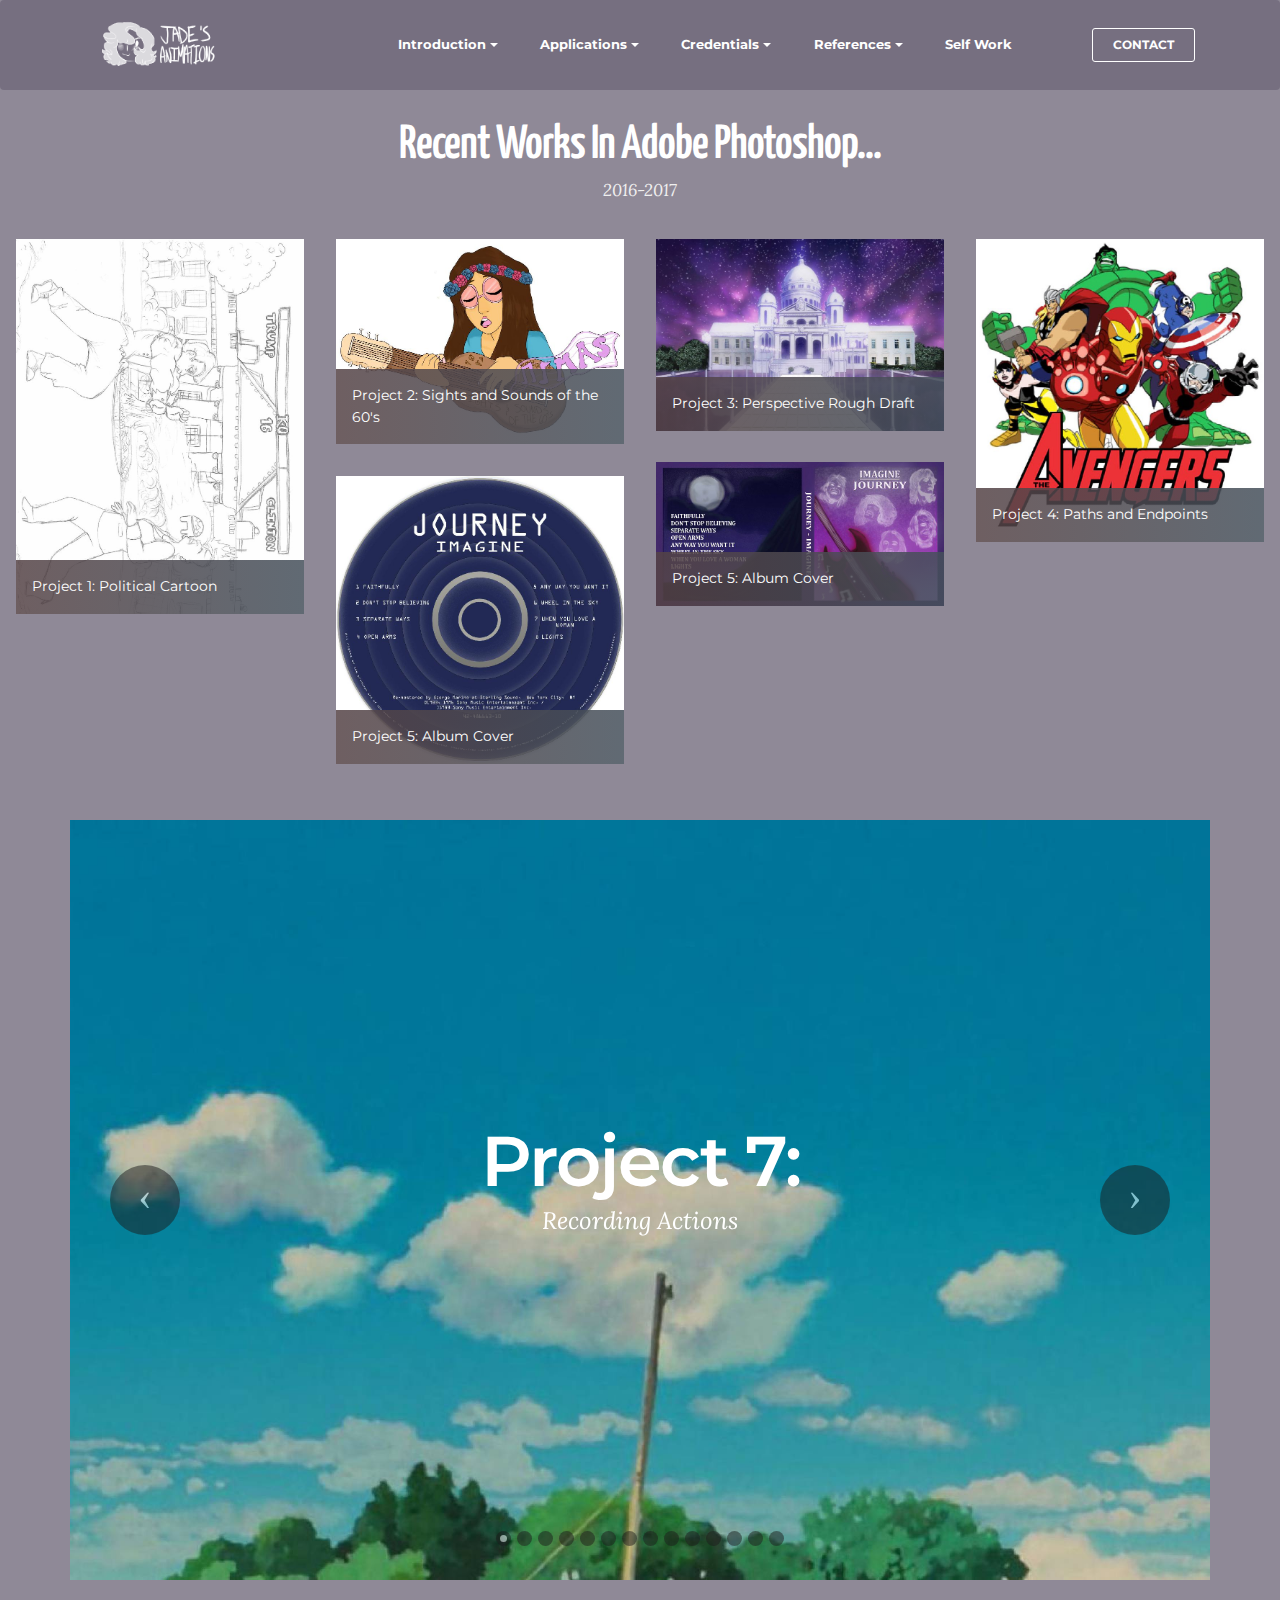
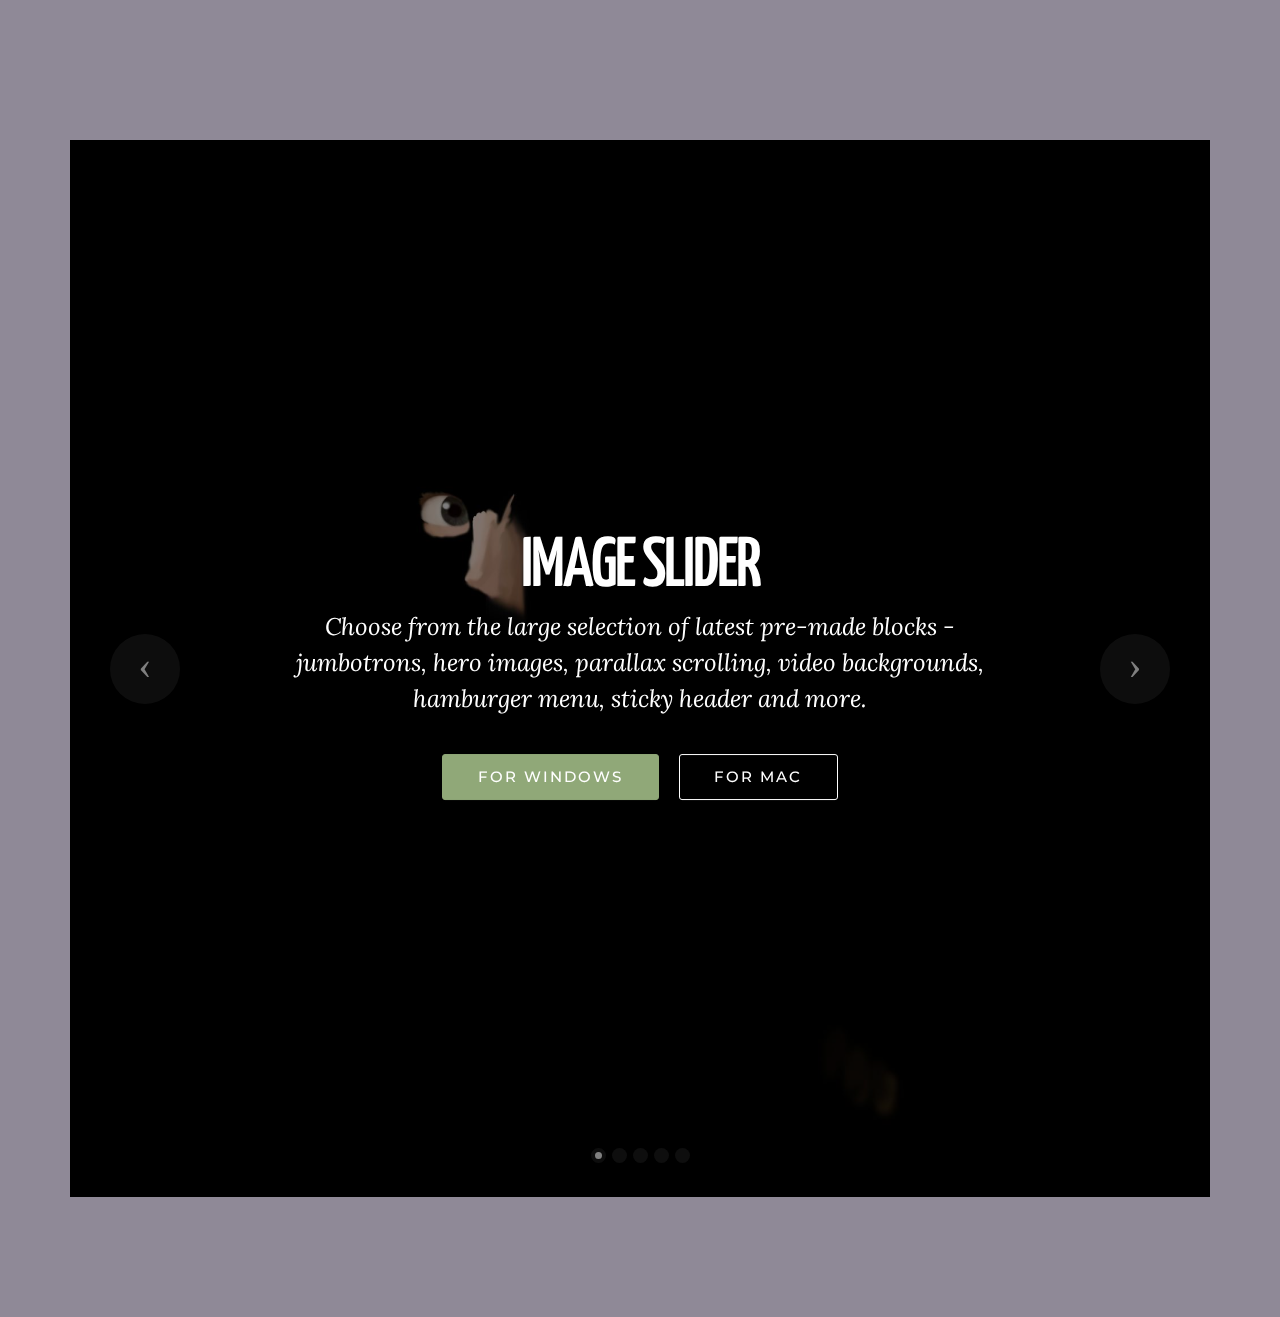
==== commit 850e4aa8: "create github pages" ====
--- a/adobephotoshop.html
+++ b/adobephotoshop.html
@@ -1,12 +1,12 @@
 <!DOCTYPE html>
 <html>
 <head>
-  <!-- Site made with Mobirise Website Builder v3.12.1, https://mobirise.com -->
+  <!-- Site made with Mobirise Website Builder v3.11.1, https://mobirise.com -->
   <meta charset="UTF-8">
   <meta http-equiv="X-UA-Compatible" content="IE=edge">
-  <meta name="generator" content="Mobirise v3.12.1, mobirise.com">
+  <meta name="generator" content="Mobirise v3.11.1, mobirise.com">
   <meta name="viewport" content="width=device-width, initial-scale=1">
-  <link rel="shortcut icon" href="assets/images/website-logo-384x128.png" type="image/x-icon">
+  <link rel="shortcut icon" href="assets/images/website-logo-copy-384x128.png" type="image/x-icon">
   <meta name="description" content="Web Site Creator Description
 ">
   <title>Web Site Creator Title</title>
@@ -36,7 +36,7 @@
                 <div class="mbr-table-cell">
 
                     <div class="navbar-brand">
-                        <a href="https://mobirise.com" class="navbar-logo"><img src="assets/images/website-logo-384x128.png" alt="Mobirise"></a>
+                        <a href="https://mobirise.com" class="navbar-logo"><img src="assets/images/website-logo-copy-384x128.png" alt="Mobirise"></a>
                         <a class="navbar-caption text-white" href="https://mobirise.com"></a>
                     </div>
 
@@ -47,7 +47,7 @@
                         <div class="hamburger-icon"></div>
                     </button>
 
-                    <ul class="nav-dropdown collapse pull-xs-right nav navbar-nav navbar-toggleable-sm" id="exCollapsingNavbar"><li class="nav-item dropdown"><a class="nav-link link dropdown-toggle" href="introduction.html" data-toggle="dropdown-submenu" aria-expanded="false">Introduction</a><div class="dropdown-menu"><a class="dropdown-item" href="introduction.html">Biography<br></a></div></li><li class="nav-item dropdown"><a class="nav-link link dropdown-toggle" href="https://mobirise.com/" data-toggle="dropdown-submenu" aria-expanded="false">Applications</a><div class="dropdown-menu"><a class="dropdown-item" href="#"></a><a class="dropdown-item" href="Adobe Photoshop" target="_blank">Adobe Photoshop</a><a class="dropdown-item" href="#">Adobe Illustrator</a><a class="dropdown-item" href="#">Adobe Premiere</a><a class="dropdown-item" href="#">Adobe Audition</a><div class="dropdown"><a class="dropdown-item dropdown-toggle" href="#" data-toggle="dropdown-submenu">Microsoft Word</a><div class="dropdown-menu dropdown-submenu"><a class="dropdown-item" href="#">DiscussIT 6</a></div></div><a class="dropdown-item" href="#">Microsoft PowerPoint</a><a class="dropdown-item" href="#">123D</a></div></li><li class="nav-item dropdown"><a class="nav-link link dropdown-toggle" href="https://mobirise.com/" data-toggle="dropdown-submenu" aria-expanded="false">Credentials</a><div class="dropdown-menu"><a class="dropdown-item" href="#">Industry Certified PS</a><a class="dropdown-item" href="#">Industry Certified AI</a><a class="dropdown-item" href="#">Industry Certified AP</a><a class="dropdown-item" href="#">Industry Certified AA</a><a class="dropdown-item" href="#">Industry Certified DW</a><a class="dropdown-item" href="#">&nbsp;Transcript</a></div></li><li class="nav-item dropdown"><a class="nav-link link dropdown-toggle" href="https://mobirise.com/" aria-expanded="false" data-toggle="dropdown-submenu">References</a><div class="dropdown-menu"><a class="dropdown-item" href="#">Mr. Pate</a><a class="dropdown-item" href="#">AP Teacher</a><a class="dropdown-item" href="#">Community Member</a><a class="dropdown-item" href="#">Family Member</a></div></li><li class="nav-item"><a class="nav-link link" href="https://mobirise.com/"></a></li><li class="nav-item nav-btn"><a class="nav-link btn btn-white btn-white-outline" href="Contact">CONTACT<br></a></li></ul>
+                    <ul class="nav-dropdown collapse pull-xs-right nav navbar-nav navbar-toggleable-sm" id="exCollapsingNavbar"><li class="nav-item dropdown"><a class="nav-link link dropdown-toggle" href="introduction.html" data-toggle="dropdown-submenu" aria-expanded="false" target="_blank">Introduction</a><div class="dropdown-menu"><a class="dropdown-item" href="introduction.html">Biography<br></a></div></li><li class="nav-item dropdown"><a class="nav-link link dropdown-toggle" href="https://mobirise.com/" data-toggle="dropdown-submenu" aria-expanded="false">Applications</a><div class="dropdown-menu"><a class="dropdown-item" href="#"></a><a class="dropdown-item" href="Adobe Photoshop" target="_blank">Adobe Photoshop</a><a class="dropdown-item" href="#">Adobe Illustrator</a><a class="dropdown-item" href="#">Adobe Premiere</a><a class="dropdown-item" href="#">Adobe Audition</a><div class="dropdown"><a class="dropdown-item dropdown-toggle" href="#" data-toggle="dropdown-submenu">Microsoft Word</a><div class="dropdown-menu dropdown-submenu"><a class="dropdown-item" href="#">DiscussIT 6</a></div></div><a class="dropdown-item" href="#">Microsoft PowerPoint</a><a class="dropdown-item" href="#">123D</a></div></li><li class="nav-item dropdown"><a class="nav-link link dropdown-toggle" href="https://mobirise.com/" data-toggle="dropdown-submenu" aria-expanded="false">Credentials</a><div class="dropdown-menu"><a class="dropdown-item" href="#">Industry Certified PS</a><a class="dropdown-item" href="#">Industry Certified AI</a><a class="dropdown-item" href="#">Industry Certified AP</a><a class="dropdown-item" href="#">Industry Certified AA</a><a class="dropdown-item" href="#">Industry Certified DW</a><a class="dropdown-item" href="#">&nbsp;Transcript</a><a class="dropdown-item" href="#">Resume</a></div></li><li class="nav-item dropdown"><a class="nav-link link dropdown-toggle" href="https://mobirise.com/" aria-expanded="false" data-toggle="dropdown-submenu">References</a><div class="dropdown-menu"><a class="dropdown-item" href="#">Mr. Pate</a><a class="dropdown-item" href="#">AP Teacher</a><a class="dropdown-item" href="#">Community Member</a><a class="dropdown-item" href="#">Family Member</a></div></li><li class="nav-item"><a class="nav-link link" href="personalart.html" aria-expanded="false" target="_blank">Self Work</a></li><li class="nav-item"><a class="nav-link link" href="https://mobirise.com/"></a></li><li class="nav-item nav-btn"><a class="nav-link btn btn-white btn-white-outline" href="Contact">CONTACT<br></a></li></ul>
                     <button hidden="" class="navbar-toggler navbar-close" type="button" data-toggle="collapse" data-target="#exCollapsingNavbar">
                         <div class="close-icon"></div>
                     </button>
@@ -194,7 +194,7 @@
         <div>
             <div>
                 <ol class="carousel-indicators">
-                    <li data-app-prevent-settings="" data-target="#slider3-u" class="active" data-slide-to="0"></li><li data-app-prevent-settings="" data-target="#slider3-u" data-slide-to="1"></li><li data-app-prevent-settings="" data-target="#slider3-u" data-slide-to="2"></li><li data-app-prevent-settings="" data-target="#slider3-u" data-slide-to="3"></li><li data-app-prevent-settings="" data-target="#slider3-u" data-slide-to="4"></li><li data-app-prevent-settings="" data-target="#slider3-u" data-slide-to="5"></li><li data-app-prevent-settings="" data-target="#slider3-u" data-slide-to="6"></li><li data-app-prevent-settings="" data-target="#slider3-u" data-slide-to="7"></li><li data-app-prevent-settings="" data-target="#slider3-u" data-slide-to="8"></li><li data-app-prevent-settings="" data-target="#slider3-u" data-slide-to="9"></li><li data-app-prevent-settings="" data-target="#slider3-u" data-slide-to="10"></li><li data-app-prevent-settings="" data-target="#slider3-u" data-slide-to="11"></li><li data-app-prevent-settings="" data-target="#slider3-u" data-slide-to="12"></li><li data-app-prevent-settings="" data-target="#slider3-u" data-slide-to="13"></li>
+                    <li data-app-prevent-settings="" data-target="#slider3-u" data-slide-to="0" class="active"></li><li data-app-prevent-settings="" data-target="#slider3-u" data-slide-to="1"></li><li data-app-prevent-settings="" data-target="#slider3-u" data-slide-to="2"></li><li data-app-prevent-settings="" data-target="#slider3-u" class="" data-slide-to="3"></li><li data-app-prevent-settings="" data-target="#slider3-u" data-slide-to="4"></li><li data-app-prevent-settings="" data-target="#slider3-u" data-slide-to="5"></li><li data-app-prevent-settings="" data-target="#slider3-u" data-slide-to="6"></li><li data-app-prevent-settings="" data-target="#slider3-u" data-slide-to="7"></li><li data-app-prevent-settings="" data-target="#slider3-u" data-slide-to="8"></li><li data-app-prevent-settings="" data-target="#slider3-u" data-slide-to="9"></li><li data-app-prevent-settings="" data-target="#slider3-u" data-slide-to="10"></li><li data-app-prevent-settings="" data-target="#slider3-u" data-slide-to="11"></li><li data-app-prevent-settings="" data-target="#slider3-u" data-slide-to="12"></li><li data-app-prevent-settings="" data-target="#slider3-u" data-slide-to="13"></li>
                 </ol>
                 <div class="carousel-inner" role="listbox">
                     <div class="mbr-section mbr-section-hero carousel-item dark center active" data-bg-video-slide="false">
@@ -423,118 +423,79 @@
     </div>
 </section>
 
-<section class="mbr-gallery mbr-section mbr-section-nopadding mbr-slider-carousel" id="gallery1-j" data-filter="false" style="background-color: rgb(143, 137, 151); padding-top: 0rem; padding-bottom: 0rem;">
-    <!-- Filter -->
-    
-
-    <!-- Gallery -->
-    <div class="mbr-gallery-row">
-        <div class=" mbr-gallery-layout-default">
-            <div>
-                <div>
-                    <div class="mbr-gallery-item mbr-gallery-item__mobirise3 mbr-gallery-item--p3" data-tags="Awesome" data-video-url="false">
-                        <div href="#lb-gallery1-j" data-slide-to="0" data-toggle="modal">
-                            
-                            
-
-                            <img alt="" src="assets/images/janessa-blanco-final-logo-design-2000x2588-800x1035.jpg">
-                            
-                            <span class="icon-focus"></span>
-                            <span class="mbr-gallery-title">Project 8: MDCPS Refresh Logo</span>
-                        </div>
-                    </div>
-                </div>
-            </div>
-            <div class="clearfix"></div>
-        </div>
-    </div>
-
-    <!-- Lightbox -->
-    <div data-app-prevent-settings="" class="mbr-slider modal fade carousel slide" tabindex="-1" data-keyboard="true" data-interval="false" id="lb-gallery1-j">
-        <div class="modal-dialog">
-            <div class="modal-content">
-                <div class="modal-body">
-                    <ol class="carousel-indicators">
-                        <li data-app-prevent-settings="" data-target="#lb-gallery1-j" class=" active" data-slide-to="0"></li>
-                    </ol>
-                    <div class="carousel-inner">
-                        <div class="carousel-item active">
-                            <img alt="" src="assets/images/janessa-blanco-final-logo-design-2000x2588.jpg">
-                        </div>
-                    </div>
-                    <a class="left carousel-control" role="button" data-slide="prev" href="#lb-gallery1-j">
-                        <span class="icon-prev" aria-hidden="true"></span>
-                        <span class="sr-only">Previous</span>
-                    </a>
-                    <a class="right carousel-control" role="button" data-slide="next" href="#lb-gallery1-j">
-                        <span class="icon-next" aria-hidden="true"></span>
-                        <span class="sr-only">Next</span>
-                    </a>
-
-                    <a class="close" href="#" role="button" data-dismiss="modal">
-                        <span aria-hidden="true">×</span>
-                        <span class="sr-only">Close</span>
-                    </a>
-                </div>
-            </div>
-        </div>
-    </div>
-</section>
-
-<section class="mbr-section mbr-section__container article" id="header3-k" style="background-color: rgb(143, 137, 151); padding-top: 20px; padding-bottom: 20px;">
-    <div class="container">
-        <div class="row">
-            <div class="col-xs-12">
-                <h3 class="mbr-section-title display-2">Earlier Makings in Adobe Photoshop</h3>
-                <small class="mbr-section-subtitle"><p>2015 - Early 2016</p></small>
-            </div>
-        </div>
-    </div>
-</section>
-
-<section class="mbr-slider mbr-section mbr-section__container carousel slide mbr-section-nopadding" data-ride="carousel" data-keyboard="false" data-wrap="true" data-pause="false" data-interval="5000" id="slider3-m" style="background-color: rgb(143, 137, 151);">
-    <div class=" container boxed-slider" style="padding-top: 0px; padding-bottom: 40px;">
+<section class="mbr-slider mbr-section mbr-section__container carousel slide mbr-section-nopadding" data-ride="carousel" data-keyboard="false" data-wrap="true" data-pause="false" data-interval="5000" id="slider3-1l" style="background-color: rgb(143, 137, 151);">
+    <div class=" container boxed-slider" style="padding-top: 120px; padding-bottom: 120px;">
         <div>
             <div>
                 <ol class="carousel-indicators">
-                    <li data-app-prevent-settings="" data-target="#slider3-m" class="active" data-slide-to="0"></li><li data-app-prevent-settings="" data-target="#slider3-m" data-slide-to="1"></li><li data-app-prevent-settings="" data-target="#slider3-m" data-slide-to="2"></li>
+                    <li data-app-prevent-settings="" data-target="#slider3-1l" data-slide-to="0" class="active"></li><li data-app-prevent-settings="" data-target="#slider3-1l" class="" data-slide-to="1"></li><li data-app-prevent-settings="" data-target="#slider3-1l" data-slide-to="2"></li><li data-app-prevent-settings="" data-target="#slider3-1l" data-slide-to="3"></li><li data-app-prevent-settings="" data-target="#slider3-1l" data-slide-to="4"></li>
                 </ol>
                 <div class="carousel-inner" role="listbox">
                     <div class="mbr-section mbr-section-hero carousel-item dark center active" data-bg-video-slide="false">
                         <div class="mbr-table-cell">
                             <div class="mbr-overlay"></div>
                             <div class="container-slide">
-                                <img src="assets/images/man-back.jpg">
+                                <img src="assets/images/janessa-blanco-artist-reproduction-1-2000x1854.jpg">
                                 <div class="row">
                                     <div class="col-md-8 col-md-offset-2 text-xs-center">
-                                        <h2 class="mbr-section-title display-1">Project 1<br></h2>
-                                        <p class="mbr-section-lead lead">A project that introduced me to the basics of Photoshop.</p>
-
-                                        
-                                    </div>
-                                </div>
-                            </div>
-                        </div>
-                    </div><div class="mbr-section mbr-section-hero carousel-item dark center" data-bg-video-slide="https://www.youtube.com/watch?v=uNCr7NdOJgw">
-                        <div class="mbr-table-cell">
-                            <div class="mbr-overlay"></div>
-                            <div class="container-slide">
-                                <img src="assets/images/bridge.jpg">
+                                        <h2 class="mbr-section-title display-1">IMAGE SLIDER</h2>
+                                        <p class="mbr-section-lead lead">Choose from the large selection of latest pre-made blocks - jumbotrons, hero images, parallax scrolling, video backgrounds, hamburger menu, sticky header and more.</p>
+
+                                        <div class="mbr-section-btn"><a class="btn btn-lg btn-success" href="https://mobirise.com">FOR WINDOWS</a> <a class="btn btn-lg btn-white btn-white-outline" href="https://mobirise.com">FOR MAC</a></div>
+                                    </div>
+                                </div>
+                            </div>
+                        </div>
+                    </div><div class="mbr-section mbr-section-hero carousel-item dark center" data-bg-video-slide="false">
+                        <div class="mbr-table-cell">
+                            <div class="mbr-overlay" style="opacity: 0;"></div>
+                            <div class="container-slide">
+                                <img src="assets/images/janessa-blanco-artist-reproduction-2-2000x1854.jpg">
                                 <div class="row">
                                     <div class="col-md-8 col-md-offset-1">
-                                        <h2 class="mbr-section-title display-1"></h2>
-                                        
-
-                                        
-                                    </div>
-                                </div>
-                            </div>
-                        </div>
-                    </div><div class="mbr-section mbr-section-hero carousel-item dark center" data-bg-video-slide="false">
-                        <div class="mbr-table-cell">
-                            <div class="mbr-overlay"></div>
-                            <div class="container-slide">
-                                <img src="assets/images/sparklers.jpg">
+                                        <h2 class="mbr-section-title display-1">Project 11: Artist Reproduction</h2>
+                                        <p class="mbr-section-lead lead">A recreation of Johannes Vhameer's painting known as "Girl With The Pearl Earring."<br></p>
+
+                                        
+                                    </div>
+                                </div>
+                            </div>
+                        </div>
+                    </div><div class="mbr-section mbr-section-hero carousel-item dark center" data-bg-video-slide="false">
+                        <div class="mbr-table-cell">
+                            
+                            <div class="container-slide">
+                                <img src="assets/images/janessa-blanco-artist-reproduction-3-2000x1854.jpg">
+                                <div class="row">
+                                    <div class="col-md-8 col-md-offset-3 text-xs-right">
+                                        
+                                        
+
+                                        
+                                    </div>
+                                </div>
+                            </div>
+                        </div>
+                    </div><div class="mbr-section mbr-section-hero carousel-item dark center" data-bg-video-slide="false">
+                        <div class="mbr-table-cell">
+                            
+                            <div class="container-slide">
+                                <img src="assets/images/janessa-blanco-artist-reproduction-final-2000x1854.jpg">
+                                <div class="row">
+                                    <div class="col-md-8 col-md-offset-3 text-xs-right">
+                                        
+                                        
+
+                                        
+                                    </div>
+                                </div>
+                            </div>
+                        </div>
+                    </div><div class="mbr-section mbr-section-hero carousel-item dark center" data-bg-video-slide="false">
+                        <div class="mbr-table-cell">
+                            
+                            <div class="container-slide">
+                                <img src="assets/images/janessa-blanco-artist-reproduction-4-2000x1854.jpg">
                                 <div class="row">
                                     <div class="col-md-8 col-md-offset-3 text-xs-right">
                                         
@@ -548,11 +509,11 @@
                     </div>
                 </div>
 
-                <a data-app-prevent-settings="" class="left carousel-control" role="button" data-slide="prev" href="#slider3-m">
+                <a data-app-prevent-settings="" class="left carousel-control" role="button" data-slide="prev" href="#slider3-1l">
                     <span class="icon-prev" aria-hidden="true"></span>
                     <span class="sr-only">Previous</span>
                 </a>
-                <a data-app-prevent-settings="" class="right carousel-control" role="button" data-slide="next" href="#slider3-m">
+                <a data-app-prevent-settings="" class="right carousel-control" role="button" data-slide="next" href="#slider3-1l">
                     <span class="icon-next" aria-hidden="true"></span>
                     <span class="sr-only">Next</span>
                 </a>
@@ -561,206 +522,20 @@
     </div>
 </section>
 
-<section class="mbr-gallery mbr-section mbr-section-nopadding mbr-slider-carousel" id="gallery2-n" data-filter="false" style="background-color: rgb(143, 137, 151); padding-top: 3rem; padding-bottom: 6rem;">
-    <!-- Filter -->
-    
-
-    <!-- Gallery -->
-    <div class="mbr-gallery-row">
-        <div class=" mbr-gallery-layout-default">
-            <div>
-                <div>
-                    <div class="mbr-gallery-item mbr-gallery-item__mobirise3 mbr-gallery-item--p0" data-tags="Awesome" data-video-url="false">
-                        <div href="#lb-gallery2-n" data-slide-to="0" data-toggle="modal">
-                            
-                            
-
-                            <img alt="" src="assets/images/bike-small.jpg">
-                            
-                            <span class="icon-focus"></span>
-                            <span class="mbr-gallery-title">Type caption here</span>
-                        </div>
-                    </div><div class="mbr-gallery-item mbr-gallery-item__mobirise3 mbr-gallery-item--p0" data-tags="Responsive" data-video-url="false">
-                        <div href="#lb-gallery2-n" data-slide-to="1" data-toggle="modal">
-                            
-                            
-
-                            <img alt="" src="assets/images/code-man-small.jpg">
-                            
-                            <span class="icon-focus"></span>
-                            <span class="mbr-gallery-title">Type caption here</span>
-                        </div>
-                    </div><div class="mbr-gallery-item mbr-gallery-item__mobirise3 mbr-gallery-item--p0" data-tags="Creative" data-video-url="false">
-                        <div href="#lb-gallery2-n" data-slide-to="2" data-toggle="modal">
-                            
-                            
-
-                            <img alt="" src="assets/images/coworkers-small.jpg">
-                            
-                            <span class="icon-focus"></span>
-                            <span class="mbr-gallery-title">Type caption here</span>
-                        </div>
-                    </div><div class="mbr-gallery-item mbr-gallery-item__mobirise3 mbr-gallery-item--p0" data-tags="Animated" data-video-url="false">
-                        <div href="#lb-gallery2-n" data-slide-to="3" data-toggle="modal">
-                            
-                            
-
-                            <img alt="" src="assets/images/desktop-small.jpg">
-                            
-                            <span class="icon-focus"></span>
-                            <span class="mbr-gallery-title">Type caption here</span>
-                        </div>
-                    </div><div class="mbr-gallery-item mbr-gallery-item__mobirise3 mbr-gallery-item--p0" data-tags="Awesome" data-video-url="false">
-                        <div href="#lb-gallery2-n" data-slide-to="4" data-toggle="modal">
-                            
-                            
-
-                            <img alt="" src="assets/images/room-laptop-small.jpg">
-                            
-                            <span class="icon-focus"></span>
-                            <span class="mbr-gallery-title">Type caption here</span>
-                        </div>
-                    </div><div class="mbr-gallery-item mbr-gallery-item__mobirise3 mbr-gallery-item--p0" data-tags="Beautiful" data-video-url="false">
-                        <div href="#lb-gallery2-n" data-slide-to="5" data-toggle="modal">
-                            
-                            
-
-                            <img alt="" src="assets/images/table-small.jpg">
-                            
-                            <span class="icon-focus"></span>
-                            <span class="mbr-gallery-title">Type caption here</span>
-                        </div>
-                    </div><div class="mbr-gallery-item mbr-gallery-item__mobirise3 mbr-gallery-item--p0" data-tags="Responsive" data-video-url="false">
-                        <div href="#lb-gallery2-n" data-slide-to="6" data-toggle="modal">
-                            
-                            
-
-                            <img alt="" src="assets/images/windows-books-small.jpg">
-                            
-                            <span class="icon-focus"></span>
-                            <span class="mbr-gallery-title">Type caption here</span>
-                        </div>
-                    </div><div class="mbr-gallery-item mbr-gallery-item__mobirise3 mbr-gallery-item--p0" data-tags="Animated" data-video-url="false">
-                        <div href="#lb-gallery2-n" data-slide-to="7" data-toggle="modal">
-                            
-                            
-
-                            <img alt="" src="assets/images/working-area-small.jpg">
-                            
-                            <span class="icon-focus"></span>
-                            <span class="mbr-gallery-title">Type caption here</span>
-                        </div>
-                    </div>
-                </div>
-            </div>
-            <div class="clearfix"></div>
-        </div>
-    </div>
-
-    <!-- Lightbox -->
-    <div data-app-prevent-settings="" class="mbr-slider modal fade carousel slide" tabindex="-1" data-keyboard="true" data-interval="false" id="lb-gallery2-n">
-        <div class="modal-dialog">
-            <div class="modal-content">
-                <div class="modal-body">
-                    <ol class="carousel-indicators">
-                        <li data-app-prevent-settings="" data-target="#lb-gallery2-n" class=" active" data-slide-to="0"></li><li data-app-prevent-settings="" data-target="#lb-gallery2-n" data-slide-to="1"></li><li data-app-prevent-settings="" data-target="#lb-gallery2-n" data-slide-to="2"></li><li data-app-prevent-settings="" data-target="#lb-gallery2-n" data-slide-to="3"></li><li data-app-prevent-settings="" data-target="#lb-gallery2-n" data-slide-to="4"></li><li data-app-prevent-settings="" data-target="#lb-gallery2-n" data-slide-to="5"></li><li data-app-prevent-settings="" data-target="#lb-gallery2-n" data-slide-to="6"></li><li data-app-prevent-settings="" data-target="#lb-gallery2-n" data-slide-to="7"></li>
-                    </ol>
-                    <div class="carousel-inner">
-                        <div class="carousel-item active">
-                            <img alt="" src="assets/images/bike.jpg">
-                        </div><div class="carousel-item">
-                            <img alt="" src="assets/images/code-man.jpg">
-                        </div><div class="carousel-item">
-                            <img alt="" src="assets/images/coworkers.jpg">
-                        </div><div class="carousel-item">
-                            <img alt="" src="assets/images/desktop.jpg">
-                        </div><div class="carousel-item">
-                            <img alt="" src="assets/images/room-laptop.jpg">
-                        </div><div class="carousel-item">
-                            <img alt="" src="assets/images/table.jpg">
-                        </div><div class="carousel-item">
-                            <img alt="" src="assets/images/windows-books.jpg">
-                        </div><div class="carousel-item">
-                            <img alt="" src="assets/images/working-area.jpg">
-                        </div>
-                    </div>
-                    <a class="left carousel-control" role="button" data-slide="prev" href="#lb-gallery2-n">
-                        <span class="icon-prev" aria-hidden="true"></span>
-                        <span class="sr-only">Previous</span>
-                    </a>
-                    <a class="right carousel-control" role="button" data-slide="next" href="#lb-gallery2-n">
-                        <span class="icon-next" aria-hidden="true"></span>
-                        <span class="sr-only">Next</span>
-                    </a>
-
-                    <a class="close" href="#" role="button" data-dismiss="modal">
-                        <span aria-hidden="true">×</span>
-                        <span class="sr-only">Close</span>
-                    </a>
-                </div>
-            </div>
-        </div>
-    </div>
-</section>
-
-<section class="mbr-footer footer4 mbr-section mbr-section-md-padding" id="contacts4-p" style="background-color: rgb(46, 46, 46); padding-top: 90px; padding-bottom: 90px;">
-    
-    <div class="container">
-        <div class="mbr-contacts row">
-            <div class="col-sm-8">
-                <div class="row">
-                    <div class="col-sm-6">
-                        <p><strong>Address</strong><br>
-1234 Street Name<br>
-City, AA 99999<br><br><br>
-<strong>Contacts</strong><br>
-Email: support@mobirise.com<br>
-Phone: +1 (0) 000 0000 001<br>
-Fax: +1 (0) 000 0000 002</p>
-                    </div>
-                    <div class="col-sm-6"><p class="mbr-contacts__text"><strong>Links</strong></p><ul class="mbr-contacts__list"><li><a class="text-white" href="https://mobirise.com/">Website builder</a></li><li><a class="text-white" href="https://mobirise.com/mobirise-free-win.zip">Download for Windows</a></li><li><a class="text-white" href="https://mobirise.com/mobirise-free-mac.zip">Download for Mac</a></li></ul></div>
-                </div>
-            </div>
-            <div class="col-sm-4" data-form-type="formoid">
-                <div data-form-alert="true">
-                    <div hidden="" data-form-alert-success="true">Thanks for filling out form!</div>
-                </div>
-                <form action="https://mobirise.com/" method="post" data-form-title="MESSAGE">
-                    <input type="hidden" value="b0wgHHvidrTKlMxRkaCoECYL/YpyFvM8x3NvZ+hzVJE4tfPWrAwgW+ZHWvi6D2QR07wj1DA2A6P3ntQY0eC3op5QuRzSHZSOea42PjU0ssAlEUrOXKXpFuH/Kcb94AwO" data-form-email="true">
-                    
-                    <div class="form-group">
-                        <label class="form-control-label" for="contacts4-p-email">Email<span class="form-asterisk">*</span></label>
-                        <input type="email" class="form-control input-sm input-inverse" name="email" required="" data-form-field="Email" id="contacts4-p-email">
-                    </div>
-                    
-                    <div class="form-group">
-                        <label class="form-control-label" for="contacts4-p-message">Message</label>
-                        <textarea class="form-control input-sm input-inverse" name="message" data-form-field="Message" rows="4" id="contacts4-p-message"></textarea>
-                    </div>
-                    <div class="mbr-buttons mbr-buttons--right btn-inverse"><button type="submit" class="btn btn-sm btn-black">Contact us</button></div>
-                </form>
-            </div>
-        </div>
-    </div>
-</section>
-
 
   <script src="assets/web/assets/jquery/jquery.min.js"></script>
   <script src="assets/tether/tether.min.js"></script>
   <script src="assets/bootstrap/js/bootstrap.min.js"></script>
-  <script src="assets/smooth-scroll/smooth-scroll.js"></script>
+  <script src="assets/smooth-scroll/SmoothScroll.js"></script>
   <script src="assets/dropdown/js/script.min.js"></script>
-  <script src="assets/touch-swipe/jquery.touch-swipe.min.js"></script>
-  <script src="assets/viewport-checker/jquery.viewportchecker.js"></script>
+  <script src="assets/touchSwipe/jquery.touchSwipe.min.js"></script>
+  <script src="assets/viewportChecker/jquery.viewportchecker.js"></script>
   <script src="assets/masonry/masonry.pkgd.min.js"></script>
   <script src="assets/imagesloaded/imagesloaded.pkgd.min.js"></script>
   <script src="assets/bootstrap-carousel-swipe/bootstrap-carousel-swipe.js"></script>
-  <script src="assets/jquery-mb-ytplayer/jquery.mb.ytplayer.min.js"></script>
   <script src="assets/theme/js/script.js"></script>
   <script src="assets/mobirise-gallery/player.min.js"></script>
   <script src="assets/mobirise-gallery/script.js"></script>
-  <script src="assets/mobirise-slider-video/script.js"></script>
-  <script src="assets/formoid/formoid.min.js"></script>
   
   
   <input name="animation" type="hidden">
--- a/assets/mobirise/css/mbr-additional.css
+++ b/assets/mobirise/css/mbr-additional.css
@@ -3,7 +3,8 @@
 @import url(https://fonts.googleapis.com/css?family=Montserrat:400,700);
 @import url(https://fonts.googleapis.com/css?family=Lora:400,700);
 @import url(https://fonts.googleapis.com/css?family=Raleway:400,300,700);
-
+@import url(https://fonts.googleapis.com/css?family=Lato:400,300,700);
+@import url(https://fonts.googleapis.com/css?family=Roboto:400,300,700);
 
 
 
@@ -81,7 +82,7 @@
   font-family: 'Lora', serif;
 }
 .bg-primary {
-  background-color: #c0a375 !important;
+  background-color: #bcaece !important;
 }
 .bg-success {
   background-color: #90a878 !important;
@@ -96,8 +97,8 @@
   background-color: #f28281 !important;
 }
 .btn-primary {
-  background-color: #c0a375;
-  border-color: #c0a375;
+  background-color: #bcaece;
+  border-color: #bcaece;
   color: #ffffff;
 }
 .btn-primary:hover,
@@ -106,14 +107,14 @@
 .btn-primary:active,
 .btn-primary.active {
   color: #ffffff;
-  background-color: #a07e49;
-  border-color: #a07e49;
+  background-color: #957eb1;
+  border-color: #957eb1;
 }
 .btn-primary.disabled,
 .btn-primary:disabled {
   color: #ffffff !important;
-  background-color: #a07e49 !important;
-  border-color: #a07e49 !important;
+  background-color: #957eb1 !important;
+  border-color: #957eb1 !important;
 }
 .btn-secondary {
   background-color: #bfcecb;
@@ -217,8 +218,8 @@
 }
 .btn-primary-outline {
   background: none;
-  border-color: #8e7041;
-  color: #8e7041;
+  border-color: #876ea8;
+  color: #876ea8;
 }
 .btn-primary-outline:hover,
 .btn-primary-outline:focus,
@@ -226,14 +227,14 @@
 .btn-primary-outline:active,
 .btn-primary-outline.active {
   color: #ffffff;
-  background-color: #c0a375;
-  border-color: #c0a375;
+  background-color: #bcaece;
+  border-color: #bcaece;
 }
 .btn-primary-outline.disabled,
 .btn-primary-outline:disabled {
   color: #ffffff !important;
-  background-color: #c0a375 !important;
-  border-color: #c0a375 !important;
+  background-color: #bcaece !important;
+  border-color: #bcaece !important;
 }
 .btn-secondary-outline {
   background: none;
@@ -336,7 +337,7 @@
   border-color: #f28281 !important;
 }
 .text-primary {
-  color: #c0a375 !important;
+  color: #bcaece !important;
 }
 .text-success {
   color: #90a878 !important;
@@ -363,36 +364,36 @@
   background-color: #f28281;
 }
 .btn-social {
-  border-color: #c0a375;
+  border-color: #bcaece;
 }
 .btn-social:hover {
-  background: #c0a375;
+  background: #bcaece;
 }
 .mbr-company .list-group-item.active .list-group-text {
-  color: #c0a375;
+  color: #bcaece;
 }
 .mbr-footer p a,
 .mbr-footer ul a {
-  color: #c0a375;
+  color: #bcaece;
 }
 .mbr-footer-content li::before,
 .mbr-footer .mbr-contacts li::before {
-  background: #c0a375;
+  background: #bcaece;
 }
 .mbr-footer-content li a:hover,
 .mbr-footer .mbr-contacts li a:hover {
-  color: #c0a375;
+  color: #bcaece;
 }
 .lead a,
 .lead a:hover {
-  color: #c0a375;
+  color: #bcaece;
 }
 .lead blockquote {
-  border-color: #c0a375;
+  border-color: #bcaece;
 }
 .mbr-plan-header.bg-primary .mbr-plan-subtitle,
 .mbr-plan-header.bg-primary .mbr-plan-price-desc {
-  color: #e8ddcd;
+  color: #ffffff;
 }
 .mbr-plan-header.bg-success .mbr-plan-subtitle,
 .mbr-plan-header.bg-success .mbr-plan-price-desc {
@@ -412,268 +413,10 @@
 }
 .mbr-small-footer a,
 .mbr-gallery-filter li:hover {
-  color: #c0a375;
+  color: #bcaece;
 }
 .scrollToTop_wraper {
   opacity: 0 !important;
-}
-.extCountdown1 .number,
-.extCountdown2 .number {
-  font-family: 'Montserrat', sans-serif;
-}
-.extCountdown1 .period,
-.extCountdown2 .period {
-  font-family: 'Lora', serif;
-}
-.extCountdown1 .dot,
-.extCountdown2 .dot {
-  font-family: 'Montserrat', sans-serif;
-}
-.features6 .feature-subtitle {
-  font-family: 'Lora', serif;
-}
-.features6 .feature-title {
-  font-family: 'Montserrat', sans-serif;
-}
-.features6 .description {
-  font-family: 'Raleway', sans-serif;
-}
-.count,
-.counter-title {
-  font-family: 'Montserrat', sans-serif;
-}
-.counter-subtitle {
-  font-family: 'Lora', serif;
-}
-.mbr-iconfont-counters1 {
-  color: #c0a375;
-}
-.extHeader1 .container h3,
-.extHeader2 .container h3,
-.extHeader3 .container h3,
-.extHeader5 .container h3,
-.extHeader6 .container h3,
-.extHeader7 .container h3,
-.extHeader8 .container h3,
-.extHeader9 .container h3,
-.extHeader10 .container h3,
-.extHeader12 .container h3,
-.extHeader13 .container h3,
-.extFeatures10 .container h3 {
-  font-family: 'Montserrat', sans-serif;
-}
-.extHeader1 .container p,
-.extHeader2 .container p,
-.extHeader3 .container p,
-.extHeader5 .container p,
-.extHeader6 .container p,
-.extHeader7 .container p,
-.extHeader8 .container p,
-.extHeader9 .container p,
-.extHeader10 .container p,
-.extHeader12 .container p,
-.extHeader13 .container p,
-.extFeatures10 .container p {
-  font-family: 'Lora', serif;
-}
-.extHeader5 .container label {
-  font-family: 'Lora', serif;
-}
-.extHeader9 form p.form-subtitle {
-  font-family: 'Montserrat', sans-serif;
-}
-.extHeader11 .container span {
-  font-family: 'Montserrat', sans-serif;
-}
-.extHeader11 .container p.element {
-  font-family: 'Montserrat', sans-serif;
-}
-.extHeader11 .container p {
-  font-family: 'Lora', serif;
-}
-.extHeader12 h4,
-.extFeatures10 h4 {
-  font-family: 'Montserrat', sans-serif;
-}
-.extHeader12 .subtitle,
-.extFeatures10 .subtitle {
-  font-family: 'Lora', serif;
-}
-.extHeader13 h4 {
-  font-family: 'Montserrat', sans-serif;
-}
-.extHeader13 .number {
-  font-family: 'Montserrat', sans-serif;
-}
-.extHeader13 .period {
-  font-family: 'Lora', serif;
-}
-.extHeader13 .dot {
-  font-family: 'Montserrat', sans-serif;
-}
-.extFeatures .feature-title {
-  font-family: 'Montserrat', sans-serif;
-}
-.extFeatures .feature-subtitle {
-  font-family: 'Lora', serif;
-}
-.extFeatures .feature-text {
-  font-family: 'Raleway', sans-serif;
-}
-.extFeatures2 h4 {
-  font-family: 'Montserrat', sans-serif;
-}
-.extFeatures3 .border-wrap {
-  border-color: #c0a375;
-}
-.extFeatures4 h4,
-.extFeatures6 h4,
-.extFeatures5 .card-title h4 {
-  font-family: 'Montserrat', sans-serif;
-}
-.extFeatures4 h5,
-.extFeatures6 h5,
-.extFeatures5 .card-title h5 {
-  font-family: 'Lora', serif;
-}
-.extForm1 h4,
-.extForm2 h4,
-.extForm3 h4,
-.extForm4 h4 {
-  font-family: 'Montserrat', sans-serif;
-}
-.extForm1 .subtitle,
-.extForm2 .subtitle,
-.extForm3 .subtitle,
-.extForm4 .subtitle {
-  font-family: 'Lora', serif;
-}
-.extForm2 .container h3 {
-  font-family: 'Montserrat', sans-serif;
-}
-.extForm2 .container p {
-  font-family: 'Lora', serif;
-}
-.extPricingTable1 .bottom_line {
-  border-bottom-color: #c0a375;
-}
-.extPricingTable1 .mbr-price small {
-  font-family: 'Lora', serif;
-}
-.extPricingTable1 .mbr-plan-label {
-  background: #c0a375;
-}
-.extCounters2 h4 {
-  font-family: 'Montserrat', sans-serif;
-}
-.extCounters2 h5 {
-  font-family: 'Lora', serif;
-}
-.extCounters3 .count {
-  font-family: 'Montserrat', sans-serif;
-}
-.extCounters3 .counter-title {
-  font-family: 'Montserrat', sans-serif;
-}
-.extCounters3 .counter-subtitle {
-  font-family: 'Lora', serif;
-}
-.extProgressBar .progress-primary[value]::-webkit-progress-value {
-  background-color: #c0a375;
-}
-.extProgressBar .progress-primary[value]::-moz-progress-bar {
-  background-color: #c0a375;
-}
-@media screen and (min-width: 0\0) {
-  .extProgressBar .progress-primary .progress-bar {
-    background-color: #c0a375;
-  }
-}
-.extProgressBar .title-wrap {
-  font-family: 'Lora', serif;
-}
-.extProgressBarRound .progress-radial .overlay {
-  font-family: 'Montserrat', sans-serif;
-}
-.extProgressBar4 .feature-title {
-  font-family: 'Montserrat', sans-serif;
-}
-.extProgressBar4 .feature-subtitle {
-  font-family: 'Lora', serif;
-}
-.extTabs1 ul.nav-tabs li a:hover,
-.extTabs2 ul.nav-tabs li a:hover {
-  color: #c0a375;
-}
-.extAccordion1 .panel-heading a {
-  font-family: 'Raleway', sans-serif;
-}
-.extAccordion1 .pseudoPlus,
-.extAccordion2 .pseudoPlus,
-.extToggle1 .pseudoPlus,
-.extAccordion1 .pseudoPlus:after,
-.extAccordion2 .pseudoPlus:after,
-.extToggle1 .pseudoPlus:after,
-.extAccordion1 .pseudoMinus,
-.extAccordion2 .pseudoMinus,
-.extToggle1 .pseudoMinus {
-  background-color: #c0a375;
-}
-.extAccordion2 .panel-heading a,
-.extAccordion3 .panel-heading a,
-.extToggle1 .panel-heading a {
-  font-family: 'Raleway', sans-serif;
-}
-.extProgressBar5 .progress-primary[value]::-webkit-progress-value {
-  background-color: #c0a375;
-}
-.extProgressBar5 .progress-primary[value]::-moz-progress-bar {
-  background-color: #c0a375;
-}
-@media screen and (min-width: 0\0) {
-  .extProgressBar5 .progress-primary .progress-bar {
-    background-color: #c0a375;
-  }
-}
-.extProgressBar5 .title-wrap {
-  font-family: 'Lora', serif;
-}
-.extMsg-box1 .container h3 {
-  font-family: 'Montserrat', sans-serif;
-}
-.extMsg-box1 .container p {
-  font-family: 'Lora', serif;
-}
-.extMsg-box1 h4 {
-  font-family: 'Montserrat', sans-serif;
-}
-.extMsg-box1 .subtitle {
-  font-family: 'Lora', serif;
-}
-.extMsg-box2 .container span,
-.extMsg-box3 .container span,
-.extMsg-box4 .container span {
-  font-family: 'Montserrat', sans-serif;
-}
-.extMsg-box2 .container p,
-.extMsg-box3 .container p,
-.extMsg-box4 .container p {
-  font-family: 'Lora', serif;
-}
-.extProgressBarRound .pie_progress__number {
-  font-family: 'Montserrat', sans-serif;
-}
-.extMenu1 span.icon a:hover {
-  color: #c0a375 !important;
-}
-.extProgressBar .progress-primary[value]::-ms-fill {
-  color: #c0a375;
-}
-.extProgressBar5 .progress-primary[value]::-ms-fill {
-  color: #c0a375;
-}
-.theme-border {
-  border: 1px solid #c0a375;
 }
 #ext_menu-a .hide-buttons .nav-btn {
   display: none !important;
@@ -704,23 +447,23 @@
 #ext_menu-a .dropdown-item:hover,
 #ext_menu-a .link:focus,
 #ext_menu-a .dropdown-item:focus {
-  color: #c0a375;
+  color: #bcaece;
 }
 #ext_menu-a .link[aria-expanded="true"],
 #ext_menu-a .dropdown-menu {
-  background: #756f7e;
+  background: #5d5765;
 }
 #ext_menu-a .nav-dropdown-sm .link:focus,
 #ext_menu-a .nav-dropdown-sm .link:hover,
 #ext_menu-a .nav-dropdown-sm .dropdown-item:focus,
 #ext_menu-a .nav-dropdown-sm .dropdown-item:hover {
-  background: #878190!important;
+  background: #6e6878!important;
 }
 #ext_menu-a .navbar,
 #ext_menu-a .nav-dropdown-sm,
 #ext_menu-a .nav-dropdown-sm .link[aria-expanded="true"],
 #ext_menu-a .nav-dropdown-sm .dropdown-menu {
-  background: #8f8997;
+  background: #766f80;
 }
 #ext_menu-a .bg-color.transparent .link {
   color: #ffffff;
@@ -731,11 +474,11 @@
 }
 #ext_menu-a .bg-color.transparent.opened .link:hover,
 #ext_menu-a .bg-color.transparent.opened .link:focus {
-  color: #c0a375;
+  color: #bcaece;
 }
 #ext_menu-a .link[aria-expanded="true"],
 #ext_menu-a .dropdown-item[aria-expanded="true"] {
-  color: #c0a375!important;
+  color: #bcaece!important;
 }
 #header3-h .mbr-section-title,
 #header3-h .mbr-section-subtitle {
@@ -748,18 +491,7 @@
   color: #ffffff;
   font-family: 'Yanone Kaffeesatz', sans-serif;
 }
-#header3-k .mbr-section-title,
-#header3-k .mbr-section-subtitle {
-  text-align: center;
-}
-#header3-k H3 {
-  color: #ffffff;
-  font-family: 'Yanone Kaffeesatz', sans-serif;
-}
-#header3-k SMALL {
-  color: #ffffff;
-}
-#slider3-m H2 {
+#slider3-1l H2 {
   font-family: 'Yanone Kaffeesatz', sans-serif;
 }
 
@@ -793,7 +525,7 @@
 #ext_menu-v .dropdown-item:hover,
 #ext_menu-v .link:focus,
 #ext_menu-v .dropdown-item:focus {
-  color: #c0a375;
+  color: #bcaece;
 }
 #ext_menu-v .link[aria-expanded="true"],
 #ext_menu-v .dropdown-menu {
@@ -820,11 +552,11 @@
 }
 #ext_menu-v .bg-color.transparent.opened .link:hover,
 #ext_menu-v .bg-color.transparent.opened .link:focus {
-  color: #c0a375;
+  color: #bcaece;
 }
 #ext_menu-v .link[aria-expanded="true"],
 #ext_menu-v .dropdown-item[aria-expanded="true"] {
-  color: #c0a375!important;
+  color: #bcaece!important;
 }
 #form1-y .form-control-label {
   color: #ffffff;
@@ -836,6 +568,11 @@
 #form1-x .form-control-label {
   color: #232323;
 }
+
+
+
+
+
 
 
 
@@ -877,23 +614,23 @@
 #ext_menu-0 .dropdown-item:hover,
 #ext_menu-0 .link:focus,
 #ext_menu-0 .dropdown-item:focus {
-  color: #c0a375;
+  color: #bcaece;
 }
 #ext_menu-0 .link[aria-expanded="true"],
 #ext_menu-0 .dropdown-menu {
-  background: #756f7e;
+  background: #5d5765;
 }
 #ext_menu-0 .nav-dropdown-sm .link:focus,
 #ext_menu-0 .nav-dropdown-sm .link:hover,
 #ext_menu-0 .nav-dropdown-sm .dropdown-item:focus,
 #ext_menu-0 .nav-dropdown-sm .dropdown-item:hover {
-  background: #878190!important;
+  background: #6e6878!important;
 }
 #ext_menu-0 .navbar,
 #ext_menu-0 .nav-dropdown-sm,
 #ext_menu-0 .nav-dropdown-sm .link[aria-expanded="true"],
 #ext_menu-0 .nav-dropdown-sm .dropdown-menu {
-  background: #8f8997;
+  background: #766f80;
 }
 #ext_menu-0 .bg-color.transparent .link {
   color: #ffffff;
@@ -904,11 +641,11 @@
 }
 #ext_menu-0 .bg-color.transparent.opened .link:hover,
 #ext_menu-0 .bg-color.transparent.opened .link:focus {
-  color: #c0a375;
+  color: #bcaece;
 }
 #ext_menu-0 .link[aria-expanded="true"],
 #ext_menu-0 .dropdown-item[aria-expanded="true"] {
-  color: #c0a375!important;
+  color: #bcaece!important;
 }
 #msg-box8-2 .mbr-section-title,
 #msg-box8-2 p {
@@ -934,6 +671,16 @@
   font-family: 'Yanone Kaffeesatz', sans-serif;
 }
 #header2-8 .mbr-section-text {
+  font-family: 'Lato', sans-serif;
+}
+#msg-box8-1m .mbr-section-title,
+#msg-box8-1m p {
+  color: #fff;
+}
+#msg-box8-1m .mbr-section-title {
+  font-family: 'Yanone Kaffeesatz', sans-serif;
+}
+#msg-box8-1m .btn {
   font-family: 'Raleway', sans-serif;
 }
 #header3-4 .mbr-section-title,
@@ -957,9 +704,25 @@
 }
 #features4-3 H4 {
   color: #ffffff;
-  font-family: 'Montserrat', sans-serif;
+  font-family: 'Yanone Kaffeesatz', sans-serif;
+  font-size: 30px;
 }
 #features4-3 P {
+  color: #ffffff;
+}
+#features7-1k .card-subtitle {
+  color: #bcbcbc;
+}
+#features7-1k .iconbox {
+  background-color: #bcaece;
+  border-color: #bcaece;
+}
+#features7-1k H4 {
+  color: #ffffff;
+  font-family: 'Yanone Kaffeesatz', sans-serif;
+  font-size: 30px;
+}
+#features7-1k P {
   color: #ffffff;
 }
 #slider3-9 H2 {
@@ -975,146 +738,19 @@
   text-align: right;
   color: #ffffff;
 }
-
-
-
-
-
-
-
-
-
-
-
-
-#ext_menu-13 .hide-buttons .nav-btn {
-  display: none !important;
-}
-#ext_menu-13 .navbar-caption {
-  color: #ffffff;
-  font-family: 'Indie Flower', cursive;
-}
-#ext_menu-13 .navbar-toggler {
-  color: #ffffff;
-}
-#ext_menu-13 .close-icon::before,
-#ext_menu-13 .close-icon::after {
-  background-color: #ffffff;
-}
-#ext_menu-13 .link,
-#ext_menu-13 .dropdown-item {
-  color: #ffffff;
-}
-#ext_menu-13 .link {
-  font-size: 0.8rem;
-}
-#ext_menu-13 .dropdown-item,
-#ext_menu-13 .nav-dropdown-sm .link {
-  font-size: 0.866rem;
-}
-#ext_menu-13 .link:hover,
-#ext_menu-13 .dropdown-item:hover,
-#ext_menu-13 .link:focus,
-#ext_menu-13 .dropdown-item:focus {
-  color: #c0a375;
-}
-#ext_menu-13 .link[aria-expanded="true"],
-#ext_menu-13 .dropdown-menu {
-  background: #756f7e;
-}
-#ext_menu-13 .nav-dropdown-sm .link:focus,
-#ext_menu-13 .nav-dropdown-sm .link:hover,
-#ext_menu-13 .nav-dropdown-sm .dropdown-item:focus,
-#ext_menu-13 .nav-dropdown-sm .dropdown-item:hover {
-  background: #878190!important;
-}
-#ext_menu-13 .navbar,
-#ext_menu-13 .nav-dropdown-sm,
-#ext_menu-13 .nav-dropdown-sm .link[aria-expanded="true"],
-#ext_menu-13 .nav-dropdown-sm .dropdown-menu {
-  background: #8f8997;
-}
-#ext_menu-13 .bg-color.transparent .link {
-  color: #ffffff;
-  transition: none;
-}
-#ext_menu-13 .bg-color.transparent.opened .link {
-  transition: color 0.2s ease-in-out;
-}
-#ext_menu-13 .bg-color.transparent.opened .link:hover,
-#ext_menu-13 .bg-color.transparent.opened .link:focus {
-  color: #c0a375;
-}
-#ext_menu-13 .link[aria-expanded="true"],
-#ext_menu-13 .dropdown-item[aria-expanded="true"] {
-  color: #c0a375!important;
-}
-#msg-box8-14 .mbr-section-title,
-#msg-box8-14 p {
+#social-buttons4-1n .mbr-section-title,
+#social-buttons4-1n .btn-social {
   color: #fff;
 }
-#msg-box8-14 .lead P {
-  text-align: center;
-  font-family: 'Raleway', sans-serif;
-}
-#msg-box8-14 .lead BLOCKQUOTE {
-  color: #ffffff;
-  font-family: 'Yanone Kaffeesatz', sans-serif;
-}
-#msg-box8-14 .mbr-section-title {
-  font-family: 'Indie Flower', cursive;
-  text-align: center;
-}
-#msg-box8-14 .mbr-section-title I {
-  font-family: 'Yanone Kaffeesatz', sans-serif;
-  font-size: 60px;
-}
-#header2-15 .mbr-section-title {
-  font-family: 'Yanone Kaffeesatz', sans-serif;
-}
-#header2-15 .mbr-section-text {
-  font-family: 'Raleway', sans-serif;
-}
-#header3-16 .mbr-section-title,
-#header3-16 .mbr-section-subtitle {
-  text-align: center;
-}
-#header3-16 H3 {
-  color: #ffffff;
-  font-family: 'Yanone Kaffeesatz', sans-serif;
-}
-#header3-16 SMALL {
-  color: #ffffff;
-  font-family: 'Raleway', sans-serif;
-}
-#features4-17 .card-subtitle {
-  color: #ffffff;
-}
-#features4-17 .iconbox {
-  background-color: #bcaece;
-  border-color: #bcaece;
-}
-#features4-17 H4 {
-  color: #ffffff;
-  font-family: 'Montserrat', sans-serif;
-}
-#features4-17 P {
-  color: #ffffff;
-}
-#slider3-18 H2 {
-  font-family: 'Yanone Kaffeesatz', sans-serif;
-}
-#slider3-18 P {
-  font-family: 'Raleway', sans-serif;
-}
-#content2-19 SPAN {
-  text-align: right;
-}
-#content2-19 P {
-  text-align: right;
-  color: #ffffff;
-}
-
+#social-buttons4-1n .mbr-section-title {
+  font-size: 36px;
+  font-family: 'Yanone Kaffeesatz', sans-serif;
+}
+#contacts1-7 STRONG {
+  color: #ffffff;
+  font-family: 'Yanone Kaffeesatz', sans-serif;
+  font-size: 22px;
+}
 
 
 
@@ -1147,7 +783,7 @@
 #ext_menu-11 .dropdown-item:hover,
 #ext_menu-11 .link:focus,
 #ext_menu-11 .dropdown-item:focus {
-  color: #c0a375;
+  color: #bcaece;
 }
 #ext_menu-11 .link[aria-expanded="true"],
 #ext_menu-11 .dropdown-menu {
@@ -1174,11 +810,11 @@
 }
 #ext_menu-11 .bg-color.transparent.opened .link:hover,
 #ext_menu-11 .bg-color.transparent.opened .link:focus {
-  color: #c0a375;
+  color: #bcaece;
 }
 #ext_menu-11 .link[aria-expanded="true"],
 #ext_menu-11 .dropdown-item[aria-expanded="true"] {
-  color: #c0a375!important;
+  color: #bcaece!important;
 }
 #header1-1b .mbr-section-title {
   font-family: 'Yanone Kaffeesatz', sans-serif;
@@ -1186,16 +822,100 @@
 #header1-1b .mbr-section-lead {
   font-family: 'Yanone Kaffeesatz', sans-serif;
 }
-#content8-1d .mbr-section-title,
-#content8-1d p {
-  text-align: right;
+
+
+
+
+
+
+#ext_menu-1o .hide-buttons .nav-btn {
+  display: none !important;
+}
+#ext_menu-1o .navbar-caption {
+  color: #ffffff;
+  font-family: 'Indie Flower', cursive;
+}
+#ext_menu-1o .navbar-toggler {
+  color: #ffffff;
+}
+#ext_menu-1o .close-icon::before,
+#ext_menu-1o .close-icon::after {
+  background-color: #ffffff;
+}
+#ext_menu-1o .link,
+#ext_menu-1o .dropdown-item {
+  color: #ffffff;
+}
+#ext_menu-1o .link {
+  font-size: 0.8rem;
+}
+#ext_menu-1o .dropdown-item,
+#ext_menu-1o .nav-dropdown-sm .link {
+  font-size: 0.866rem;
+}
+#ext_menu-1o .link:hover,
+#ext_menu-1o .dropdown-item:hover,
+#ext_menu-1o .link:focus,
+#ext_menu-1o .dropdown-item:focus {
+  color: #bcaece;
+}
+#ext_menu-1o .link[aria-expanded="true"],
+#ext_menu-1o .dropdown-menu {
+  background: #5d5765;
+}
+#ext_menu-1o .nav-dropdown-sm .link:focus,
+#ext_menu-1o .nav-dropdown-sm .link:hover,
+#ext_menu-1o .nav-dropdown-sm .dropdown-item:focus,
+#ext_menu-1o .nav-dropdown-sm .dropdown-item:hover {
+  background: #6e6878!important;
+}
+#ext_menu-1o .navbar,
+#ext_menu-1o .nav-dropdown-sm,
+#ext_menu-1o .nav-dropdown-sm .link[aria-expanded="true"],
+#ext_menu-1o .nav-dropdown-sm .dropdown-menu {
+  background: #766f80;
+}
+#ext_menu-1o .bg-color.transparent .link {
+  color: #ffffff;
+  transition: none;
+}
+#ext_menu-1o .bg-color.transparent.opened .link {
+  transition: color 0.2s ease-in-out;
+}
+#ext_menu-1o .bg-color.transparent.opened .link:hover,
+#ext_menu-1o .bg-color.transparent.opened .link:focus {
+  color: #bcaece;
+}
+#ext_menu-1o .link[aria-expanded="true"],
+#ext_menu-1o .dropdown-item[aria-expanded="true"] {
+  color: #bcaece!important;
+}
+#msg-box8-1q .mbr-section-title,
+#msg-box8-1q p {
   color: #fff;
 }
-#header3-1f .mbr-section-title,
-#header3-1f .mbr-section-subtitle {
-  text-align: center;
-}
-#header3-1f H3 {
-  color: #ffffff;
-  font-family: 'Yanone Kaffeesatz', sans-serif;
-}
+#msg-box8-1q .mbr-section-title {
+  font-family: 'Yanone Kaffeesatz', sans-serif;
+}
+#msg-box8-1q .lead P {
+  font-family: 'Roboto', sans-serif;
+}
+#msg-box8-1r .mbr-section-title,
+#msg-box8-1r p {
+  color: #fff;
+}
+#msg-box8-1r .mbr-section-title {
+  font-family: 'Yanone Kaffeesatz', sans-serif;
+}
+#msg-box8-1r .lead {
+  color: #ffffff;
+  font-family: 'Roboto', sans-serif;
+}
+#msg-box3-1t .mbr-section-title,
+#msg-box3-1t p {
+  color: #000;
+}
+#msg-box3-1t .lead {
+  color: #ffffff;
+  font-family: 'Roboto', sans-serif;
+}
